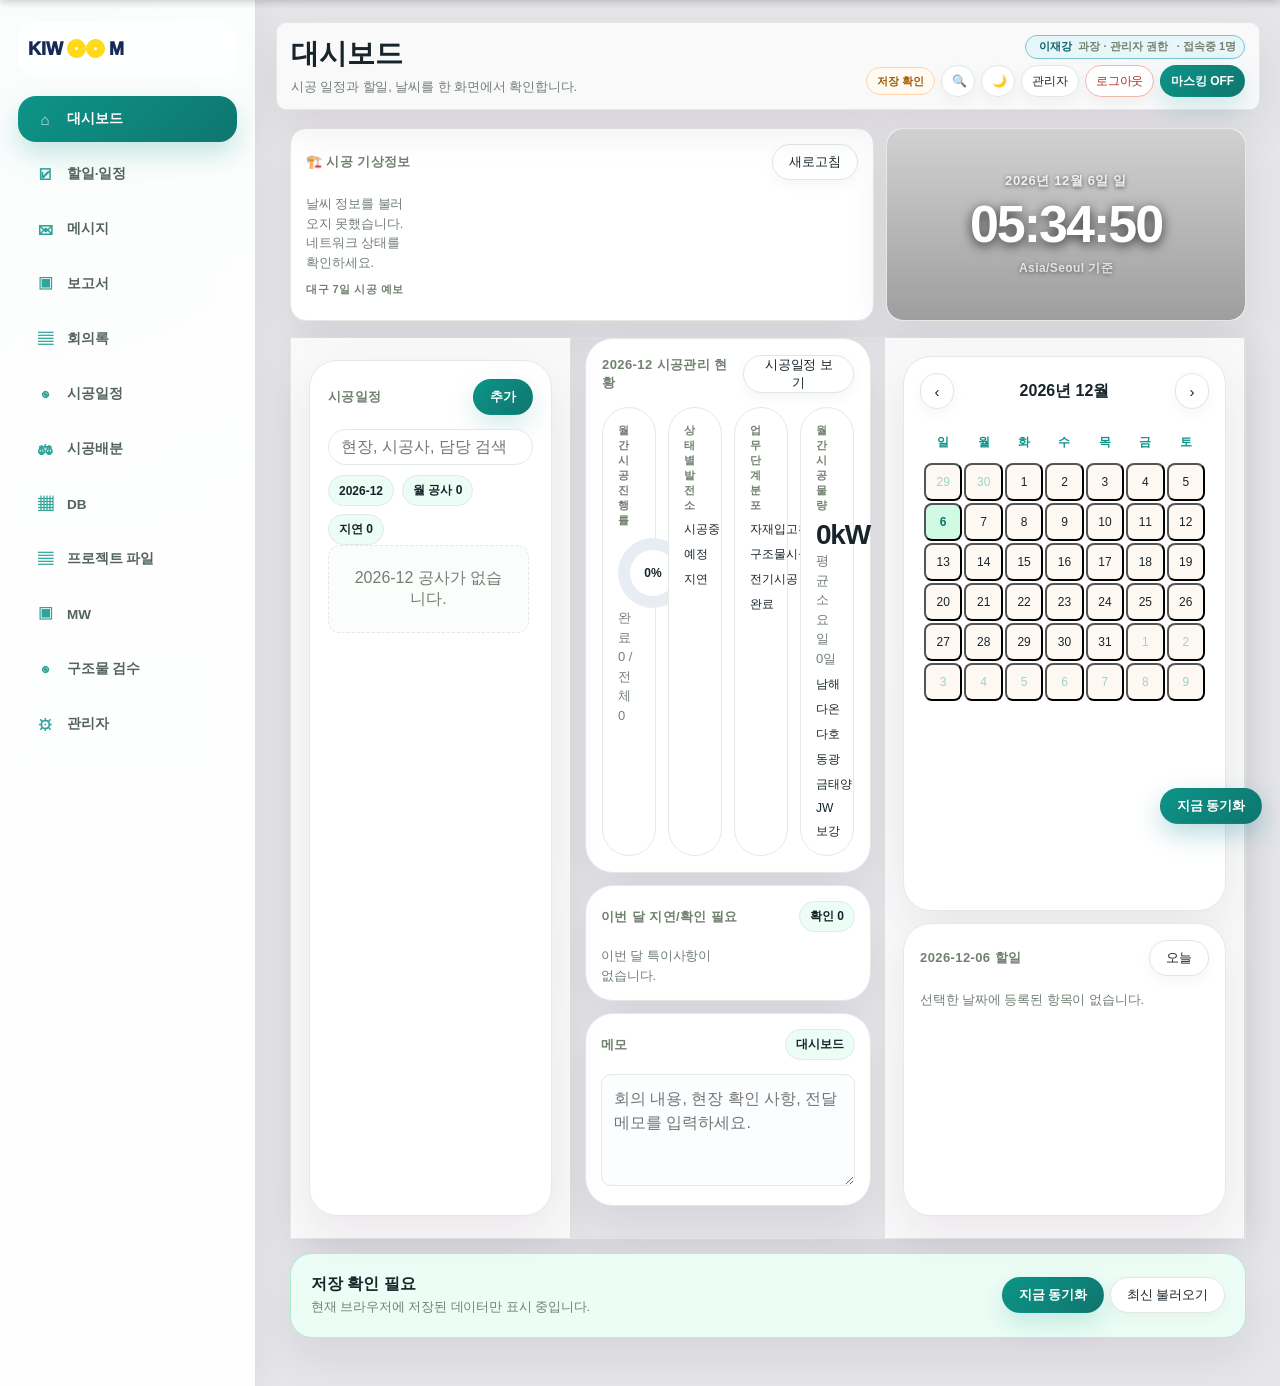
==== index.html @ a0dd8bc1 "design: 배경 #e5e5ea로 확실한 gray, 카드 shadow 복원, radius 20/28px, h1 28px" ====
﻿<!doctype html>
<html lang="ko">
<head>
  <meta charset="utf-8">
  <meta http-equiv="Cache-Control" content="no-cache, no-store, must-revalidate">
  <meta http-equiv="Pragma" content="no-cache">
  <meta http-equiv="Expires" content="0">
  <meta name="viewport" content="width=device-width,initial-scale=1,viewport-fit=cover">
  <meta name="theme-color" content="#0d9488">
  <meta name="mobile-web-app-capable" content="yes">
  <meta name="apple-mobile-web-app-capable" content="yes">
  <meta name="apple-mobile-web-app-status-bar-style" content="black-translucent">
  <meta name="apple-mobile-web-app-title" content="업무관리">
  <link rel="manifest" href="manifest.json">
  <title>기술지원팀 업무관리</title>
  <meta name="description" content="기술지원팀 업무관리 사이트입니다.">
  <meta property="og:type" content="website">
  <meta property="og:title" content="기술지원팀 업무관리">
  <meta property="og:description" content="기술지원팀 업무관리 사이트입니다.">
  <meta property="og:url" content="https://sisun1666-droid.github.io/http-127.0.0.1-7001-/">
  <meta name="twitter:card" content="summary">
  <meta name="twitter:title" content="기술지원팀 업무관리">
  <meta name="twitter:description" content="기술지원팀 업무관리 사이트입니다.">


    <link rel="stylesheet" href="style.css?v=20260630f">
</head>
<body>
  <div id="offlineBanner">📡 오프라인 상태입니다. 인터넷 연결을 확인해주세요.</div>
  <div id="sidebarOverlay"></div>
  <div id="searchOverlay"><div class="search-modal"><div class="search-input-wrap"><span class="search-icon">🔍</span><input id="searchInput" placeholder="검색... (Ctrl+K)" autocomplete="off"><span class="search-shortcut">ESC</span></div><div id="searchResults" class="search-results"></div></div></div>
  <div class="auth-gate" id="authGate">
    <div class="auth-card">
      <div class="brand"><span class="kiwoom-wordmark" aria-label="KIWOOM">KIW<span class="kiwoom-loop"></span>M</span></div>
      <div>
        <h1>로그인이 필요합니다</h1>
        <p class="sub">관리자에 등록된 직원만 업무관리 사이트를 사용할 수 있습니다.</p>
      </div>
      <div id="authMessage" class="meta">직원 이름과 개인 PIN을 입력해주세요.</div>
      <div class="auth-add-row">
        <select class="field" id="staffLoginName">
          <option value="">직원 선택</option>
        </select>
        <input class="field" id="staffLoginPin" type="password" inputmode="numeric" placeholder="개인 PIN" autocomplete="off">
      </div>
      <div class="auth-actions">
        <button class="btn primary" id="staffLoginBtn" type="button">업무관리 로그인</button>
      </div>
    </div>
  </div>
  <div class="app">
    <aside><div class="brand"><div class="mark">S</div><span class="kiwoom-wordmark" aria-label="KIWOOM">KIW<span class="kiwoom-loop"></span>M</span><span id="brandName" class="brand-text">1577-1577</span></div><nav id="nav"></nav></aside>
    <main>
      <header><div><h1 id="pageTitle">할일관리</h1><div class="sub" id="pageSub">작게 쪼개면 일도 덜 무서워 보입니다.</div></div><div class="header-actions"><div class="login-info" id="loginInfo">로그인 확인 중</div><div class="toolbar"><button class="btn icon" id="mobileMenuBtn" title="메뉴">☰</button><button class="btn icon" id="searchBtn" title="검색 (Ctrl+K)">🔍</button><button class="btn icon" id="darkModeBtn" title="다크모드">🌙</button><button class="btn" id="adminTopBtn">관리자</button><button class="btn" id="googleLogoutBtn" type="button">로그아웃</button><button class="btn primary" id="maskToggleBtn" data-mask-toggle="1" type="button">마스킹 OFF</button><button class="btn primary" id="addProjectBtn">신규 현장</button></div></div></header>
      <section class="kpis" id="kpis"></section>
      <section class="panel hidden" id="dashboardView"><div class="panel-title"><h2>월간 업무 달력</h2><div class="filters"><select id="calendarYear"></select><select id="calendarMonth"></select><button class="btn primary" id="calendarAddAssignmentBtn">업무지시 추가</button></div></div><div class="calendar-grid" id="calendarGrid"></div></section>
      <section class="panel hidden" id="adminView"><div class="panel-title"><h2>관리자 설정</h2><div class="row-actions"><button class="btn" id="exportBtn">내보내기</button><button class="btn" id="editAdminBasicBtn">수정 시작</button><button class="btn primary" id="saveAdminBasicBtn" disabled>저장</button></div></div><div class="form-grid"><div class="form-row"><label>브랜드명</label><input class="field" id="adminBrand" readonly></div><div class="form-row"><label>화면 제목</label><input class="field" id="adminTitle" readonly></div><div class="form-row full"><label>설명 문구</label><input class="field" id="adminSubtitle" readonly></div><div class="form-row"><label>관리자 PIN</label><input class="field" id="adminPin" type="password" readonly></div></div><div class="admin-grid"><div class="card"><div class="panel-title"><h2>메뉴 카테고리</h2><button class="btn" id="adminAddNavBtn">카테고리 추가</button></div><div class="admin-list" id="adminNavList"></div></div><div class="card"><div class="panel-title"><h2>현장 업무단계</h2><button class="btn" id="adminAddPhaseBtn">단계 추가</button></div><div class="admin-list" id="adminPhaseList"></div></div><div class="card"><div class="panel-title"><h2>시공일정 단계</h2><button class="btn" id="adminAddConstructionPhaseBtn">단계 추가</button></div><div class="admin-list" id="adminConstructionPhaseList"></div></div><div class="card"><div class="panel-title"><h2>직원 업무상태</h2><button class="btn" id="adminAddAssignmentStatusBtn">상태 추가</button></div><div class="admin-list" id="adminAssignmentStatusList"></div></div><div class="card"><div class="panel-title"><h2>시공사</h2><button class="btn" id="adminAddTeamBtn">시공사 추가</button></div><div class="admin-list" id="adminTeamList"></div></div><div class="card"><div class="panel-title"><h2>구조물팀</h2><button class="btn" id="adminAddStructureTeamBtn">팀 추가</button></div><div class="admin-list" id="adminStructureTeamList"></div></div></div></section>
      <section class="grid" id="mainGrid">
        <div class="panel"><div class="panel-title"><h2 id="tableTitle">현장·공무 진행표</h2><div class="row-actions"><button class="btn hidden" id="dbPasteBtn">DB 붙여넣기</button><button class="btn danger hidden" id="undoDbImportBtn">가져오기 취소</button><button class="btn primary" id="addContentBtn">현장 추가</button></div></div><div class="filters" id="tableFilters"><input class="search" id="search" placeholder="전체 검색"><select id="phaseFilter"></select></div><div class="table-wrap" id="tableWrap"><table><thead id="tableHead"></thead><tbody id="rows"></tbody></table></div><div id="assignmentCalendarPanel" class="hidden"><div class="schedule-toolbar"><div class="schedule-left"><button class="btn icon" id="assignmentPrevMonth">‹</button><button class="btn" id="assignmentTodayBtn">오늘</button><button class="btn icon" id="assignmentNextMonth">›</button><div class="schedule-month"><select id="assignmentCalendarYear"></select><select id="assignmentCalendarMonth"></select></div></div><div class="schedule-right"><div class="schedule-view"><button class="active" data-schedule-view="month">월</button><button data-schedule-view="week">주</button><button data-schedule-view="day">일</button></div><button class="btn primary" id="assignmentCalendarAddBtn">일정 등록</button></div></div><div class="schedule-people" id="assignmentPeopleChips"></div><div class="calendar-grid" id="assignmentCalendarGrid"></div></div><div id="todoBoardPanel" class="hidden"></div></div>
        <div class="stack"><div class="tabs hidden" id="employeeTabs"><button class="tab-btn active" data-employee-tab="assignments">업무지시</button><button class="tab-btn" data-employee-tab="workload">직원별 업무량</button><button class="tab-btn" data-employee-tab="kpi">직원 KPI</button></div><div class="panel" id="peoplePanel"><div class="panel-title"><h2>직원별 업무량</h2><button class="btn" id="addPersonBtn">직원 추가</button></div><div id="people"></div></div><div class="panel" id="employeeKpiPanel"><div class="panel-title"><h2>직원 KPI</h2><button class="btn" id="exportKpiBtn">KPI 내보내기</button></div><div class="filters"><select id="kpiYear"></select><select id="kpiMonth"><option value="all">연간</option><option value="01">1월</option><option value="02">2월</option><option value="03">3월</option><option value="04">4월</option><option value="05">5월</option><option value="06">6월</option><option value="07">7월</option><option value="08">8월</option><option value="09">9월</option><option value="10">10월</option><option value="11">11월</option><option value="12">12월</option></select></div><div class="stack" id="employeeKpis"></div></div><div class="panel" id="assignmentsPanel"><div class="panel-title"><h2>직원 업무지시</h2><button class="btn primary" id="addAssignmentBtn">업무 지시</button></div><div class="stack" id="assignments"></div></div><div class="panel" id="todosPanel"><div class="panel-title"><h2>오늘 확인할 항목</h2><button class="btn" id="addTodoBtn">항목 추가</button></div><div class="stack" id="todos"></div></div><div class="panel hidden" id="currentPlantsPanel"><div class="panel-title"><h2>현재 시공중인 발전소</h2></div><div class="stack" id="currentPlants"></div></div><div class="panel hidden" id="upcomingPlantsPanel"><div class="panel-title"><h2>시공 예정 발전소</h2></div><div class="stack" id="upcomingPlants"></div></div><div class="panel hidden" id="constructionReportPanel"><div class="panel-title"><h2>월간 시공 보고서</h2></div><div class="filters"><select id="constructionReportYear"></select><select id="constructionReportMonth"></select><button class="btn primary" id="openConstructionReportBtn">보고서 보기</button></div></div></div>
      </section>
      <section class="panel" id="sharedNotice" style="margin-top:14px"><strong>브라우저 저장 사용 중</strong><p class="meta">현재 브라우저에 저장된 데이터를 표시합니다.</p></section>
    </main>
  </div>
  <div class="overlay" id="projectModal"><div class="modal"><div class="modal-head"><h2>현장 수정</h2><button class="btn icon" data-close="projectModal">×</button></div><div class="form-grid"><div class="form-row"><label>고객/현장</label><input class="field" id="projectName"></div><div class="form-row"><label>업무단계</label><select id="projectPhase"></select></div><div class="form-row"><label>담당</label><input class="field" id="projectOwner"></div><div class="form-row"><label>마감일</label><input class="field" type="date" id="projectDue"></div><div class="form-row"><label>상태</label><select id="projectStatus"></select></div><div class="form-row full"><label>다음 액션</label><textarea class="field" id="projectNext"></textarea></div></div><div class="toolbar" style="margin-top:14px"><button class="btn primary" id="saveProjectBtn">저장</button><button class="btn danger hidden" id="deleteProjectInModalBtn">삭제</button></div></div></div>
  <div class="overlay" id="constructionModal"><div class="modal"><div class="modal-head"><h2>시공일정 수정</h2><button class="btn icon" data-close="constructionModal">×</button></div><div class="form-grid"><div class="form-row"><label>시공사</label><select id="constructionCompany"></select></div><div class="form-row"><label>구조물팀</label><select id="constructionStructureTeam"></select></div><div class="form-row"><label>현장</label><input class="field" id="constructionSite"></div><div class="form-row full"><label>주소</label><input class="field" id="constructionAddress" placeholder="현장 주소"></div><div class="form-row"><label>kW</label><input class="field" type="number" step="0.01" id="constructionKw"></div><div class="form-row"><label>영업자</label><input class="field" id="constructionSales"></div><div class="form-row"><label>고객</label><input class="field" id="constructionCustomer"></div><div class="form-row"><label>업무단계</label><select id="constructionPhase"></select></div><div class="form-row"><label>담당</label><input class="field" id="constructionOwner"></div><div class="form-row"><label>시작일</label><input class="field" type="date" id="constructionStart"></div><div class="form-row"><label>완료일</label><input class="field" type="date" id="constructionEnd"></div><div class="form-row"><label>소요일</label><input class="field" id="constructionDuration" readonly></div><div class="form-row"><label>상태</label><select id="constructionStatus"><option>시공중</option><option>예정</option><option>지연</option><option>완료</option></select></div><div class="form-row full"><label>다음 액션</label><textarea class="field" id="constructionNext"></textarea></div></div><div class="toolbar" style="margin-top:14px"><button class="btn primary" id="saveConstructionBtn">저장</button><button class="btn danger hidden" id="deleteConstructionInModalBtn">삭제</button></div></div></div>
  <div class="overlay" id="assignmentModal"><div class="modal"><div class="modal-head"><h2>일정 등록</h2><button class="btn icon" data-close="assignmentModal">×</button></div><div class="form-grid"><div class="form-row full"><label>제목 *</label><input class="field" id="assignmentTitle" placeholder="일정 제목"></div><div class="form-row"><label>담당</label><select id="assignmentOwner"></select></div><div class="form-row"><label>현장/프로젝트</label><select id="assignmentProject"></select></div><div class="form-row full"><label>공동 담당자</label><div class="helper-grid" id="assignmentHelpers"></div></div><div class="form-row"><label>구분</label><select id="assignmentType"><option>일반업무</option><option>회의</option><option>서류요청</option><option>현장확인</option><option>인허가</option><option>한전</option><option>시공</option><option>정산</option></select></div><div class="form-row"><label>우선순위</label><select id="assignmentPriority"><option>보통</option><option>높음</option><option>긴급</option><option>낮음</option></select></div><div class="form-row"><label>상태</label><select id="assignmentStatus"></select></div><div class="form-row"><label><input type="checkbox" id="assignmentAllDay"> 종일</label></div><div class="form-row"><label>시작</label><div class="time-grid"><input class="field" type="date" id="assignmentStart"><input class="field" type="time" id="assignmentStartTime"></div></div><div class="form-row"><label>종료</label><div class="time-grid"><input class="field" type="date" id="assignmentDue"><input class="field" type="time" id="assignmentEndTime"></div></div><div class="form-row full"><label>빠른 시간</label><div class="quick-durations"><button class="btn" type="button" data-duration-min="10">10분</button><button class="btn" type="button" data-duration-min="30">30분</button><button class="btn primary" type="button" data-duration-min="60">1시간</button><button class="btn" type="button" data-duration-min="120">2시간</button><button class="btn" type="button" data-duration-min="180">3시간</button><button class="btn" type="button" data-duration-all-day="1">종일</button></div></div><div class="form-row full"><label>반복</label><select id="assignmentRepeat"><option>반복 없음</option><option>매일</option><option>매주</option><option>매월</option></select></div><div class="form-row full"><label>장소/주소</label><input class="field" id="assignmentLocation" placeholder="주소 또는 장소"></div><div class="form-row full"><label>상세 지시</label><textarea class="field" id="assignmentDetail"></textarea></div><div class="form-row full"><label>처리 결과</label><textarea class="field" id="assignmentResult"></textarea></div></div><div class="toolbar" style="margin-top:14px"><button class="btn primary" id="saveAssignmentBtn">저장</button><button class="btn google-btn" id="googleCalendarBtn" type="button">Google 캘린더에 추가</button><button class="btn danger hidden" id="deleteAssignmentInModalBtn">삭제</button></div></div></div>
  <div class="overlay" id="personModal"><div class="modal"><div class="modal-head"><h2>직원 수정</h2><button class="btn icon" data-close="personModal">×</button></div><div class="form-grid"><div class="form-row"><label>이름</label><input class="field" id="personName"></div><div class="form-row"><label>직책</label><input class="field" id="personRole"></div><div class="form-row full"><label>담당업무</label><input class="field" id="personArea"></div><div class="form-row"><label>월 목표</label><input class="field" type="number" id="personMonthlyTarget"></div><div class="form-row"><label>연 목표</label><input class="field" type="number" id="personYearlyTarget"></div></div><div class="toolbar" style="margin-top:14px"><button class="btn primary" id="savePersonBtn">저장</button><button class="btn danger hidden" id="deletePersonInModalBtn">삭제</button></div></div></div>
  <div class="overlay" id="dbImportModal"><div class="modal"><div class="modal-head"><h2>DB 붙여넣기 가져오기</h2><button class="btn icon" data-close="dbImportModal">×</button></div><div class="form-row full"><label>DB 화면 표를 복사해서 아래에 붙여넣으세요</label><textarea class="field" id="dbPasteText" style="min-height:160px" placeholder="발전소명, 용량, 상태, 시공사 등이 포함된 표를 붙여넣기"></textarea></div><div class="toolbar" style="margin-top:12px"><button class="btn" id="parseDbPasteBtn">미리보기</button><button class="btn primary" id="applyDbImportBtn">시공일정에 반영</button></div><div class="report-output" id="dbImportPreview">붙여넣은 뒤 미리보기를 눌러주세요. 기존 현장명과 같으면 업데이트하고, 없으면 새로 추가합니다.</div></div></div>
  <div class="overlay" id="constructionReportModal"><div class="modal"><div class="modal-head"><h2>월간 시공 보고서</h2><button class="btn icon" data-close="constructionReportModal">×</button></div><button class="btn" id="copyConstructionReportBtn">복사</button><div class="report-output" id="constructionReport"></div></div></div>
  <div class="overlay" id="todoModal"><div class="modal"><div class="modal-head"><h2>할일 수정</h2><button class="btn icon" data-close="todoModal">×</button></div><div class="form-grid"><div class="form-row full"><label>할일 제목 *</label><input class="field" id="todoTitle" placeholder="할일 제목"></div><div class="form-row"><label>담당</label><select id="todoOwner"></select></div><div class="form-row"><label>현장/프로젝트</label><select id="todoProject"></select></div><div class="form-row full"><label>공동 담당자</label><div class="helper-grid" id="todoHelpers"></div></div><div class="form-row"><label>구분</label><select id="todoType"></select></div><div class="form-row"><label>우선순위</label><select id="todoPriority"></select></div><div class="form-row"><label>상태</label><select id="todoStatus"></select></div><div class="form-row"><label><input type="checkbox" id="todoAllDay"> 종일</label></div><div class="form-row"><label>시작</label><div class="time-grid"><input class="field" type="date" id="todoStart"><input class="field" type="time" id="todoStartTime"></div></div><div class="form-row"><label>종료/마감</label><div class="time-grid"><input class="field" type="date" id="todoDue"><input class="field" type="time" id="todoEndTime"></div></div><div class="form-row full"><label>빠른 시간</label><div class="quick-durations"><button class="btn" type="button" data-todo-duration-min="10">10분</button><button class="btn" type="button" data-todo-duration-min="30">30분</button><button class="btn primary" type="button" data-todo-duration-min="60">1시간</button><button class="btn" type="button" data-todo-duration-min="120">2시간</button><button class="btn" type="button" data-todo-duration-min="180">3시간</button><button class="btn" type="button" data-todo-duration-all-day="1">종일</button></div></div><div class="form-row full"><label>반복</label><select id="todoRepeat"><option>반복 없음</option><option>매일</option><option>매주</option><option>매월</option></select></div><div class="form-row full"><label>장소/주소</label><input class="field" id="todoLocation" placeholder="주소 또는 장소"></div><div class="form-row full"><label>진행 단계</label><div class="todo-steps" id="todoSteps"></div></div><div class="form-row full"><label>상세 내용</label><textarea class="field" id="todoDetail"></textarea></div><div class="form-row full"><label>처리 결과</label><textarea class="field" id="todoResult"></textarea></div></div><div class="toolbar" style="margin-top:14px"><button class="btn primary" id="saveTodoBtn">저장</button><button class="btn" id="kakaoTodoBtn" type="button">카톡 메시지</button><button class="btn danger hidden" id="deleteTodoInModalBtn">삭제</button></div></div></div>
  <div class="overlay" id="kakaoTodoModal"><div class="modal"><div class="modal-head"><h2>카톡 메시지</h2><button class="btn icon" data-close="kakaoTodoModal">×</button></div><div class="form-row full"><label>아래 내용을 복사해서 카톡에 붙여넣으세요</label><textarea class="field" id="kakaoTodoText" style="min-height:240px"></textarea></div><div class="toolbar" style="margin-top:14px"><button class="btn primary" id="copyKakaoTodoBtn" type="button">복사</button><button class="btn" id="openKakaoTodoBtn" type="button">카톡 열기</button></div></div></div>
  <div class="overlay" id="kakaoConstructionModal"><div class="modal"><div class="modal-head"><h2>재무팀 카톡 메시지</h2><button class="btn icon" data-close="kakaoConstructionModal">×</button></div><div class="form-row full"><textarea class="kakao-message-box" id="kakaoConstructionText"></textarea></div><div class="toolbar" style="margin-top:14px"><button class="btn primary" id="copyKakaoConstructionBtn" type="button">복사</button><button class="btn" id="openKakaoConstructionBtn" type="button">카톡 열기</button></div></div></div>
  <div class="toast" id="toast"></div>
    <script src="https://accounts.google.com/gsi/client" async onload="if(window._onGisLoaded)_onGisLoaded()"></script>
    <script src="epc_data.js"></script>
    <script src="app.js?v=20260630b"></script>
    <script>
      if('serviceWorker' in navigator){
        navigator.serviceWorker.register('/http-127.0.0.1-7001-/sw.js',{scope:'/http-127.0.0.1-7001-/'}).catch(()=>{});
      }
    </script>
</body>
</html>
---- style.css ----
﻿/* ======== Block 1 ======== */
:root{
  --bg:#e5e5ea;--panel:#ffffff;--ink:#1d1d1f;--muted:#6e6e73;--line:#d2d2d7;
  --teal:#0d9488;--teal-light:#f0fdfa;--red:#ef4444;--amber:#f59e0b;--green:#10b981;--blue:#3b82f6;
  --nav-bg:#0a1f1a;--nav-text:#7bbcaa;--nav-active:#f8fafc;
  --shadow:0 2px 8px rgba(0,0,0,.08),0 1px 2px rgba(0,0,0,.04);
  --shadow-lg:0 8px 28px rgba(0,0,0,.12),0 2px 6px rgba(0,0,0,.06);
  --radius:20px;--radius-lg:28px
}
    *{box-sizing:border-box}
    body{margin:0;background:var(--bg);color:var(--ink);font-family:-apple-system,BlinkMacSystemFont,"Pretendard","Noto Sans KR","Segoe UI",Arial,sans-serif;-webkit-font-smoothing:antialiased}
    button,input,select,textarea{font:inherit}button{cursor:pointer}
    /* ── 레이아웃 ── */
    .app{min-height:100vh;display:grid;grid-template-columns:220px 1fr}
    /* ── 사이드바 ── */
    aside{background:var(--nav-bg);border-right:0;padding:20px 14px;display:flex;flex-direction:column;gap:0}
    .brand{display:flex;align-items:center;gap:10px;font-weight:900;margin-bottom:28px;color:#f8fafc;font-size:15px;letter-spacing:-.3px}
    .mark{width:32px;height:32px;border-radius:8px;background:linear-gradient(135deg,#0d9488,#34d399);color:transparent;display:grid;place-items:center;position:relative;overflow:hidden;border:0;flex-shrink:0}
    .mark:before{content:"";width:22px;height:22px;border-radius:50%;background:radial-gradient(circle,#065f46 0 13%,#fff 14% 39%,#065f46 40% 47%,#fff 48% 71%,#065f46 72% 78%,#fff 79%);border:0;box-shadow:none}
    .mark:after{content:"";position:absolute;width:5px;height:5px;border-radius:50%;background:#065f46;top:7px;left:13px;box-shadow:-7px 12px 0 #065f46,7px 12px 0 #065f46}
    nav{display:grid;gap:2px}
    .nav-btn{border:0;background:transparent;color:var(--nav-text);min-height:38px;padding:0 10px;border-radius:8px;display:flex;align-items:center;gap:10px;font-weight:600;font-size:13.5px;text-align:left;transition:.12s;letter-spacing:-.1px}
    .nav-btn:hover{background:rgba(255,255,255,.07);color:#e2e8f0}
    .nav-btn.active{background:rgba(255,255,255,.12);color:#f8fafc;font-weight:700}
    .nav-btn span:first-child{width:18px;text-align:center;font-size:15px;opacity:.85}
    /* ── 메인 ── */
    main{padding:28px 32px 48px;min-width:0;background:var(--bg)}
    header{display:flex;justify-content:space-between;gap:16px;margin-bottom:16px;align-items:flex-start}
    h1{font-size:28px;margin:0 0 4px;font-weight:700;letter-spacing:-1px;color:var(--ink)}
    h2{font-size:15px;margin:0;font-weight:600;letter-spacing:-.3px}
    .sub,.meta{color:var(--muted);font-size:13px;line-height:1.5;letter-spacing:-.1px}
    /* ── 버튼 ── */
    .toolbar,.row-actions,.filters,.tabs{display:flex;gap:8px;align-items:center;flex-wrap:wrap}
    .btn,.tab-btn{border:1px solid rgba(0,0,0,.1);background:var(--panel);color:var(--ink);min-height:36px;border-radius:999px;padding:0 16px;font-weight:500;font-size:13px;transition:.15s;letter-spacing:-.1px;box-shadow:0 1px 3px rgba(0,0,0,.07)}
    .btn:hover{background:#f5f5f7;border-color:#d2d2d7}
    .btn.primary,.tab-btn.active{background:var(--teal);border-color:var(--teal);color:#fff;font-weight:600}
    .btn.primary:hover{background:#0f766e}
    .btn.danger{border-color:#fecdd3;color:var(--red);background:#fff5f5}
    .btn.icon{width:34px;padding:0;font-size:15px;border-radius:999px}
    .hidden{display:none!important}
    /* ── KPI 상단바 ── */
    .kpis{display:grid;grid-template-columns:repeat(4,minmax(150px,1fr));gap:10px;margin-bottom:16px}
    #kpis.kpis-weather{display:block;height:auto;min-height:0}
    .dash-top-grid{display:grid;grid-template-columns:1fr 360px;gap:12px;height:100%}
    @media(max-width:980px){.dash-top-grid{grid-template-columns:1fr;height:auto}}
    @media(max-width:620px){.dash-top-grid{grid-template-columns:1fr;height:auto;gap:10px}}
    .kpi,.panel,.card,.modal{background:var(--panel);border:1px solid rgba(0,0,0,.06);border-radius:var(--radius);box-shadow:var(--shadow)}
    .kpi{padding:18px}
    .label{color:var(--muted);font-size:11px;font-weight:600;text-transform:uppercase;letter-spacing:.5px}
    .value{margin-top:6px;font-size:28px;font-weight:700;letter-spacing:-1.2px}
    .delta{margin-top:6px;font-size:12px;color:var(--muted);font-weight:500}
    .donut{width:70px;height:70px;border-radius:50%;display:grid;place-items:center;margin-top:10px;background:conic-gradient(var(--teal) var(--p),#e8edf4 0)}
    .donut span{width:46px;height:46px;border-radius:50%;background:#fff;display:grid;place-items:center;font-size:12px;font-weight:800}
    .chart-row{display:grid;grid-template-columns:72px 1fr 34px;gap:8px;align-items:center;margin-top:8px;font-size:12px}
    .chart-track{height:6px;border-radius:999px;background:#e8edf4;overflow:hidden}
    .chart-fill{height:100%;border-radius:999px;background:linear-gradient(90deg,var(--teal),#34d399)}
    .grid{display:grid;grid-template-columns:minmax(0,1.45fr) minmax(320px,.8fr);gap:14px;align-items:start}
    #mainGrid{height:calc(100vh - 240px);min-height:420px;overflow:hidden}
    .panel{padding:16px;min-width:0}
    #mainGrid>.panel{height:100%;display:flex;flex-direction:column}
    #mainGrid>.panel .table-wrap{flex:1;min-height:0;overflow:auto}
    #mainGrid>.stack{height:100%;overflow:auto;padding-right:4px}
    .panel-title{display:flex;justify-content:space-between;align-items:center;gap:12px;margin-bottom:12px}
    .search,.field,select,textarea{border:1px solid var(--line);border-radius:12px;background:var(--panel);color:var(--ink);transition:.15s}
    .search:focus,.field:focus,select:focus{outline:none;border-color:var(--teal);box-shadow:0 0 0 3px rgba(13,148,136,.10)}
    .search{flex:1;min-width:220px;height:36px;padding:0 12px}
    .field,select{min-height:36px;padding:0 10px}
    textarea.field{min-height:82px;padding:9px 10px;resize:vertical}
    /* ── 테이블 ── */
    .table-wrap{overflow:auto}
    table{width:100%;border-collapse:collapse;table-layout:fixed;font-size:13px;min-width:900px}
    th,td{padding:10px 8px;border-bottom:1px solid var(--line);text-align:left;white-space:nowrap;overflow:hidden;text-overflow:ellipsis}
    th{color:var(--muted);font-size:11px;font-weight:600;text-transform:uppercase;letter-spacing:.5px;background:var(--bg)}
    tr:hover td{background:var(--bg)}
    .column-filter{width:100%;height:30px;border:1px solid var(--line);border-radius:6px;padding:0 8px;background:#fff;font-size:12px}
    .filter-row th{padding:4px 6px 8px;background:var(--bg)}
    .sort-head{width:100%;border:0;background:transparent;color:inherit;font:inherit;font-weight:700;text-align:left;padding:0;font-size:11px;text-transform:uppercase;letter-spacing:.5px}
    .sort-mark{color:var(--teal);font-size:11px;margin-left:4px}
    /* ── 뱃지 ── */
    .badge{display:inline-flex;align-items:center;min-height:20px;border-radius:999px;padding:0 9px;font-size:11px;font-weight:600;background:#f1f5f9;color:#475569}
    .badge.red{background:#fff1f2;color:#e11d48;border:1px solid #fecdd3}
    .badge.amber{background:#fffbeb;color:#d97706;border:1px solid #fde68a}
    .badge.green{background:#f0fdf4;color:#16a34a;border:1px solid #bbf7d0}
    .badge.blue{background:#eff6ff;color:#2563eb;border:1px solid #bfdbfe}
    .stack{display:grid;gap:12px}
    .card{padding:14px;box-shadow:none}
    .card-top{display:flex;justify-content:space-between;gap:10px;margin-bottom:8px}
    .name{font-weight:700}
    .bar{width:100%;height:6px;background:#e8edf4;border-radius:999px;overflow:hidden;margin-top:10px}
    .bar span{display:block;height:100%;background:linear-gradient(90deg,var(--teal),#34d399)}
    /* ── 캘린더 ── */
    .calendar-grid{display:grid;grid-template-columns:repeat(7,minmax(0,1fr));border:1px solid var(--line);border-radius:var(--radius);overflow:hidden}
    .day-name,.day-cell{border-right:1px solid var(--line);border-bottom:1px solid var(--line)}
    .day-name:nth-child(7n),.day-cell:nth-child(7n){border-right:0}
    .day-name{min-height:32px;display:grid;place-items:center;color:#0f766e;font-size:11px;font-weight:600;text-transform:uppercase;background:var(--bg);letter-spacing:.4px}
    .day-cell{min-height:126px;padding:8px;background:var(--panel)}
    .day-cell.muted{background:var(--bg);color:#9dd4c4}
    .day-number{font-weight:700;font-size:12px;margin-bottom:6px;display:inline-block;background:#fdf6ee;border-radius:6px;padding:1px 7px;min-width:22px;text-align:center;}
    .calendar-task{border-left:2px solid var(--teal);background:rgba(13,148,136,.08);border-radius:5px;padding:4px 6px;margin-bottom:4px;font-size:11px;line-height:1.4;font-weight:500}
    .mini-grid{display:grid;grid-template-columns:repeat(4,1fr);gap:8px;margin-top:10px}
    .mini-stat{border:1px solid var(--line);border-radius:14px;padding:10px;background:var(--bg)}
    /* ── 모달/오버레이 ── */
    .overlay{position:fixed;inset:0;display:none;align-items:center;justify-content:center;padding:18px;background:rgba(0,0,0,.35);z-index:10;backdrop-filter:blur(6px)}
    .overlay.open{display:flex}
    .modal{width:min(780px,100%);max-height:88vh;overflow:auto;padding:24px;border-radius:28px;box-shadow:0 20px 60px rgba(0,0,0,.12)}
    .modal-head{display:flex;justify-content:space-between;margin-bottom:16px;align-items:center}
    .form-grid{display:grid;grid-template-columns:repeat(2,minmax(0,1fr));gap:10px}
    .form-row{display:grid;gap:5px}
    .form-row.full{grid-column:1/-1}
    .form-row label{color:var(--muted);font-size:11px;font-weight:700;text-transform:uppercase;letter-spacing:.5px}
    .report-output{white-space:pre-wrap;border:1px solid var(--line);border-radius:14px;background:var(--bg);min-height:220px;padding:14px;margin-top:12px;font-size:13px;line-height:1.65}
    /* ── 토스트 ── */
    .toast{position:fixed;right:20px;bottom:24px;background:rgba(29,29,31,.92);color:#f5f5f7;padding:12px 18px;border-radius:14px;opacity:0;transform:translateY(10px);transition:.2s;pointer-events:none;font-size:13px;font-weight:500;backdrop-filter:blur(12px);letter-spacing:-.1px}
    .toast.show{opacity:1;transform:translateY(0)}
    @media(max-width:980px){.app{grid-template-columns:1fr}aside{display:none}main{padding:18px}.kpis{grid-template-columns:repeat(2,1fr)}.grid{grid-template-columns:1fr}#mainGrid{height:auto;overflow:visible}#mainGrid>.panel{height:auto}#mainGrid>.panel .table-wrap,#mainGrid>.stack{max-height:none;overflow:auto}}
    @media(max-width:620px){header{display:grid}.kpis,.form-grid,.mini-grid,.calendar-grid{grid-template-columns:1fr}table{min-width:900px}.day-cell{min-height:92px}}
    .admin-grid{display:grid;grid-template-columns:repeat(2,minmax(0,1fr));gap:14px;margin-top:16px}
    .admin-list{display:grid;gap:8px}
    .admin-item{display:grid;grid-template-columns:48px minmax(0,1fr) auto auto auto;gap:8px}
    .admin-item.single{grid-template-columns:minmax(0,1fr) auto auto auto}
    .inline-select{width:100%;height:30px;border:1px solid var(--line);border-radius:7px;background:#fff;padding:0 8px;font-size:12px;font-weight:850}
    #mainGrid>.stack{align-content:start}
    #assignmentCalendarPanel{flex:1;min-height:0;overflow:auto}
    .schedule-toolbar{display:flex;align-items:center;justify-content:space-between;gap:12px;margin-bottom:14px;flex-wrap:wrap}
    .schedule-left,.schedule-right,.schedule-people{display:flex;align-items:center;gap:8px;flex-wrap:wrap}
    .schedule-month{display:inline-flex;align-items:center;gap:8px;border:1px solid #a7f3d0;background:#d1fae5;color:var(--teal);border-radius:999px;min-height:36px;padding:0 12px;font-weight:900}
    .schedule-month select{border:0;background:transparent;color:inherit;font-weight:900;padding:0;min-height:28px}
    .schedule-view{display:inline-flex;border:1px solid var(--line);border-radius:999px;overflow:hidden;background:#fff}
    .schedule-view button{border:0;background:#fff;min-width:38px;text-align:center;padding:8px 10px;font-size:12px;font-weight:900;color:var(--muted);cursor:pointer}
    .schedule-view button.active{background:var(--teal);color:#fff}
    .schedule-people{border-top:1px solid var(--line);border-bottom:1px solid var(--line);padding:12px 0;margin-bottom:14px;overflow:auto;flex-wrap:nowrap}
    .person-chip{border:0;background:#ecfdf5;border-radius:999px;min-height:32px;padding:0 12px;font-weight:850;color:#52636b;white-space:nowrap}
    .person-chip.active{background:var(--teal);color:#fff}
    .person-chip strong{margin-left:6px}
    #assignmentCalendarPanel .calendar-grid{border-radius:10px}
    #assignmentCalendarPanel .day-cell{min-height:138px;background:#fffdf9}
    #assignmentCalendarPanel .calendar-task{border-left:0;border-radius:5px;color:#24384f}
    .calendar-task.pastel-blue{background:#eaf2ff}.calendar-task.pastel-amber{background:#fff2d9}.calendar-task.pastel-pink{background:#f9e7f5}.calendar-task.pastel-green{background:#e9f7e8}.calendar-task.pastel-red{background:#ffe2e2}
    #assignmentCalendarPanel .calendar-task{cursor:pointer;transition:transform .12s,box-shadow .12s}
    #assignmentCalendarPanel .calendar-task:hover{transform:translateY(-1px);box-shadow:0 4px 10px rgba(25,55,70,.12)}
    .schedule-page header{background:#fff;border:1px solid var(--line);border-radius:var(--radius-lg);padding:16px 20px;box-shadow:var(--shadow)}
    .schedule-page header .toolbar{display:none}
    #mainGrid.schedule-mode{grid-template-columns:1fr;height:auto;overflow:visible}
    #mainGrid.schedule-mode>.panel{height:auto;min-height:0}
    #mainGrid.schedule-mode>.stack{display:none}
    #mainGrid.schedule-mode #addContentBtn{display:none}
    #mainGrid.schedule-mode #assignmentCalendarPanel{display:block!important}
    #mainGrid.schedule-mode .panel-title{margin-bottom:18px}
    #mainGrid.schedule-mode .panel-title .row-actions{display:none}
    #mainGrid.todo-mode{grid-template-columns:1fr;height:auto;overflow:visible}
    #mainGrid.todo-mode>.panel{height:auto;min-height:0}
    #mainGrid.todo-mode>.stack,#mainGrid.todo-mode #tableFilters,#mainGrid.todo-mode #tableWrap,#mainGrid.todo-mode #assignmentCalendarPanel,#mainGrid.todo-mode #addContentBtn{display:none!important}
    #mainGrid.todo-mode #todoBoardPanel{display:grid!important}
    #todoBoardPanel{display:grid;gap:14px}
    .todo-toolbar{display:flex;align-items:center;justify-content:space-between;gap:12px;flex-wrap:wrap;margin-bottom:14px}
    .todo-view{display:inline-flex;border:1px solid var(--line);border-radius:999px;background:#fff;overflow:hidden}
    .todo-view button{border:0;background:#fff;min-height:34px;padding:0 12px;font-weight:900;color:var(--muted)}
    .todo-view button.active{background:var(--teal);color:#fff}
    .todo-filters{background:var(--panel);border:1px solid var(--line);border-radius:20px;padding:16px;display:grid;gap:12px}
    .todo-chips{display:flex;gap:8px;overflow:auto;white-space:nowrap;padding-bottom:2px}
    .todo-chip{border:0;background:#ecfdf5;border-radius:999px;min-height:32px;padding:0 12px;font-weight:850;color:#52636b}
    .todo-chip.active{background:var(--teal);color:#fff}
    .todo-board{display:grid;grid-template-columns:repeat(5,minmax(190px,1fr));gap:10px;overflow:auto;padding-bottom:4px}
    .todo-column{min-height:280px;border:1px solid var(--line);border-radius:20px;background:var(--bg);padding:12px;border-top:3px solid var(--line)}
    .todo-column[data-todo-drop-status="백로그"]{background:#f5f3ff;border-color:#c4b5fd;border-top-color:#7c3aed}
    .todo-column[data-todo-drop-status="할 일"]{background:#fffbeb;border-color:#fcd34d;border-top-color:#f59e0b}
    .todo-column[data-todo-drop-status="진행중"]{background:#eff6ff;border-color:#93c5fd;border-top-color:#3b82f6}
    .todo-column[data-todo-drop-status="완료"]{background:#f0fdf4;border-color:#86efac;border-top-color:#22c55e}
    .todo-column[data-todo-drop-status="취소"]{background:#fef2f2;border-color:#fca5a5;border-top-color:#ef4444}
    .todo-column-head{display:flex;justify-content:space-between;align-items:center;margin-bottom:10px;font-weight:700;font-size:13px;letter-spacing:-.2px;padding:5px 8px;border-radius:10px}
    .todo-column[data-todo-drop-status="백로그"] .todo-column-head{background:#ede9fe;color:#5b21b6}
    .todo-column[data-todo-drop-status="할 일"]  .todo-column-head{background:#fef3c7;color:#92400e}
    .todo-column[data-todo-drop-status="진행중"] .todo-column-head{background:#dbeafe;color:#1e40af}
    .todo-column[data-todo-drop-status="완료"]   .todo-column-head{background:#dcfce7;color:#15803d}
    .todo-column[data-todo-drop-status="취소"]   .todo-column-head{background:#fee2e2;color:#991b1b}
    .todo-column-head .count{font-size:11px;background:rgba(0,0,0,.10);padding:1px 7px;border-radius:999px}
    .todo-card{border:1px solid var(--line);border-radius:14px;background:var(--panel);padding:10px 12px;margin-bottom:6px;box-shadow:none;border-left:3px solid #cbd5e1}
    .todo-card.todo-backlog{border-left-color:#8b5cf6;background:#fdfcff}
    .todo-card.todo-ready  {border-left-color:#f59e0b;background:#fffdf7}
    .todo-card.todo-doing  {border-left-color:#3b82f6;background:#fafcff}
    .todo-card.todo-done   {border-left-color:#22c55e;background:#fafffc;opacity:.85}
    .todo-card.todo-cancel {border-left-color:#ef4444;background:#fffafa;opacity:.7}
    .todo-card[draggable=true]{cursor:grab}.todo-card.dragging{opacity:.45;transform:scale(.98)}.todo-column.drag-over{outline:2px dashed var(--teal);outline-offset:-4px}
    .todo-drag-hint{font-size:11px;color:var(--muted);font-weight:800;margin-left:6px}
    .todo-card-title{font-weight:700;font-size:12px;line-height:1.3;margin-bottom:3px}.todo-card-meta{color:var(--muted);font-size:10.5px;line-height:1.4}
    .share-badge{display:inline-flex;align-items:center;border-radius:999px;padding:2px 7px;font-size:11px;font-weight:900;border:1px solid var(--line);margin-left:4px}
    .share-badge.shared{background:#e9f8ef;color:#137b46;border-color:#b9e4c9}
    .share-badge.unshared{background:#fff7e6;color:#8a4b00;border-color:#f5d08b}
    .cell-link{display:inline-flex;align-items:center;justify-content:center;max-width:100%;min-height:28px;border:1px solid #a7f3d0;border-radius:999px;background:#ecfdf5;color:var(--teal);padding:0 12px;font-size:12px;font-weight:900;line-height:1;text-decoration:none;box-shadow:inset 0 1px 0 rgba(255,255,255,.75);cursor:pointer;transition:background .14s,border-color .14s,color .14s,box-shadow .14s,transform .14s}
    .cell-link:hover{background:#d1fae5;border-color:#6ee7b7;color:#065f46;box-shadow:0 3px 8px rgba(13,148,136,.12);transform:translateY(-1px)}
    .cell-link:focus-visible{outline:3px solid rgba(13,148,136,.18);outline-offset:2px}
    .kakao-message-box{width:100%;min-height:280px;border:1px solid #d9e6ec;border-radius:14px;background:linear-gradient(180deg,#fbfeff 0%,#f6fafb 100%);box-shadow:inset 0 1px 0 rgba(255,255,255,.9),0 10px 24px rgba(23,42,52,.08);padding:18px 20px;color:#172a35;font-size:15px;line-height:1.72;font-weight:650;resize:vertical;white-space:pre-wrap}
    .kakao-message-box:focus{outline:3px solid rgba(13,148,136,.16);border-color:#8bc9d2}
    #kakaoConstructionModal .modal{border-radius:10px}
    #kakaoConstructionModal .toolbar{border-top:1px solid #edf2f4;padding-top:14px}
    .due-badge{display:inline-flex;align-items:center;border-radius:999px;padding:2px 7px;font-size:11px;font-weight:900;border:1px solid var(--line);margin-left:4px}
    .due-badge.soon{background:#fff1dc;color:#8a4b00;border-color:#f5c46b}.due-badge.late{background:#fde8e4;color:#b91c1c;border-color:#f0b2a9}
    .todo-card .row-actions{margin-top:5px!important;gap:4px}
    .todo-card .btn.icon,.todo-list-row .btn.icon,.linked-item .btn.icon,.today-item .btn.icon,.row-actions .btn.icon{width:26px;min-height:26px;border-radius:7px;padding:0;font-size:12px}
    .btn.icon[data-edit-todo]::before,.btn.icon[data-edit-assignment]::before,.btn.icon[data-edit-project]::before,.btn.icon[data-edit-construction]::before,.btn.icon[data-edit-person]::before{content:"수정";font-size:11px}
    .btn.icon[data-edit-todo],.btn.icon[data-edit-assignment],.btn.icon[data-edit-project],.btn.icon[data-edit-construction],.btn.icon[data-edit-person]{font-size:0;width:40px}
    .btn.icon.danger[data-delete-todo]::before,.btn.icon.danger[data-delete-person]::before{content:"삭제";font-size:11px}
    .btn.icon.danger[data-delete-todo],.btn.icon.danger[data-delete-person]{font-size:0;width:40px}
    #editAdminBasicBtn,#saveAdminBasicBtn{position:relative;transition:transform .12s ease,box-shadow .16s ease,background .16s ease,border-color .16s ease;will-change:transform}
    #editAdminBasicBtn:hover:not(:disabled),#saveAdminBasicBtn:hover:not(:disabled){transform:translateY(-1px);box-shadow:0 4px 10px rgba(13,148,136,.14)}
    #editAdminBasicBtn:active:not(:disabled),#saveAdminBasicBtn:active:not(:disabled){transform:translateY(1px) scale(.97);box-shadow:inset 0 2px 5px rgba(15,23,42,.18)}
    #editAdminBasicBtn.admin-click-pop,#saveAdminBasicBtn.admin-click-pop{animation:adminClickPop .24s ease}
    #saveAdminBasicBtn.admin-saved-flash{animation:adminSavedFlash .85s ease}
    header .toolbar .btn,#adminView .row-actions .btn{transition:transform .12s ease,box-shadow .16s ease,background .16s ease,border-color .16s ease,color .16s ease}
    header .toolbar .btn:hover,#adminView .row-actions .btn:hover{transform:translateY(-1px);box-shadow:0 4px 12px rgba(13,148,136,.14)}
    header .toolbar .btn:active,#adminView .row-actions .btn:active{transform:translateY(1px) scale(.96);box-shadow:inset 0 2px 6px rgba(15,23,42,.2)}
    header .toolbar .btn.is-active{background:#e7f6f8;border-color:#78c4cf;color:#075f6c;box-shadow:inset 0 0 0 2px rgba(13,148,136,.12)}
    header .toolbar .btn.top-click-pop,#adminView .row-actions .btn.top-click-pop{animation:topClickPop .32s ease}
    #googleLogoutBtn{border-color:#f0b8ae;color:#b43227}
    #googleLogoutBtn.top-click-pop{background:#fde8e4;color:#9f241b}
    .header-actions{display:grid;justify-items:end;gap:6px}
    .login-info{min-height:28px;min-width:220px;border:1px solid #f0c400;background:#fffbe8;color:#25323a;border-radius:6px;padding:5px 10px;font-size:12px;font-weight:900;text-align:right;box-shadow:inset 0 0 0 1px rgba(255,205,0,.18)}
    .login-info .role{color:var(--muted);font-weight:800;margin-left:6px}
    .login-info.admin{border-color:#78c4cf;background:#e7f6f8;color:#075f6c}
    @keyframes adminClickPop{0%{transform:scale(.96)}55%{transform:scale(1.04)}100%{transform:scale(1)}}
    @keyframes adminSavedFlash{0%{box-shadow:0 0 0 0 rgba(13,148,136,.35)}45%{box-shadow:0 0 0 5px rgba(13,148,136,.16);background:#0d9488;border-color:#0d9488}100%{box-shadow:0 0 0 0 rgba(13,148,136,0)}}
    @keyframes topClickPop{0%{transform:scale(.94)}55%{transform:scale(1.05);box-shadow:0 0 0 4px rgba(13,148,136,.16)}100%{transform:scale(1);box-shadow:0 0 0 0 rgba(13,148,136,0)}}
    .todo-complete-more{width:100%;margin-top:6px}
    .todo-list{border:1px solid var(--line);border-radius:14px;overflow:hidden;background:#fff}
    .todo-list-row{display:grid;grid-template-columns:1.5fr .7fr .7fr .7fr .8fr auto;gap:10px;align-items:center;padding:9px 12px;border-bottom:1px solid var(--line);font-size:12px}
    .todo-list-row:last-child{border-bottom:0}.todo-list-row.head{background:#f8fbfc;color:var(--muted);font-weight:900;font-size:12px}
    .todo-list-row.filter{background:#fbfdfe;padding:6px 12px}
    .todo-list-filter{width:100%;height:26px;border:1px solid var(--line);border-radius:6px;padding:0 7px;font-size:11px;background:#fff}
    .todo-sort{border:0;background:transparent;padding:0;font-weight:900;color:inherit;text-align:left;font-size:12px}
    .todo-sort .sort-mark{color:var(--teal);font-size:10px}
    .helper-grid{display:flex;flex-wrap:wrap;gap:8px;border:1px solid var(--line);border-radius:8px;padding:8px;background:#fbfdfe}
    .helper-grid label{display:inline-flex;align-items:center;gap:6px;border:1px solid var(--line);border-radius:999px;background:#fff;padding:6px 10px;color:var(--ink);font-size:12px;font-weight:850}
    .color-dot{display:inline-block;width:10px;height:10px;border-radius:999px;margin-right:4px;vertical-align:-1px;border:1px solid rgba(0,0,0,.12)}
    .person-color{width:44px;min-height:36px;padding:2px;border:1px solid var(--line);border-radius:8px;background:#fff}
    .workspace-dashboard{display:grid;grid-template-columns:270px minmax(0,1fr) 290px;gap:14px;align-items:start}
    .dash-column,.dash-main,.dash-side{display:grid;gap:12px;min-width:0}
    .dash-section{background:#fff;border:1px solid var(--line);border-radius:var(--radius-lg);box-shadow:var(--shadow);padding:18px;min-width:0;transition:.15s}
    .dash-section.compact{padding:15px}
    .dash-title{display:flex;align-items:center;justify-content:space-between;gap:10px;margin-bottom:14px}
    .dash-title h2{font-size:13px;font-weight:700;color:var(--muted);letter-spacing:.4px;text-transform:uppercase;display:flex;align-items:center;gap:6px}
    .project-search{width:100%;height:36px;border:1px solid var(--line);border-radius:999px;padding:0 12px;background:#fff}
    .project-list{display:grid;gap:8px;max-height:calc(100vh - 260px);overflow:auto;padding-right:4px}
    .project-item{border:1px solid var(--line);background:#fafbfd;border-radius:10px;padding:12px;text-align:left;display:grid;gap:5px;transition:.15s;font-size:13px}
    .project-item:hover{background:#fff;border-color:#c7d4e0;box-shadow:0 2px 10px rgba(0,0,0,.06)}
    .project-item.active{border-color:var(--teal);background:#fff;box-shadow:0 0 0 3px rgba(13,148,136,.12)}
    .project-item .project-name{font-weight:900}
    .project-item .project-meta{font-size:12px;color:var(--muted);line-height:1.45}
    .detail-grid{display:grid;grid-template-columns:repeat(2,minmax(0,1fr));gap:10px}
    .detail-cell{border:1px solid var(--line);background:#fbfdfc;border-radius:10px;padding:12px;min-height:64px}
    .detail-cell strong{display:block;margin-top:4px;font-size:15px}
    .detail-cell.full{grid-column:1/-1}
    .dash-empty{border:1px dashed var(--line);border-radius:12px;padding:22px;text-align:center;color:var(--muted);background:#fbfdfc}
    .memo-list,.linked-list,.today-list{display:grid;gap:8px}
    .memo-item,.linked-item,.today-item{border:1px solid var(--line);background:#fff;border-radius:10px;padding:11px 13px;text-align:left;font-size:13px;font-weight:500;color:var(--ink);border-left:3px solid var(--teal);transition:.12s}
    .linked-item,.today-item{cursor:pointer}
    .linked-item:hover,.today-item:hover{background:#f2fbfa;border-color:var(--teal);box-shadow:0 2px 8px rgba(13,148,136,.1)}
    .memo-item .meta,.linked-item .meta,.today-item .meta{line-height:1.5}
    .mini-calendar-head{display:flex;align-items:center;justify-content:space-between;gap:8px;margin-bottom:10px}
    .mini-calendar{display:grid;grid-template-columns:repeat(7,1fr);gap:2px;padding:4px}
    .mini-day-name{height:28px;display:grid;place-items:center;font-size:10px;font-weight:800;color:#0d9488}
    .mini-day{height:32px;display:grid;place-items:center;font-size:12px;font-weight:500;cursor:pointer;border-radius:8px;position:relative;transition:.12s;color:var(--ink);background:#fdf8f2}
    .mini-day:hover:not(.active){background:#ecfdf5}
    .mini-day.muted{color:#9dd4c4}
    .mini-day.today{background:var(--teal);color:#fff;font-weight:700;box-shadow:0 2px 8px rgba(13,148,136,.3)}
    .mini-day.active:not(.today){background:#d1fae5;color:#0f766e;font-weight:700}
    .mini-day.has-work:after{content:"";position:absolute;bottom:3px;width:4px;height:4px;border-radius:50%;background:#f59e0b}
    .mini-day.today.has-work:after,.mini-day.active.has-work:after{background:rgba(255,255,255,.8)}
    .dash-link-row{display:flex;gap:8px;flex-wrap:wrap;margin-top:10px}
    .dash-pill{display:inline-flex;align-items:center;gap:5px;border:1px solid var(--line);background:#ecfdf5;border-radius:999px;padding:6px 10px;font-size:12px;font-weight:850}
    .dash-kpi-grid{display:grid;grid-template-columns:repeat(4,minmax(0,1fr));gap:12px}
    .dash-kpi-grid.small{grid-template-columns:repeat(3,minmax(0,1fr));margin-bottom:10px}
    .dash-kpi-grid .dash-section{box-shadow:none}
    .dash-kpi-card{text-align:center;padding:24px 18px 20px;position:relative;overflow:hidden;border:0!important;border-radius:28px!important;transition:.2s;box-shadow:none!important}
    .dash-kpi-card:hover{transform:translateY(-1px)}
    .dash-kpi-card.kpi-teal{background:linear-gradient(145deg,#d1fae5,#a7f3d0)!important}
    .dash-kpi-card.kpi-red{background:linear-gradient(145deg,#ffe4e6,#fecdd3)!important}
    .dash-kpi-card.kpi-amber{background:linear-gradient(145deg,#fef3c7,#fde68a)!important}
    .dash-kpi-card.kpi-blue{background:linear-gradient(145deg,#dbeafe,#bfdbfe)!important}
    .kpi-icon{font-size:28px;margin-bottom:8px;line-height:1;opacity:.85}
    .kpi-value{font-size:40px;font-weight:700;line-height:1;letter-spacing:-2px;color:#1d1d1f}
    .kpi-value small{font-size:20px;font-weight:600;color:#474747}
    .kpi-label{font-size:11px;color:#474747;margin-top:8px;font-weight:600;text-transform:uppercase;letter-spacing:.7px}
    .kpi-delta{font-size:12px;color:#707070;margin-top:4px;font-weight:400}
    .dash-site-header{background:linear-gradient(135deg,#053d2e 0%,#065f46 100%);color:#fff;padding:20px 20px 16px;border-radius:0}
    .dash-site-header .site-name{font-size:19px;font-weight:800;line-height:1.25;letter-spacing:-.4px}
    .dash-site-header .site-meta{font-size:13px;opacity:.8;margin-top:4px;font-weight:500}
    .dash-site-badge{display:inline-block;padding:4px 12px;border-radius:20px;font-size:12px;font-weight:800;background:rgba(255,255,255,.2);color:#fff;border:1px solid rgba(255,255,255,.3)}
    .site-progress-bar{background:rgba(255,255,255,.2);border-radius:8px;height:8px;margin-top:12px;overflow:hidden}
    .site-progress-fill{height:100%;background:rgba(255,255,255,.75);border-radius:8px;transition:.3s}
    .construction-days-bar{background:#e8f5f4;border-radius:6px;height:6px;overflow:hidden}
    .construction-days-fill{height:100%;background:linear-gradient(90deg,#0d9488,#0f766e);border-radius:6px;transition:.3s}
    .phase-progress{display:flex;margin:14px 0 8px;border-radius:10px;overflow:hidden;border:1px solid var(--line)}
    .phase-step{flex:1;text-align:center;padding:8px 2px;font-size:11px;font-weight:700;background:#f3f7f8;color:var(--muted);border-right:1px solid var(--line);line-height:1.3}
    .phase-step:last-child{border-right:0}
    .phase-step.done{background:#d4f2ee;color:#065f46}
    .phase-step.active{background:var(--teal);color:#fff}
    .site-detail-body{padding:14px}
    .dash-main>.dash-section:first-child{padding:16px}
    .weather-main-card{background:linear-gradient(135deg,#0c4a6e 0%,#0369a1 60%,#0284c7 100%);color:#fff;border-radius:var(--radius-lg);padding:18px 20px;position:relative;overflow:hidden}
    .weather-main-card::before{content:"☁";position:absolute;right:-10px;top:-10px;font-size:80px;opacity:.08;line-height:1}
    .weather-main-temp{font-size:52px;font-weight:900;line-height:1;letter-spacing:-2px}
    .weather-main-city{font-size:13px;font-weight:800;opacity:.85;margin-bottom:4px}
    .weather-main-desc{font-size:13px;opacity:.8;margin-top:4px}
    .weather-main-stats{display:grid;grid-template-columns:repeat(3,1fr);gap:8px;margin-top:14px}
    .weather-stat{background:rgba(255,255,255,.15);border-radius:10px;padding:8px 10px;text-align:center}
    .weather-stat .wlabel{font-size:10px;opacity:.75;font-weight:700;text-transform:uppercase}
    .weather-stat .wval{font-size:15px;font-weight:900;margin-top:2px}
    .weather-sub-grid{display:grid;grid-template-columns:repeat(3,minmax(0,1fr));gap:8px;margin-top:8px}
    .weather-sub-card{background:var(--panel);border:1px solid var(--line);border-radius:18px;padding:12px;text-align:center}
    .weather-sub-card .sub-city{font-size:11px;font-weight:800;color:var(--muted);margin-bottom:4px}
    .weather-sub-card .sub-temp{font-size:22px;font-weight:900;color:var(--ink);line-height:1}
    .weather-sub-card .sub-icon{font-size:18px;margin-bottom:2px}
    .weather-sub-card .sub-stats{font-size:11px;color:var(--muted);margin-top:4px;line-height:1.5}
    .weather-sub-card.rain-alert{border-color:#fbbf24;background:#fffbeb}
    .weather-clock-box{background:linear-gradient(135deg,#0f172a 0%,#1e293b 100%);color:#fff;border-radius:var(--radius-lg);padding:18px 16px;display:flex;flex-direction:column;align-items:center;justify-content:center;min-height:140px;position:relative;overflow:hidden}
    .clock-bg-image{position:absolute;inset:0;width:100%;height:100%;object-fit:cover;border-radius:16px;opacity:.35;pointer-events:none;z-index:0}
    .clock-content{position:relative;z-index:1;display:flex;flex-direction:column;align-items:center;justify-content:center;width:100%}
    .clock-time{font-size:38px;font-weight:800;letter-spacing:-2px;font-variant-numeric:tabular-nums;text-shadow:0 2px 12px rgba(0,0,0,.3)}
    .clock-date{font-size:12px;opacity:.7;margin-top:6px;text-align:center;font-weight:500;letter-spacing:.2px}
    .weather-grid{display:grid;grid-template-columns:repeat(5,minmax(0,1fr));gap:8px}
    .weather-city{border:1px solid var(--line);border-radius:18px;background:var(--panel);padding:12px}
    .forecast-strip{display:grid;grid-template-columns:repeat(7,minmax(0,1fr));gap:4px;margin-top:8px}
    .forecast-day{border:1px solid var(--line);border-radius:14px;background:var(--panel);padding:8px;text-align:center;font-size:11px}
    .forecast-day .fc-date{font-weight:800;color:var(--ink);margin-bottom:2px}
    .forecast-day .fc-icon{font-size:16px;margin:2px 0}
    .forecast-day .fc-temp{color:var(--muted);font-size:10px}
    .forecast-day .fc-rain{color:#0369a1;font-weight:700}
    .forecast-day.rain-day{border-color:#93c5fd;background:#eff6ff}
    .time-card{display:grid;align-content:center}
    .dashboard-workspace .workspace-dashboard{grid-template-columns:280px minmax(0,1fr) 360px;align-items:start}
    .dashboard-workspace .dash-main{align-content:start}
    .dashboard-workspace .dash-side{padding-top:18px}
    .dashboard-workspace .dash-side .dash-section{padding:16px}
    #dashboardView{background:transparent;border-radius:0;padding:0}
    .dashboard-workspace .mini-day-name,.dashboard-workspace .mini-day{min-height:38px;font-size:12px}
    .dashboard-workspace .today-item{padding:12px}
    .dashboard-risk-list{display:grid;grid-template-columns:repeat(2,minmax(0,1fr));gap:10px}
    .risk-item{border:1px solid var(--line);border-radius:12px;padding:12px;text-align:left;background:#fff}
    .risk-soon{border-left:5px solid #f59e0b;background:#fff7e6}
    .risk-late{border-color:#f7c8c8;border-left:5px solid #ef4444;background:#fff1f1}
    .risk-late strong{color:#991b1b}
    .risk-soon strong{color:#8a4b00}
    .dashboard-memo-box{width:100%;min-height:112px;resize:vertical;border:1px solid var(--line);border-radius:10px;padding:12px;font:inherit;line-height:1.5;background:#fbfdfe}
    /* 마스킹 스타일: fullTextMaskingStyle 블록으로 통합됨 (중복 제거) */
/* ── 시공일정 모달 저장 버튼 항상 보이기 ── */
#constructionModal .modal{display:flex;flex-direction:column;padding:0}
#constructionModal .modal-head{padding:18px 18px 0;flex-shrink:0;display:flex;align-items:center;gap:8px;flex-wrap:wrap}
#constructionModal .form-grid{flex:1;overflow-y:auto;padding:14px 18px}
#constructionModal .toolbar{position:sticky;bottom:0;background:#fff;border-top:1px solid var(--line);padding:14px 18px;margin:0;flex-shrink:0;z-index:1}
/* ── 시공일정 전용 레이아웃 ── */
#mainGrid.construction-mode{grid-template-columns:minmax(0,2.2fr) minmax(240px,0.55fr);height:calc(100vh - 250px);overflow:hidden}
#mainGrid.construction-mode>.panel{height:100%;display:flex;flex-direction:column}
#mainGrid.construction-mode>.panel .table-wrap{flex:1;min-height:0;overflow:auto}
#mainGrid.construction-mode>.stack{height:100%;overflow-y:auto;overflow-x:hidden}
@media(max-width:980px){#mainGrid.construction-mode{grid-template-columns:1fr;height:auto;overflow:visible}}
    /* 날씨+시계 그리드 */
    .weather-clock-grid{display:grid;grid-template-columns:minmax(0,1fr) 260px;gap:14px;align-items:start}
    @media(max-width:980px){.weather-clock-grid{grid-template-columns:1fr}}
    /* 날씨 카드: 모바일 2열 */
    @media(max-width:980px){.weather-grid{grid-template-columns:repeat(2,minmax(0,1fr))!important}}
    @media(max-width:480px){.weather-grid{grid-template-columns:1fr!important}}
    /* 예보: 모바일 스크롤 가로 */
    @media(max-width:980px){.forecast-strip{display:flex!important;overflow-x:auto;gap:8px;padding-bottom:4px;-webkit-overflow-scrolling:touch}.forecast-day{flex:0 0 80px;min-width:80px}}
    @media(max-width:1180px){.workspace-dashboard{grid-template-columns:1fr}.project-list{max-height:360px}.detail-grid{grid-template-columns:1fr}}
    @media(max-width:1180px){.dashboard-workspace .workspace-dashboard{grid-template-columns:1fr}.dashboard-workspace .dash-side{padding-top:0}.dashboard-risk-list{grid-template-columns:1fr}}
    @media(max-width:1180px){.dash-kpi-grid{grid-template-columns:repeat(2,minmax(0,1fr))}}
    @media(max-width:1180px){.weather-grid,.forecast-strip{grid-template-columns:repeat(2,minmax(0,1fr))}}
    @media(max-width:620px){.dash-kpi-grid,.dash-kpi-grid.small{grid-template-columns:1fr}}
    @media(max-width:620px){.weather-grid,.forecast-strip{grid-template-columns:1fr}}
    .time-grid{display:grid;grid-template-columns:1fr 120px;gap:8px}.quick-durations{display:flex;gap:6px;flex-wrap:wrap}
    .google-btn{border-color:#a7f3d0;background:#ecfdf5;color:#137b46}
    .todo-page header #addProjectBtn{display:none}
    #assignmentModal,#todoModal{align-items:center;justify-content:center;padding:18px;background:rgba(20,28,32,.32)}
    #assignmentModal .modal,#todoModal .modal{width:min(430px,calc(100vw - 36px));max-height:88vh;height:auto;border:1px solid #dfe9e3;border-radius:8px;background:#fffdf6;box-shadow:0 18px 42px rgba(20,32,38,.22);padding:20px 20px 0}
    #assignmentModal .modal-head,#todoModal .modal-head{align-items:center;margin:0 0 18px}
    #assignmentModal .modal-head h2,#todoModal .modal-head h2{font-size:18px;font-weight:900;letter-spacing:0;color:#283531}
    #assignmentModal .modal-head .btn.icon,#todoModal .modal-head .btn.icon{border:0;background:transparent;color:#9aa29d;font-size:24px;font-weight:400;width:32px;min-height:32px}
    #assignmentModal .form-grid,#todoModal .form-grid{display:flex;flex-direction:column;gap:12px}
    #assignmentModal .form-row,#todoModal .form-row{display:grid;gap:7px}
    #assignmentModal .form-row.full,#todoModal .form-row.full{grid-column:auto}
    #assignmentModal .form-row label,#todoModal .form-row label{font-size:12px;font-weight:900;color:#59665f}
    #assignmentModal .field,#assignmentModal select,#todoModal .field,#todoModal select{width:100%;min-height:38px;border:1px solid #e8ebe4;border-radius:12px;background:#fffef8;color:#2b3732;box-shadow:0 1px 5px rgba(45,55,45,.05);outline:none}
    #assignmentModal .field:focus,#assignmentModal select:focus,#todoModal .field:focus,#todoModal select:focus{border-color:#9fbfb5;box-shadow:0 0 0 3px rgba(13,148,136,.14)}
    #assignmentModal input[type="checkbox"],#todoModal input[type="checkbox"]{width:16px;height:16px;accent-color:var(--teal);vertical-align:-3px}
    #assignmentModal .time-grid,#todoModal .time-grid{display:grid;grid-template-columns:minmax(0,1fr) 104px;gap:8px}
    #assignmentModal .quick-durations,#todoModal .quick-durations{gap:8px}
    #assignmentModal .quick-durations .btn,#todoModal .quick-durations .btn{min-height:34px;border-radius:999px;background:#fffef8;border-color:#e8ebe4;color:#4c5a54;padding:0 14px;box-shadow:none}
    #assignmentModal .quick-durations .btn.primary,#todoModal .quick-durations .btn.primary{background:#0f766e;border-color:#0f766e;color:#fff}
    #assignmentModal .helper-grid,#todoModal .helper-grid{border-color:#e8ebe4;border-radius:12px;background:#fffef8;box-shadow:0 1px 5px rgba(45,55,45,.05)}
    #assignmentModal textarea.field,#todoModal textarea.field{min-height:74px;line-height:1.5;padding-top:10px}
    #assignmentModal .toolbar,#todoModal .toolbar{position:sticky;bottom:0;margin:18px -20px 0!important;padding:14px 20px;background:linear-gradient(180deg,rgba(255,253,246,.8),#fffdf6 30%);border-top:1px solid #edf0ea;justify-content:flex-end}
    #assignmentModal .toolbar .btn,#todoModal .toolbar .btn{border-radius:12px}
    #assignmentModal .toolbar .btn.primary,#todoModal .toolbar .btn.primary{background:#0f766e;border-color:#0f766e}
    #assignmentModal .form-row:has(#assignmentTitle),#todoModal .form-row:has(#todoTitle){order:1}
    #assignmentModal .form-row:has(#assignmentAllDay),#todoModal .form-row:has(#todoAllDay){order:2}
    #assignmentModal .form-row:has(#assignmentStart),#todoModal .form-row:has(#todoStart){order:3}
    #assignmentModal .form-row:has(#assignmentDue),#todoModal .form-row:has(#todoDue){order:4}
    #assignmentModal .form-row:has([data-duration-min]),#todoModal .form-row:has([data-todo-duration-min]){order:5}
    #assignmentModal .form-row:has(#assignmentRepeat),#todoModal .form-row:has(#todoRepeat){order:6}
    #assignmentModal .form-row:has(#assignmentLocation),#todoModal .form-row:has(#todoLocation){order:7}
    #assignmentModal .form-row:has(#assignmentProject),#todoModal .form-row:has(#todoProject){order:8}
    #assignmentModal .form-row:has(#assignmentOwner),#todoModal .form-row:has(#todoOwner){order:9}
    #assignmentModal .form-row:has(#assignmentHelpers),#todoModal .form-row:has(#todoHelpers){order:10}
    #assignmentModal .form-row:has(#assignmentType),#todoModal .form-row:has(#todoType){order:11}
    #assignmentModal .form-row:has(#assignmentPriority),#todoModal .form-row:has(#todoPriority){order:12}
    #assignmentModal .form-row:has(#assignmentStatus),#todoModal .form-row:has(#todoStatus){order:13}
    #assignmentModal .form-row:has(#assignmentDetail),#todoModal .form-row:has(#todoDetail){order:14}
    #assignmentModal .form-row:has(#assignmentResult),#todoModal .form-row:has(#todoResult){order:15}
    #todoModal .form-row:has(#todoSteps){order:14}
    #todoModal .form-row:has(#todoDetail){order:15}
    #todoModal .form-row:has(#todoResult){order:16}
    .todo-steps{display:grid;gap:8px;border:1px solid #e8ebe4;border-radius:12px;background:#fffef8;padding:10px}
    .todo-step-row{display:grid;grid-template-columns:20px minmax(0,1fr) 118px 30px;gap:7px;align-items:center}
    .todo-step-row input[type="text"],.todo-step-row input[type="date"]{min-height:32px;border:1px solid #e8ebe4;border-radius:9px;background:#fff;padding:0 8px;font-size:12px}
    .todo-step-row input[type="checkbox"]{width:16px;height:16px;accent-color:var(--teal)}
    .todo-step-remove{border:1px solid #f1c7c1;background:#fff;color:var(--red);border-radius:8px;min-height:30px}
    .todo-step-toolbar{display:flex;justify-content:space-between;gap:8px;align-items:center;flex-wrap:wrap}
    .todo-progress{display:grid;grid-template-columns:1fr auto;gap:8px;align-items:center;color:var(--muted);font-size:12px;font-weight:900}
    .todo-progress-track{height:8px;border-radius:999px;background:#e8eef1;overflow:hidden}.todo-progress-fill{height:100%;border-radius:999px;background:var(--teal)}
    .todo-card-progress{display:grid;grid-template-columns:1fr auto;gap:5px;align-items:center;margin-top:5px;font-size:10px;color:var(--muted);font-weight:900}
    .todo-card-progress .todo-progress-track{height:5px}
    @media(max-width:620px){
      main{padding:12px 10px 24px;overflow-x:hidden}
      .todo-page header{margin-bottom:10px}
      .todo-toolbar{align-items:stretch}.todo-toolbar .btn.primary{width:100%}
      .todo-filters{padding:10px;border-radius:8px}
      .todo-board{grid-template-columns:1fr;overflow:visible;gap:10px}
      .todo-column{min-height:auto;border-radius:8px;padding:10px}
      .todo-card{border-radius:8px;padding:10px;margin-bottom:8px}
      .todo-card-title{font-size:14px;word-break:keep-all;overflow-wrap:anywhere}
      .todo-card-meta{font-size:11px;overflow-wrap:anywhere}
      .share-badge,.due-badge{margin-top:4px;margin-left:0;margin-right:4px;vertical-align:middle}
      .todo-card .row-actions{display:grid;grid-template-columns:40px 1fr 40px;align-items:center}
      .todo-card .row-actions .btn{min-width:0;padding:0 8px}
      .todo-list-row{grid-template-columns:1fr;gap:6px;white-space:normal}.todo-list-row.head,.todo-list-row.filter{display:none}
    }
    @media(max-width:980px){.todo-board{grid-template-columns:repeat(auto-fill,minmax(190px,1fr))}}
    @media(max-width:620px){
      #todoBoardPanel{width:100%;min-width:0!important;overflow:visible!important}
      #todoBoardPanel .todo-toolbar,#todoBoardPanel .todo-filters,#todoBoardPanel .todo-board{width:100%!important;max-width:100%!important;min-width:0!important}
      #todoBoardPanel .todo-board{grid-template-columns:1fr!important;overflow:visible!important;gap:10px!important}
      #todoBoardPanel .todo-column{width:100%!important;min-width:0!important;min-height:auto!important;border-radius:8px;padding:10px}
      #todoBoardPanel .todo-card{width:100%!important;min-width:0!important;border-radius:8px;padding:10px;margin-bottom:8px}
      #todoBoardPanel .todo-toolbar{display:grid;grid-template-columns:1fr;align-items:stretch}
      #todoBoardPanel .todo-toolbar .btn.primary{width:100%}
    }
    @media(max-width:760px){.todo-list-row{grid-template-columns:1fr}.time-grid{grid-template-columns:1fr}}
    @media(max-width:980px){.admin-grid{grid-template-columns:1fr}}
    @media(max-width:760px){
      body{overflow-x:hidden}
      .app{display:block;min-height:100vh}
      aside{display:block;position:sticky;top:0;z-index:5;border-right:0;border-bottom:1px solid var(--line);padding:10px 12px;background:#d1fae5}
      .brand{margin-bottom:10px}.mark{width:30px;height:30px;border-radius:7px}
      nav{display:flex;gap:6px;overflow-x:auto;padding-bottom:4px;scrollbar-width:thin}
      .nav-btn{flex:0 0 auto;min-height:36px;padding:0 10px;font-size:13px}
      main{padding:14px 10px 24px;max-width:100vw;overflow-x:hidden}
      header{display:grid;gap:10px;margin-bottom:12px}
      h1{font-size:22px}.toolbar{justify-content:flex-start}.btn,.tab-btn{min-height:34px;padding:0 10px}
      #dashboardView{width:100%!important;max-width:100%!important;min-width:0!important;overflow:visible!important}
      #dashboardView>*{max-width:100%!important;min-width:0!important}
      .kpis{grid-template-columns:1fr;gap:8px}.kpi{padding:12px}
      .kpis .kpi{width:100%;min-width:0}
      .grid{grid-template-columns:1fr;gap:10px}
      #mainGrid{height:auto;min-height:0;overflow:visible}
      #mainGrid>.panel,#mainGrid>.stack{height:auto;max-height:none;overflow:visible}
      .panel{padding:12px}.panel-title{align-items:flex-start;gap:8px}.panel-title,.filters{display:flex;flex-wrap:wrap}
      .search{min-width:0;width:100%;flex-basis:100%}
      .workspace-dashboard,.dashboard-workspace .workspace-dashboard{display:grid!important;grid-template-columns:1fr!important;gap:10px!important;width:100%!important;min-width:0!important}
      .dash-column,.dash-main,.dash-side{display:grid!important;grid-template-columns:1fr!important;gap:10px!important;width:100%!important;min-width:0!important;padding-top:0!important}
      .dash-section{width:100%!important;min-width:0!important;border-radius:8px!important;padding:12px!important}
      .dash-title{align-items:center!important;gap:8px!important;flex-wrap:wrap!important}
      .dash-title h2{font-size:15px!important;line-height:1.3!important;word-break:keep-all!important}
      .dash-title .btn{margin-left:auto}
      .project-list{max-height:none!important;overflow:visible!important}
      .project-item,.linked-item,.today-item,.risk-item{width:100%!important;min-width:0!important;white-space:normal!important;overflow-wrap:anywhere!important}
      .dash-kpi-grid,.dash-kpi-grid.small,.dashboard-risk-list{grid-template-columns:1fr!important;gap:8px!important}
      .weather-clock-grid{grid-template-columns:1fr!important}
      .weather-grid{display:grid!important;grid-template-columns:repeat(2,minmax(0,1fr))!important;gap:8px!important;width:100%!important;min-width:0!important}
      .forecast-strip{display:flex!important;overflow-x:auto!important;gap:6px!important;padding-bottom:6px!important;-webkit-overflow-scrolling:touch!important}
      .forecast-day{flex:0 0 72px!important;min-width:72px!important;padding:8px!important;text-align:center!important;border-radius:8px!important}
      .weather-city{padding:10px!important;text-align:left!important;white-space:normal!important;word-break:keep-all!important}
      .weather-city strong{font-size:15px!important}
      .weather-city .meta{display:block!important;line-height:1.4!important;font-size:12px!important}
      .dash-kpi-grid,.dash-kpi-grid.small{grid-template-columns:repeat(2,minmax(0,1fr))!important;gap:8px!important}
      .dashboard-risk-list{grid-template-columns:1fr!important}
      .mini-calendar{width:100%!important;min-width:0!important}
      .table-wrap{overflow:auto;-webkit-overflow-scrolling:touch}
      table{min-width:980px}
      .calendar-grid{grid-template-columns:repeat(7,minmax(0,1fr));width:100%;min-width:0}
      .day-name{min-height:28px;font-size:11px}
      .day-cell{min-height:72px;padding:4px;overflow:hidden}
      .day-number{font-size:11px;margin-bottom:3px}
      .calendar-task{font-size:10px;padding:3px 4px;margin-bottom:3px;max-height:34px;overflow:hidden;word-break:break-all}
      #dashboardView .calendar-grid,#assignmentCalendarPanel .calendar-grid{font-size:11px}
      .form-grid,.admin-grid,.mini-grid{grid-template-columns:1fr}
      .modal{width:100%;max-height:92vh;padding:14px}
    }
    @media(max-width:420px){
      main{padding-left:8px;padding-right:8px}
      h1{font-size:20px}.sub{font-size:12px}
      .toolbar,.row-actions{gap:6px}.btn,.tab-btn{font-size:13px}
      .day-cell{min-height:64px;padding:3px}.calendar-task{font-size:9px;line-height:1.25}
    }
    body.auth-pending .app,body.auth-pending .overlay:not(#authGate),body.auth-pending .toast{display:none!important}
    .auth-gate{position:fixed;inset:0;z-index:100;background:linear-gradient(135deg,#ecfdf5 0%,#f8fbfd 58%,#d1fae5 100%);display:none;align-items:center;justify-content:center;padding:22px}
    body.auth-pending .auth-gate{display:flex}
    .auth-card{width:min(430px,100%);background:#fff;border:1px solid var(--line);border-radius:14px;box-shadow:0 22px 56px rgba(20,34,42,.14);padding:24px;display:grid;gap:16px}
    .auth-card .brand{margin:0}.auth-card h1{font-size:24px;margin:0}.auth-card p{margin:0;line-height:1.55}
    .brand-logo{display:block;width:154px;max-width:100%;height:auto;object-fit:contain}
    .kiwoom-wordmark{display:inline-flex;align-items:center;gap:2px;color:#172957;font-size:22px;font-weight:950;letter-spacing:0;line-height:1;font-family:Arial Black,Impact,-apple-system,BlinkMacSystemFont,"Segoe UI",sans-serif}
    .kiwoom-wordmark .kiwoom-loop{position:relative;display:inline-block;width:38px;height:22px;margin:0 2px}
    .kiwoom-wordmark .kiwoom-loop:before,.kiwoom-wordmark .kiwoom-loop:after{content:"";position:absolute;top:1px;width:19px;height:19px;border:8px solid #ffd91a;border-radius:50%;box-sizing:border-box}
    .kiwoom-wordmark .kiwoom-loop:before{left:0;transform:rotate(-20deg)}
    .kiwoom-wordmark .kiwoom-loop:after{right:0;transform:rotate(20deg)}
    .brand .kiwoom-wordmark{font-size:18px}
    .auth-card .kiwoom-wordmark{font-size:24px}
    aside .brand{min-height:42px;margin-bottom:18px}
    aside .brand .mark,aside .brand .brand-text{display:none}
    .auth-card .brand-logo{width:170px}
    .auth-actions{display:grid;gap:8px}.auth-user{display:flex;align-items:center;justify-content:space-between;gap:10px;border:1px solid var(--line);border-radius:10px;background:#f8fbfc;padding:10px 12px;font-size:13px}
    .auth-list{display:grid;gap:8px}.auth-list h3{font-size:13px;margin:12px 0 2px}.auth-row{display:grid;grid-template-columns:minmax(0,1fr) auto;gap:8px;align-items:center;border:1px solid var(--line);border-radius:8px;background:#fbfdfe;padding:8px 10px}
    .auth-row strong{overflow:hidden;text-overflow:ellipsis;white-space:nowrap}.auth-row .row-actions{justify-content:flex-end}.auth-row .btn{min-height:30px;padding:0 9px}.auth-add-row{display:grid;grid-template-columns:minmax(0,1fr) auto;gap:8px;margin-top:10px}
    #staffLoginBtn{position:relative;transition:transform .12s ease,box-shadow .16s ease,background .16s ease}
    #staffLoginBtn:active,#staffLoginBtn.auth-clicked{transform:translateY(2px) scale(.985);box-shadow:inset 0 2px 7px rgba(0,0,0,.2)}
    #staffLoginBtn.auth-loading{pointer-events:none;opacity:.9;background:#0f766e}
    #staffLoginBtn.auth-loading:after{content:"";width:14px;height:14px;border:2px solid rgba(255,255,255,.55);border-top-color:#fff;border-radius:50%;display:inline-block;margin-left:8px;vertical-align:-2px;animation:authSpin .7s linear infinite}
    .auth-card.auth-error{animation:authShake .26s ease}
    @keyframes authSpin{to{transform:rotate(360deg)}}
    @keyframes authShake{0%,100%{transform:translateX(0)}25%{transform:translateX(-5px)}70%{transform:translateX(5px)}}
    @media(max-width:620px){.auth-card{padding:18px;border-radius:10px}.auth-add-row{grid-template-columns:1fr}.auth-add-row .btn{width:100%}}
    @media(max-width:760px){
      aside{display:grid!important;grid-template-columns:auto minmax(0,1fr);align-items:center;gap:8px;padding:6px 8px!important;min-height:48px}
      aside .brand{min-height:0!important;margin:0!important;gap:0}
      aside .brand .kiwoom-wordmark{font-size:11px;transform:scale(.9);transform-origin:left center;white-space:nowrap}
      aside .brand .kiwoom-loop{width:22px;height:13px;margin:0 1px}
      aside .brand .kiwoom-loop:before,aside .brand .kiwoom-loop:after{width:12px;height:12px;border-width:5px;top:0}
      aside nav{min-width:0;padding:0!important}
      aside .nav-btn{min-height:34px;padding:0 9px}
      main{padding-top:10px!important}
    }
    @media(max-width:420px){
      aside{grid-template-columns:1fr;min-height:42px}
      aside .brand{display:none!important}
      aside nav{width:100%}
    }
  #sharedNotice[data-sync="ok"]{border-color:#a7f3d0;background:#ecfdf5}#sharedNotice[data-sync="saving"]{border-color:#bee3f8;background:#f7fbff}#sharedNotice[data-sync="warn"]{border-color:#ffd2a8;background:#fffaf2}

/* ======== Block 2 - id="todoPageScrollFix" ======== */
body.todo-page{overflow-y:auto}
      body.todo-page main{overflow:visible}
      body.todo-page #mainGrid,
      body.todo-page #mainGrid.todo-mode,
      body.todo-page #mainGrid>.panel,
      body.todo-page #todoBoardPanel{
        height:auto!important;
        min-height:0!important;
        max-height:none!important;
        overflow:visible!important;
      }
      body.todo-page #mainGrid>.panel{
        display:block!important;
      }
      body.todo-page #todoBoardPanel .todo-board{
        overflow:visible!important;
        align-items:start;
      }
      body.todo-page #todoBoardPanel .todo-column{
        height:auto!important;
        max-height:none!important;
        overflow:visible!important;
        align-self:start;
      }
      body.todo-page #sharedNotice{
        margin-top:18px;
      }
      @media(min-width:981px){
        body.todo-page #todoBoardPanel .todo-board{
          grid-template-columns:repeat(5,minmax(190px,1fr));
        }
      }

/* ======== Block 3 - id="erpSoftTheme" ======== */
:root{
        --ink:#17252b;
        --muted:#71806f;
        --line:#e3e9e3;
        --teal-dark:#0f766e;
        --soft-mint:#ecfdf5;
        --soft-yellow:#fff8cf;
        --shadow:0 18px 45px rgba(45,10,28,.08);
      }
      body{
        background:
          radial-gradient(circle at 4% 4%,rgba(13,148,136,.07),transparent 28%),
          linear-gradient(180deg,#fbfdfb 0%,#f4f8f5 100%);
      }
      .app{
        grid-template-columns:256px minmax(0,1fr);
      }
      aside{
        position:sticky;
        top:0;
        min-height:100vh;
        background:rgba(255,255,255,.78);
        backdrop-filter:blur(16px);
        border-right:1px solid rgba(207,219,211,.78);
        padding:22px 18px;
        box-shadow:8px 0 28px rgba(45,10,28,.04);
      }
      aside .brand{
        min-height:54px;
        margin-bottom:20px;
        padding:8px 10px;
        border-radius:18px;
        background:rgba(255,255,255,.72);
      }
      aside .mark{
        display:none;
      }
      .brand-text{
        color:var(--muted);
        font-size:13px;
      }
      nav{
        gap:9px;
      }
      .nav-btn{
        min-height:46px;
        padding:0 15px;
        border-radius:18px;
        color:#54635b;
        background:transparent;
        transition:background .16s ease,transform .16s ease,box-shadow .16s ease,color .16s ease;
      }
      .nav-btn span:first-child{
        width:24px;
        display:inline-grid;
        place-items:center;
        color:#0d9488;
        font-weight:900;
      }
      .nav-btn:hover{
        background:#ecfdf5;
        color:#4a0a2a;
        transform:translateX(2px);
      }
      .nav-btn.active{
        background:linear-gradient(135deg,var(--teal),var(--teal-dark));
        color:#fff;
        box-shadow:0 12px 28px rgba(13,148,136,.24);
      }
      .nav-btn.active span:first-child{
        color:#fff;
      }
      main{
        padding:30px 34px 48px;
      }
      header{
        position:relative;
        align-items:center;
        margin-bottom:22px;
        padding:24px 28px;
        border:1px solid rgba(223,231,224,.9);
        border-radius:28px;
        background:rgba(255,255,255,.76);
        box-shadow:var(--shadow);
        overflow:hidden;
      }
      header:before{
        content:"";
        position:absolute;
        inset:0;
        background:linear-gradient(90deg,rgba(253,242,248,.92),rgba(255,255,255,.64) 48%,rgba(255,248,207,.34));
        z-index:-1;
      }
      h1{
        font-size:28px;
        letter-spacing:0;
      }
      h2{
        font-size:18px;
      }
      .sub,.meta{
        color:#728075;
      }
      .header-actions{
        gap:8px;
      }
      .login-info{
        border-color:#6ee7b7;
        background:#ecfdf5;
        color:#0f766e;
        border-radius:999px;
        box-shadow:none;
      }
      .btn,.tab-btn{
        border-color:#dfe8e1;
        border-radius:999px;
        background:#fff;
        box-shadow:0 5px 14px rgba(45,10,28,.04);
      }
      .btn.primary,.tab-btn.active{
        background:linear-gradient(135deg,var(--teal),var(--teal-dark));
        border-color:transparent;
        color:#fff;
        box-shadow:0 10px 24px rgba(13,148,136,.18);
      }
      .btn:hover,.tab-btn:hover{
        transform:translateY(-1px);
      }
      .panel,.card,.kpi,.modal{
        border-color:#e3ebe5;
        border-radius:22px;
        box-shadow:var(--shadow);
      }
      .panel{
        padding:20px;
      }
      .panel-title{
        margin-bottom:16px;
      }
      .search,.field,select,textarea{
        border-color:#dfe9e3;
        border-radius:14px;
        background:#fff;
      }
      .search:focus,.field:focus,select:focus,textarea:focus{
        outline:3px solid rgba(13,148,136,.13);
        border-color:#6ee7b7;
      }
      .badge{
        border-radius:999px;
      }
      #sharedNotice{
        border-color:#a7f3d0!important;
        background:#ecfdf5!important;
        border-radius:22px!important;
      }
      body.todo-page header{
        background:rgba(255,255,255,.8);
        border-radius:28px;
      }
      body.todo-page #mainGrid>.panel{
        background:rgba(255,255,255,.84);
        border-radius:26px;
      }
      #todoBoardPanel{
        gap:18px;
      }
      .todo-toolbar{
        padding:4px 0 2px;
      }
      .todo-view{
        border-color:#dfe9e3;
        border-radius:999px;
        background:#fff;
        padding:4px;
        box-shadow:0 8px 18px rgba(45,10,28,.05);
      }
      .todo-view button{
        min-height:34px;
        border-radius:999px;
        padding:0 16px;
      }
      .todo-view button.active{
        background:linear-gradient(135deg,var(--teal),var(--teal-dark));
        color:#fff;
      }
      .todo-filters{
        border-color:#dfe9e3;
        border-radius:24px;
        background:rgba(255,255,255,.8);
        box-shadow:0 14px 30px rgba(45,10,28,.06);
      }
      .todo-chip{
        min-height:34px;
        background:#ecfdf5;
        color:#5b6b61;
        border:1px solid transparent;
      }
      .todo-chip.active{
        background:linear-gradient(135deg,var(--teal),var(--teal-dark));
        color:#fff;
        box-shadow:0 8px 18px rgba(13,148,136,.16);
      }
      .todo-board{
        gap:12px;
      }
      .todo-column{
        border-radius:16px;
        padding:12px;
        box-shadow:0 8px 20px rgba(45,10,28,.05);
        border-top-width:3px;
      }
      .todo-column[data-todo-drop-status="백로그"]{background:rgba(245,243,255,.88);border-color:#c4b5fd;border-top-color:#7c3aed}
      .todo-column[data-todo-drop-status="할 일"]{background:rgba(255,251,235,.88);border-color:#fcd34d;border-top-color:#f59e0b}
      .todo-column[data-todo-drop-status="진행중"]{background:rgba(239,246,255,.88);border-color:#93c5fd;border-top-color:#3b82f6}
      .todo-column[data-todo-drop-status="완료"]{background:rgba(240,253,244,.88);border-color:#86efac;border-top-color:#22c55e}
      .todo-column[data-todo-drop-status="취소"]{background:rgba(254,242,242,.88);border-color:#fca5a5;border-top-color:#ef4444}
      .todo-column[data-todo-drop-status="백로그"] .todo-column-head{background:rgba(237,233,254,.9);color:#5b21b6}
      .todo-column[data-todo-drop-status="할 일"]  .todo-column-head{background:rgba(254,243,199,.9);color:#92400e}
      .todo-column[data-todo-drop-status="진행중"] .todo-column-head{background:rgba(219,234,254,.9);color:#1e40af}
      .todo-column[data-todo-drop-status="완료"]   .todo-column-head{background:rgba(220,252,231,.9);color:#15803d}
      .todo-column[data-todo-drop-status="취소"]   .todo-column-head{background:rgba(254,226,226,.9);color:#991b1b}
      .todo-column-head{
        min-height:36px;
        padding:5px 7px 10px;
        border-bottom:1px solid rgba(0,0,0,.08);
        border-radius:7px 7px 0 0;
      }
      .todo-column-head .count{
        display:inline-grid;
        place-items:center;
        min-width:28px;
        min-height:24px;
        border-radius:999px;
        background:rgba(0,0,0,.09);
        color:inherit;
      }
      .todo-card{
        border:1px solid #e8eee8;
        border-left:4px solid var(--teal);
        border-radius:12px;
        background:rgba(255,255,255,.92);
        box-shadow:0 4px 12px rgba(45,10,28,.06);
        padding:7px 10px;
        transition:transform .16s ease,box-shadow .16s ease,border-color .16s ease;
      }
      .todo-card:hover{
        transform:translateY(-2px);
        box-shadow:0 18px 34px rgba(45,10,28,.11);
      }
      .todo-card-title{
        font-size:12.5px;
      }
      .todo-card-meta{
        color:#728075;
      }
      .todo-progress-track{
        background:#edf2ef;
      }
      .todo-progress-fill{
        background:linear-gradient(90deg,var(--teal),#6ee7b7);
      }
      @media(max-width:980px){
        .app{display:block}
        aside{position:sticky;min-height:0;padding:12px}
        aside .brand{margin-bottom:8px}
        main{padding:16px 12px 28px}
        header{border-radius:22px;padding:18px}
        .panel{border-radius:18px}
      }

/* ======== Block 4 - id="fullTextMaskingStyle" ======== */
body.masking-mode main,
      body.masking-mode aside,
      body.masking-mode .toast{
        --mask-text-shadow:0 0 7px rgba(23,37,43,.42);
      }
      body.masking-mode main *:not(svg):not(path):not(canvas):not(img):not(#maskToggleBtn),
      body.masking-mode aside *:not(svg):not(path):not(canvas):not(img),
      body.masking-mode .toast{
        color:transparent!important;
        text-shadow:var(--mask-text-shadow)!important;
        -webkit-text-fill-color:transparent!important;
        filter:none!important;
        user-select:none!important;
      }
      body.masking-mode input,
      body.masking-mode textarea,
      body.masking-mode select,
      body.masking-mode option{
        color:transparent!important;
        text-shadow:0 0 6px rgba(23,37,43,.34)!important;
        -webkit-text-fill-color:transparent!important;
      }
      body.masking-mode input::placeholder,
      body.masking-mode textarea::placeholder{
        color:transparent!important;
        text-shadow:0 0 6px rgba(23,37,43,.25)!important;
        -webkit-text-fill-color:transparent!important;
      }
      body.masking-mode #maskToggleBtn,
      body.masking-mode #maskToggleBtn *{
        color:#fff!important;
        -webkit-text-fill-color:#fff!important;
        text-shadow:none!important;
        filter:none!important;
      }
      body.masking-mode .nav-btn.active,
      body.masking-mode .btn.primary,
      body.masking-mode .tab-btn.active,
      body.masking-mode .todo-chip.active{
        color:transparent!important;
        text-shadow:0 0 7px rgba(255,255,255,.72)!important;
        -webkit-text-fill-color:transparent!important;
      }
      body.masking-mode .badge,
      body.masking-mode .todo-chip,
      body.masking-mode .btn:not(#maskToggleBtn),
      body.masking-mode .tab-btn{
        color:transparent!important;
        text-shadow:0 0 6px rgba(23,37,43,.36)!important;
        -webkit-text-fill-color:transparent!important;
      }
      body.masking-mode .todo-card-title,
      body.masking-mode .todo-card-meta,
      body.masking-mode .project-name,
      body.masking-mode .project-meta,
      body.masking-mode .meeting-card strong,
      body.masking-mode .meeting-card span,
      body.masking-mode .message-output,
      body.masking-mode td,
      body.masking-mode th{
        filter:none!important;
        opacity:1!important;
      }
      body.masking-mode .kiwoom-wordmark,
      body.masking-mode .kiwoom-wordmark *{
        color:transparent!important;
        -webkit-text-fill-color:transparent!important;
        text-shadow:0 0 7px rgba(23,37,43,.36)!important;
      }
      body.masking-mode main:before{
        content:"전체 텍스트 마스킹 ON";
        position:fixed;
        right:18px;
        bottom:18px;
        z-index:9997;
        border:1px solid #6ee7b7;
        background:#ecfdf5;
        color:#0f766e!important;
        -webkit-text-fill-color:#0f766e!important;
        text-shadow:none!important;
        border-radius:999px;
        padding:7px 12px;
        font-size:12px;
        font-weight:900;
        box-shadow:0 8px 22px rgba(13,148,136,.15);
        pointer-events:none;
      }

/* ======== Block 5 - id="appUpdateNoticeStyle" ======== */
.app-update-notice{position:fixed;left:50%;bottom:18px;transform:translateX(-50%);z-index:9999;width:min(560px,calc(100vw - 28px));display:grid;grid-template-columns:minmax(0,1fr) auto auto;gap:8px;align-items:center;border:1px solid #b8d8de;border-radius:8px;background:#fff;box-shadow:0 16px 42px rgba(19,35,42,.22);padding:12px 14px}.app-update-notice strong{font-size:14px}.app-update-notice span{display:block;color:var(--muted);font-size:12px;margin-top:2px}.app-update-notice.hidden{display:none}@media(max-width:620px){.app-update-notice{grid-template-columns:1fr}.app-update-notice .btn{width:100%}}

/* ======== Block 6 - id="driveStyle" ======== */
#driveView{box-shadow:none;background:transparent;border:0;padding:0}
            .drive-shell{display:grid;grid-template-columns:260px minmax(0,1fr);gap:14px;align-items:start}
            .drive-side,.drive-main,.drive-card{background:#fff;border:1px solid var(--line);border-radius:8px;box-shadow:var(--shadow);padding:14px}
            .drive-side{display:grid;gap:12px}.drive-main{min-width:0}
            .drive-actions{display:flex;gap:8px;flex-wrap:wrap;align-items:center}
            .drive-path{display:flex;gap:8px;align-items:center;color:var(--muted);font-size:13px;font-weight:850;margin-top:4px}
            .drive-file-list{border-top:1px solid var(--line);margin-top:12px}
            .drive-row{display:grid;grid-template-columns:54px minmax(0,1fr) 110px 150px 126px;gap:10px;align-items:center;min-height:58px;border-bottom:1px solid var(--line);padding:8px 0}
            .drive-row button{text-align:left}.drive-type{display:inline-grid;place-items:center;min-width:38px;height:24px;border-radius:6px;background:#edf3f5;color:#52636b;font-size:11px;font-weight:900}
            .drive-type.xls{background:#e8f5ed;color:#177245}.drive-type.folder{background:#fff2d9;color:#9a5b08}.drive-type.html{background:#edf0ff;color:#4056b2}.drive-type.img{background:#f7eafa;color:#7c3b89}
            .drive-name{font-weight:900;overflow:hidden;text-overflow:ellipsis;white-space:nowrap}.drive-empty{border:1px dashed var(--line);border-radius:8px;padding:28px;text-align:center;color:var(--muted);background:#fbfdfe;margin-top:12px}
            .drive-settings{display:grid;gap:8px}.drive-settings .field{width:100%}.drive-note{font-size:12px;line-height:1.55;color:var(--muted)}
            @media(max-width:900px){.drive-shell{grid-template-columns:1fr}.drive-row{grid-template-columns:44px minmax(0,1fr);gap:8px}.drive-row .meta,.drive-row .drive-actions{grid-column:2}.drive-row .drive-actions{justify-content:flex-start}}

/* ======== Block 7 - id="dbStyle" ======== */
#dbView{box-shadow:none;background:transparent;border:0;padding:0}.db-shell{display:grid;grid-template-columns:330px minmax(0,1fr);gap:14px;align-items:start}
            .db-card,.db-main{background:#fff;border:1px solid var(--line);border-radius:8px;box-shadow:var(--shadow);padding:14px}.db-card{display:grid;gap:10px}
            .db-drop{border:2px dashed #b8c8cf;border-radius:8px;background:#fbfdfe;min-height:150px;display:grid;place-items:center;text-align:center;padding:18px;color:var(--muted);font-weight:850}
            .db-drop.dragover{border-color:var(--teal);background:#d1fae5;color:var(--ink)}.db-stats{display:grid;grid-template-columns:1fr 1fr;gap:8px}.db-stat{border:1px solid var(--line);border-radius:8px;padding:10px;background:#fbfdfe}
            .db-results{display:grid;gap:8px;margin-top:12px}.db-result{width:100%;border:1px solid var(--line);background:#fff;border-radius:8px;padding:10px;text-align:left}
            .db-preview{max-height:520px;overflow:auto;margin-top:12px}.db-preview table{min-width:900px}.report-db-results{display:grid;gap:6px;margin-top:6px}
            .report-db-result{width:100%;border:1px solid var(--line);background:#fbfdfe;border-radius:8px;padding:8px;text-align:left;font-size:12px}
            @media(max-width:960px){.db-shell{grid-template-columns:1fr}}

/* ======== Block 8 - id="reportStyle" ======== */
#reportView{box-shadow:none;background:transparent;border:0;padding:0}
            .report-shell{display:grid;grid-template-columns:minmax(360px,460px) minmax(0,1fr);gap:24px;align-items:start}
            .report-form,.report-card{background:#fff;border:1px solid var(--line);border-radius:8px;box-shadow:var(--shadow);padding:14px}
            .report-preview{background:transparent;border:0;box-shadow:none;padding:0;overflow:auto}
            .report-form{display:grid;gap:10px}.report-tabs{display:flex;gap:8px;flex-wrap:wrap;margin-bottom:12px}
            .report-tabs button{min-height:36px;border:1px solid var(--line);background:#fff;border-radius:999px;padding:0 14px;font-weight:900}
            .report-tabs button.active{background:var(--teal);border-color:var(--teal);color:#fff}
            .report-form-grid{display:grid;grid-template-columns:1fr 1fr;gap:8px}.report-form-grid .full{grid-column:1/-1}.report-form-grid .field{width:100%;min-width:0}
            .report-photo-board{position:relative;display:grid;grid-template-columns:1fr 1fr;gap:12px;margin-top:4px}
            .report-photo-board.dragging .report-drop-zone{border-color:var(--teal);background:#f2fbfc}
            .report-drop-zone{position:relative;min-height:176px;border:2px dashed #b8c8cf;border-radius:8px;background:linear-gradient(180deg,#fbfdfe,#f3f8fa);display:grid;align-content:center;justify-items:center;gap:10px;padding:18px;text-align:center;color:#25343b;font-weight:900;transition:.15s}
            .report-drop-zone:before{content:"+";width:42px;height:42px;border-radius:50%;display:grid;place-items:center;background:var(--teal);color:#fff;font-size:26px;line-height:1}
            .report-drop-zone.dragover{border-color:var(--teal);background:#d1fae5;transform:translateY(-1px)}
            .report-drop-title{font-size:15px}.report-drop-hint{font-size:12px;color:var(--muted);font-weight:700;line-height:1.45}
            .report-drop-count{display:inline-flex;align-items:center;justify-content:center;min-height:24px;border-radius:999px;background:#e8eef1;color:#52636b;padding:0 9px;font-size:12px;font-weight:900}
            .report-drop-zone{cursor:pointer}.report-drop-zone:active{transform:translateY(1px);box-shadow:inset 0 2px 8px rgba(0,0,0,.08)}
            .report-printing{transform:translateY(1px);box-shadow:inset 0 2px 7px rgba(0,0,0,.18)!important}
            .as-sheet{width:794px;max-width:100%;min-height:1050px;margin:0 auto;background:#fff;color:#111;font-family:"Malgun Gothic","Noto Sans KR",Arial,sans-serif;border:1px solid #ccc;box-shadow:0 2px 12px rgba(0,0,0,.08)}
            .as-sheet h2{text-align:center;font-size:21px;font-weight:900;letter-spacing:-.3px;margin:20px 0 4px;color:#111}
            .as-sheet .as-sheet-sub{text-align:center;font-size:12px;color:#666;margin-bottom:14px;letter-spacing:.5px}
            .as-section-title{font-weight:900;font-size:12.5px;letter-spacing:.3px;border-left:4px solid #1a7a5e;border-bottom:1px solid #d0dde8;padding:6px 10px 6px 12px;background:#f4f8fb;color:#1a3a4a;margin:0}
            .as-table{width:100%;border-collapse:collapse;table-layout:fixed;font-size:13px}.as-table th,.as-table td{border-bottom:1px solid #e2eaf0;border-right:1px solid #e2eaf0;padding:7px 10px;white-space:normal;overflow:visible;text-overflow:clip;height:28px}
            .as-table th{width:96px;text-align:center;background:#f4f8fb;font-weight:900;color:#1a3a4a;font-size:12px}.as-table td:last-child,.as-table th:last-child{border-right:0}
            .as-photo-grid{display:grid;grid-template-columns:repeat(3,1fr);gap:0;border-top:1px solid #e2eaf0}.as-photo-cell{border-right:1px solid #e2eaf0;border-bottom:1px solid #e2eaf0;min-height:178px;display:grid;grid-template-rows:26px 1fr}.as-photo-cell:nth-child(3n){border-right:0}
            .as-photo-label{text-align:center;font-weight:900;font-size:12px;padding-top:5px;color:#1a3a4a;background:#f4f8fb}.as-photo-cell img{width:100%;height:150px;object-fit:cover;display:block}.as-photo-empty{display:grid;place-items:center;color:#bbb;font-size:12px;background:#fafcfe}
            .as-sign-row{display:grid;grid-template-columns:repeat(3,1fr);border-top:2px solid #1a7a5e;margin-top:auto}.as-sign-row>div{height:72px;border-right:1px solid #e2eaf0;text-align:center;font-weight:900;font-size:13px;padding-top:10px;color:#1a3a4a;background:#f9fbfd}.as-sign-row>div:last-child{border-right:0}
            .monthly-report-shell{display:grid;grid-template-columns:380px minmax(0,1fr);gap:22px;align-items:start}.monthly-report-controls{display:grid;gap:10px;width:100%;max-width:380px;overflow:hidden}.monthly-rate-grid{display:grid;grid-template-columns:repeat(2,minmax(0,1fr));gap:9px;width:100%}.monthly-a4{width:794px;max-width:100%;margin:0 auto;background:#fff;color:#111;border:1px solid #ddd;padding:34px 38px;font-family:"Malgun Gothic","Noto Sans KR",Arial,sans-serif}.monthly-a4 h2{text-align:center;margin:0 0 8px;font-size:24px}.monthly-a4 .subtitle{text-align:center;color:#555;font-size:13px;margin-bottom:18px}.monthly-kpis{display:grid;grid-template-columns:repeat(4,1fr);gap:8px;margin:12px 0}.monthly-kpi{border:1px solid #d8d8d8;padding:9px;text-align:center}.monthly-kpi strong{display:block;font-size:18px}.monthly-table{width:100%;border-collapse:collapse;table-layout:fixed;font-size:12px;margin-top:10px}.monthly-table th,.monthly-table td{border:1px solid #cfd8dc;padding:6px 5px;text-align:right;vertical-align:middle}.monthly-table th{background:#f1f6f8;text-align:center;font-weight:900}.monthly-table td:first-child,.monthly-table td:nth-child(2){text-align:left}.monthly-note{margin-top:12px;border:1px solid #d8d8d8;padding:10px;font-size:12px;line-height:1.6}.monthly-stamp{margin-top:18px;text-align:right;font-size:13px;font-weight:900}.monthly-detail{font-size:11px;color:#444;line-height:1.45}.monthly-empty{text-align:center;color:#777;padding:22px!important}.clean-monthly{padding:30px 34px}.monthly-title-block{border-bottom:2px solid #111;padding-bottom:10px;margin-bottom:14px}.clean-monthly h2{font-size:22px}.monthly-kpi.profit{background:#f6fffb;border-color:#a9d8c0}.monthly-kpi em{display:block;margin-top:3px;font-style:normal;font-size:11px;color:#17834d;font-weight:900}.monthly-table.summary th,.monthly-table.summary td{font-size:12px}.monthly-table.cost td:nth-child(4),.monthly-table.detail td:nth-child(2){text-align:left}.monthly-profit{color:#118447}.monthly-loss{color:#c0392b}.monthly-input{display:grid;gap:5px;min-width:0}.monthly-input span{font-size:12px;font-weight:900;color:#34444b;white-space:normal;line-height:1.3}.monthly-input .field{width:100%;min-width:0;box-sizing:border-box}.monthly-input small{font-size:11px;line-height:1.35;color:var(--muted);min-height:30px}.monthly-rate-grid.single{grid-template-columns:minmax(0,1fr)}.monthly-rate-summary{display:grid;gap:4px;border:1px solid #d7e7df;background:#ecfdf5;border-radius:8px;padding:10px;font-size:13px}.monthly-rate-summary span{color:#118447;font-weight:900}.clean-monthly .monthly-table th,.clean-monthly .monthly-table td{line-height:1.35;white-space:normal;word-break:keep-all}.clean-monthly .monthly-table.summary td:nth-child(n+3),.clean-monthly .monthly-table.summary th:nth-child(n+3){text-align:right;white-space:nowrap}.clean-monthly .monthly-table.cost td:nth-child(2),.clean-monthly .monthly-table.cost td:nth-child(3){text-align:right;white-space:nowrap}.clean-monthly .monthly-table.detail td:nth-child(3),.clean-monthly .monthly-table.detail td:nth-child(4),.clean-monthly .monthly-table.detail td:nth-child(5){text-align:right;white-space:nowrap}.clean-monthly .monthly-table.detail td:nth-child(2){overflow:hidden;text-overflow:ellipsis}
            .report-placeholder{min-height:340px;display:grid;place-items:center;text-align:center;color:var(--muted);line-height:1.7}.generic-sheet{width:794px;max-width:100%;margin:0 auto;background:#fff;color:#111;border:1px solid #ddd;padding:34px 38px;font-family:"Malgun Gothic","Noto Sans KR",Arial,sans-serif}.generic-sheet h2{text-align:center;margin:0 0 8px;font-size:23px}.generic-subtitle{text-align:center;color:#555;font-size:13px;margin-bottom:18px}.generic-section-title{margin-top:12px;border-top:2px solid #222;border-bottom:1px solid #ccd6da;background:#f6f9fa;padding:7px 10px;font-weight:900}.generic-table{width:100%;border-collapse:collapse;table-layout:fixed;font-size:13px}.generic-table th,.generic-table td{border:1px solid #cfd8dc;padding:8px 9px;vertical-align:top;white-space:pre-wrap;word-break:keep-all;line-height:1.55}.generic-table th{width:118px;min-width:118px;background:#f1f6f8;text-align:center;font-weight:900}.generic-photo-grid{display:grid;grid-template-columns:repeat(2,1fr);gap:8px;margin-top:10px}.generic-photo-grid img{width:100%;height:205px;object-fit:cover;border:1px solid #cfd8dc}.generic-photo-caption{text-align:center;font-size:12px;color:#555;margin-top:3px}.generic-photo-drop{border:2px dashed #b8c8cf;border-radius:8px;background:#fbfdfe;min-height:116px;display:grid;place-items:center;text-align:center;color:var(--muted);font-weight:900;padding:12px;cursor:pointer}.generic-photo-drop.dragover{border-color:var(--teal);background:#d1fae5;color:var(--ink)}.generic-report-form .report-form-grid{grid-template-columns:1fr 1fr}.generic-report-form textarea.field{min-height:86px}.generic-report-form .wide-textarea{min-height:120px}
            body.report-page #sharedNotice{display:none!important}
            @media(max-width:1050px){.report-shell,.monthly-report-shell{grid-template-columns:1fr}.as-sheet,.monthly-a4{width:100%}}@page{size:A4 portrait;margin:0}@media print{html{height:auto!important;min-height:0!important;overflow:hidden!important}body{height:auto!important;min-height:0!important;overflow:hidden!important;margin:0!important;padding:8mm 10mm!important}*{-webkit-print-color-adjust:exact!important;print-color-adjust:exact!important;box-sizing:border-box!important}body>*{display:none!important}body>.print-root{display:block!important}.print-root{display:block!important;position:static!important;width:100%!important;margin:0!important;padding:0!important;overflow:hidden!important}.as-sheet{border:0!important;width:100%!important;min-height:277mm!important;max-height:none!important;box-shadow:none!important;padding:0!important}.monthly-a4{border:0!important;width:100%!important;min-height:0!important;padding:16px 20px!important;box-shadow:none!important}.generic-sheet{border:0!important;width:100%!important;min-height:0!important;padding:16px 20px!important;box-shadow:none!important}.monthly-table{font-size:9.5pt!important}.monthly-table th,.monthly-table td{padding:3px 4px!important;border-color:#888!important;color:#111!important}.monthly-kpi{padding:5px!important}.monthly-kpi strong{font-size:13pt!important;color:#111!important}.monthly-kpi em{color:#118447!important}.monthly-a4 .subtitle,.generic-subtitle{color:#333!important}.monthly-empty{color:#555!important}.as-table{font-size:10.5pt!important}.as-table th,.as-table td{border-color:#888!important;color:#111!important;padding:4px 6px!important}.as-table th{background:#efefef!important;color:#111!important}.as-section-title,[style*="background:#f0f4f7"]{background:#edf2f7!important;color:#1a3a4a!important;font-weight:900!important;border-left:4px solid #1a7a5e!important}.generic-table{font-size:10.5pt!important}.generic-table th,.generic-table td{border-color:#888!important;color:#111!important;padding:5px 7px!important}.generic-table th{background:#efefef!important;color:#111!important}.generic-section-title{background:#efefef!important;color:#111!important;font-weight:900!important}.monthly-profit{color:#118447!important}.monthly-loss{color:#c0392b!important}.as-photo-cell{min-height:100px!important}.as-photo-cell img{height:88px!important;object-fit:cover!important}.as-photo-empty{color:#666!important;min-height:88px!important;font-size:10px!important}.as-sign-row>div{height:48px!important}.monthly-report-controls,.report-form,.report-tabs,.monthly-rate-grid,.monthly-input small{display:none!important}}

/* ======== Block 9 - id="categoryPolishStyle" ======== */
header{position:relative;overflow:hidden;border-radius:10px;padding:12px 14px;margin:-8px -14px 18px}
          header:before{content:"";position:absolute;inset:0;border-radius:10px;background:linear-gradient(90deg,#ecfdf5,#f8fbfd 62%,transparent);opacity:.82;z-index:-1}
          body.view-dashboard header:before{background:linear-gradient(90deg,#e9f7ff,#f8fbfd 62%,transparent)}
          body.view-construction header:before{background:linear-gradient(90deg,#ecfdf5,#f8fbfd 62%,transparent)}
          body.view-todos header:before{background:linear-gradient(90deg,#fff7df,#f8fbfd 62%,transparent)}
          body.view-assignments header:before{background:linear-gradient(90deg,#f1ecff,#f8fbfd 62%,transparent)}
          body.view-drive header:before{background:linear-gradient(90deg,#eaf2ff,#f8fbfd 62%,transparent)}
          body.view-reports header:before{background:linear-gradient(90deg,#fff0e8,#f8fbfd 62%,transparent)}
          body.view-db header:before{background:linear-gradient(90deg,#e9f8ef,#f8fbfd 62%,transparent)}
          body.view-fieldwork header:before{background:linear-gradient(90deg,#ecfdf5,#f8fbfd 62%,transparent)}
          body.view-admin header:before{background:linear-gradient(90deg,#f0f3f7,#f8fbfd 62%,transparent)}
          header h1{letter-spacing:0}

/* ======== Block 10 - id="constructionDbStyle" ======== */
#constructionModal .modal-head{align-items:flex-start;gap:10px}
          .construction-db-search{position:relative;margin-left:auto;width:min(430px,52vw)}
          .construction-db-search .field{width:100%;height:36px}
          .construction-db-results{position:absolute;top:40px;left:0;right:0;z-index:30;display:grid;gap:6px;max-height:320px;overflow:auto;background:#fff;border:1px solid var(--line);border-radius:8px;box-shadow:var(--shadow);padding:8px}
          .construction-db-pickbar{position:sticky;top:0;z-index:1;display:flex;align-items:center;justify-content:space-between;gap:8px;background:#f7fbff;border:1px solid #cfe5ee;border-radius:8px;padding:7px 8px;font-size:12px;font-weight:900}
          .construction-db-result{display:grid;grid-template-columns:24px 1fr auto;align-items:center;gap:7px;border:1px solid var(--line);background:#fbfdfe;border-radius:8px;padding:8px;text-align:left;font-size:12px;line-height:1.45}
          .construction-db-result input{width:16px;height:16px}
          .construction-db-apply-one{padding:5px 8px;min-height:28px}
          .construction-db-result small{display:block;margin-top:3px;color:var(--muted);font-weight:700}
          .construction-db-empty{font-size:12px;color:var(--muted);padding:8px}
          @media(max-width:720px){#constructionModal .modal-head{display:grid;grid-template-columns:1fr auto}.construction-db-search{grid-column:1/-1;width:100%;margin-left:0;order:3}}

/* ======== Block 11 - id="fieldworkStyle" ======== */
#fieldworkView{box-shadow:none;background:transparent;border:0;padding:0}
            .fieldwork-shell{display:grid;gap:14px}
            .fieldwork-top{display:flex;justify-content:space-between;align-items:center;gap:10px;flex-wrap:wrap}
            .fieldwork-kpis{display:grid;grid-template-columns:repeat(5,minmax(120px,1fr));gap:10px}
            .fieldwork-kpi{background:#fff;border:1px solid var(--line);border-radius:8px;padding:13px;box-shadow:var(--shadow)}
            .fieldwork-board{display:grid;grid-template-columns:repeat(auto-fit,minmax(250px,1fr));gap:12px}
            .fieldwork-card{background:#fff;border:1px solid var(--line);border-radius:8px;padding:14px;box-shadow:var(--shadow);display:grid;gap:10px}
            .fieldwork-status{display:flex;justify-content:space-between;align-items:center;gap:8px}
            .fieldwork-actions{display:flex;gap:6px;flex-wrap:wrap}
            .fieldwork-actions .btn{min-height:30px;padding:0 9px;font-size:12px}
            .fieldwork-log{background:#fff;border:1px solid var(--line);border-radius:8px;overflow:hidden}
            .fieldwork-row{display:grid;grid-template-columns:120px 100px minmax(120px,1fr) minmax(120px,1fr) 70px;gap:8px;padding:10px 12px;border-bottom:1px solid var(--line);font-size:13px;align-items:center}
            .fieldwork-row.no-time{grid-template-columns:120px 100px minmax(120px,1fr) minmax(120px,1fr)} .fieldwork-row.admin-delete{grid-template-columns:120px 100px minmax(120px,1fr) minmax(120px,1fr) 70px}
            .fieldwork-row.head{background:#f8fbfc;color:var(--muted);font-weight:900;font-size:12px}
            .fieldwork-row:last-child{border-bottom:0}
            @media(max-width:760px){.fieldwork-kpis{grid-template-columns:repeat(2,1fr)}.fieldwork-row,.fieldwork-row.no-time{grid-template-columns:1fr}.fieldwork-row.head{display:none}}

/* ======== Block 12 - id="fieldworkWorkflowStyle" ======== */
.fieldwork-kpis.workflow{grid-template-columns:repeat(5,minmax(110px,1fr))}
            .fieldwork-actions.workflow .btn{min-height:32px}
            .fieldwork-actions.workflow .btn.primary{background:var(--teal);border-color:var(--teal);color:#fff}
            .fieldwork-card .route{font-weight:850;color:#33444d}
            .fieldwork-map-panel{background:#fff;border:1px solid var(--line);border-radius:8px;box-shadow:var(--shadow);padding:14px;display:grid;gap:12px}
            .fieldwork-live-layout{display:grid;grid-template-columns:minmax(520px,1.25fr) minmax(420px,.75fr);gap:12px;align-items:stretch}
            .fieldwork-live-layout .fieldwork-map-panel{min-height:390px}
            .fieldwork-live-layout .fieldwork-board{display:grid;grid-template-columns:repeat(2,minmax(0,1fr));gap:8px;align-content:start}
            .fieldwork-live-layout .fieldwork-card{padding:10px;gap:7px}
            .fieldwork-live-layout .fieldwork-card .meta{font-size:11px;line-height:1.35}
            .fieldwork-live-layout .fieldwork-card .name{font-size:13px}
            .fieldwork-live-layout .fieldwork-actions.workflow{gap:4px}
            .fieldwork-live-layout .fieldwork-actions.workflow .btn{min-height:28px;padding:0 7px;font-size:11px}
            .fieldwork-map-toolbar{display:flex;align-items:center;justify-content:space-between;gap:8px;flex-wrap:wrap}
            .fieldwork-map-controls{display:flex;gap:8px;flex-wrap:wrap;align-items:center}
            .fieldwork-map-controls input{min-height:34px;border:1px solid var(--line);border-radius:8px;padding:0 10px;min-width:260px}
            #fieldworkMap{min-height:300px;border:1px solid var(--line);border-radius:8px;background:#d1fae5;display:grid;color:var(--muted);font-size:13px;overflow:hidden}
            .fieldwork-map-toolbar{justify-content:flex-start}
            .fieldwork-map-toolbar .fieldwork-map-controls:first-of-type{display:none}
            .fieldwork-direct-map{position:relative;width:100%;min-height:300px;background:linear-gradient(180deg,#f7fbfc,#edf6f8);overflow:hidden}
            .fieldwork-korea-map{position:absolute;inset:8px 18px 28px;width:calc(100% - 36px);height:calc(100% - 36px);z-index:1}
            .fieldwork-korea-map .sea{fill:#eaf6f8}.fieldwork-korea-map .land{fill:#f8fbfb;stroke:#aecbd3;stroke-width:1.6;filter:drop-shadow(0 6px 12px rgba(35,78,82,.08))}
            .fieldwork-korea-map .province{fill:none;stroke:#c9dbe1;stroke-width:1.1;stroke-dasharray:3 3}.fieldwork-korea-map .island{fill:#f8fbfb;stroke:#aecbd3;stroke-width:1.2}
            .fieldwork-map-label{position:absolute;z-index:2;transform:translate(-50%,-50%);font-size:11px;font-weight:900;color:#40535c;background:rgba(255,255,255,.72);border:1px solid #dbe8ed;border-radius:999px;padding:3px 7px}
            .fieldwork-map-marker{position:absolute;z-index:3;transform:translate(-50%,-100%);display:grid;justify-items:center;gap:3px}
            .fieldwork-map-dot{width:24px;height:24px;border-radius:50% 50% 50% 0;background:var(--teal);transform:rotate(-45deg);display:grid;place-items:center;border:2px solid #fff;box-shadow:0 6px 14px rgba(13,148,136,.25)}
            .fieldwork-map-dot span{transform:rotate(45deg);color:#fff;font-size:11px;font-weight:900}
            .fieldwork-map-caption{white-space:nowrap;background:#fff;border:1px solid var(--line);border-radius:999px;padding:3px 7px;font-size:11px;font-weight:900;color:#263b45;box-shadow:0 5px 12px rgba(20,33,42,.1)}
            .fieldwork-map-marker.target .fieldwork-map-dot{background:#d84b3e}
            .fieldwork-map-gridline{position:absolute;inset:0;background-image:linear-gradient(to right,rgba(13,148,136,.025) 1px,transparent 1px),linear-gradient(to bottom,rgba(13,148,136,.025) 1px,transparent 1px);background-size:12.5% 20%;z-index:0}
            .fieldwork-location-strip{position:absolute;left:8px;right:8px;bottom:8px;z-index:4;display:grid;grid-template-columns:repeat(auto-fit,minmax(160px,1fr));gap:6px}
            .fieldwork-location-card{border:1px solid var(--line);border-radius:8px;background:rgba(255,255,255,.9);padding:6px 8px;font-size:11px;display:flex;justify-content:space-between;gap:8px;box-shadow:0 4px 10px rgba(20,33,42,.06)}
            .fieldwork-location-card strong{font-size:11px}
            .fieldwork-nearest{display:grid;gap:6px}
            .fieldwork-nearest-row{display:flex;justify-content:space-between;gap:10px;border:1px solid var(--line);border-radius:8px;padding:8px 10px;background:#fbfdfe;font-size:12px}
            .dispatch-panel{background:#fff;border:1px solid var(--line);border-radius:8px;box-shadow:var(--shadow);padding:14px;display:grid;gap:12px}
            .dispatch-head{display:flex;align-items:center;justify-content:space-between;gap:8px;flex-wrap:wrap}
            .dispatch-region{display:flex;gap:8px;align-items:center;flex-wrap:wrap}.dispatch-region select{min-height:36px;border:1px solid var(--line);border-radius:8px;padding:0 10px;min-width:260px;background:#fff}
            .dispatch-recommend{display:grid;grid-template-columns:repeat(3,minmax(0,1fr));gap:8px}
            .dispatch-card{border:1px solid var(--line);border-radius:8px;background:#fbfdfe;padding:12px;display:grid;gap:7px;min-height:108px}
            .dispatch-card.best{border-color:#6ee7b7;background:#ecfdf5}.dispatch-card .rank{font-size:12px;font-weight:900;color:var(--teal)}.dispatch-card .who{font-size:16px;font-weight:900}.dispatch-card .distance{font-size:18px;font-weight:900;color:#14212a}.dispatch-card .meta{font-size:12px}
            .dispatch-zones{display:grid;grid-template-columns:repeat(2,minmax(0,1fr));gap:8px}
            .dispatch-zone{--zone:#6ee7b7;--zone-bg:#f2fbfc;--zone-line:#a7f3d0;border:1px solid var(--zone-line);border-radius:8px;background:linear-gradient(180deg,var(--zone-bg),#fff);padding:10px;display:grid;gap:6px;min-height:74px;border-left:5px solid var(--zone)}
            .dispatch-zone strong{font-size:13px;color:#203640}.dispatch-zone .meta{color:#71828b}
            .dispatch-zone.capital{--zone:#7fb3d5;--zone-bg:#eef7ff;--zone-line:#c8e0f0}.dispatch-zone.gangwon{--zone:#b7a1d6;--zone-bg:#f7f2ff;--zone-line:#ded1ef}.dispatch-zone.chungcheong{--zone:#e5bd73;--zone-bg:#fff8ea;--zone-line:#f0d9a8}.dispatch-zone.gyeongbuk{--zone:#9db7e2;--zone-bg:#f1f6ff;--zone-line:#d4e0f5}.dispatch-zone.jeolla{--zone:#79c7cf;--zone-bg:#eefbfc;--zone-line:#c4e8ec}.dispatch-zone.gyeongnam{--zone:#8ec9a5;--zone-bg:#f0fbf4;--zone-line:#cbead5}.dispatch-zone.unknown{--zone:#b8c1c8;--zone-bg:#f6f8f9;--zone-line:#d9e0e4}
            .dispatch-person{display:flex;justify-content:space-between;gap:8px;border-radius:7px;background:rgba(255,255,255,.78);border:1px solid var(--zone-line);box-shadow:0 3px 8px rgba(20,33,42,.04);padding:6px 8px;font-size:12px}
            .dispatch-empty{border:1px dashed var(--line);border-radius:8px;background:#fbfdfe;color:var(--muted);padding:14px;text-align:center;font-size:13px}
            @media(max-width:1300px){.fieldwork-live-layout .fieldwork-board{grid-template-columns:1fr}}
            @media(max-width:1100px){.fieldwork-live-layout{grid-template-columns:1fr}.fieldwork-live-layout .fieldwork-board{grid-template-columns:repeat(2,minmax(0,1fr))}.dispatch-recommend,.dispatch-zones{grid-template-columns:1fr}}
            @media(max-width:760px){.fieldwork-kpis.workflow{grid-template-columns:repeat(2,1fr)}.fieldwork-actions.workflow{display:grid;grid-template-columns:repeat(2,minmax(0,1fr))}.fieldwork-actions.workflow .btn{width:100%;padding:0 6px}}

/* ======== Block 13 - id="myWorkPopupStyle" ======== */
.my-work-modal{width:min(460px,calc(100vw - 36px));padding:18px;border-radius:10px}
          .my-work-summary{display:grid;grid-template-columns:repeat(3,1fr);gap:8px;margin:12px 0}
          .my-work-stat{border:1px solid var(--line);border-radius:8px;background:#fbfdfe;padding:10px}
          .my-work-stat .value{font-size:22px;margin-top:4px}
          .my-work-list{display:grid;gap:7px;margin-top:10px;max-height:260px;overflow:auto}
          .my-work-item{border:1px solid var(--line);border-radius:8px;background:#fff;padding:9px 10px;display:grid;gap:4px;text-align:left}
          .my-work-item strong{font-size:13px}.my-work-actions{justify-content:flex-end;margin-top:14px}
          @media(max-width:520px){.my-work-summary{grid-template-columns:1fr}}

/* ======== Block 14 - id="todoDbStyle" ======== */
.todo-db-list{overflow:auto}.todo-db-row{grid-template-columns:minmax(180px,1.4fr) minmax(120px,.8fr) minmax(130px,.9fr) minmax(95px,.65fr) minmax(130px,.85fr) minmax(85px,.55fr) minmax(230px,1.7fr) minmax(126px,auto);align-items:start}.todo-db-row.head{position:sticky;top:0;z-index:2}.todo-db-cell{display:inline-block;color:var(--muted);font-size:12px;line-height:1.45;word-break:keep-all;overflow-wrap:anywhere}.todo-db-progress{display:grid;grid-template-columns:1fr auto;gap:6px;align-items:center}.todo-db-progress span{height:7px;border-radius:999px;background:#e8eef0;overflow:hidden}.todo-db-progress i{display:block;height:100%;background:var(--teal)}.todo-db-progress strong{font-size:11px}.todo-db-actions{display:flex;gap:5px;flex-wrap:wrap}@media(max-width:900px){.todo-db-row{grid-template-columns:1fr}.todo-db-row.head,.todo-db-row.filter{display:none}.todo-db-actions{margin-top:6px}}


/* ======== Block 16 - id="meetingModalStyle" ======== */
.meeting-modal{width:min(820px,calc(100vw - 34px))}.meeting-modal textarea{min-height:92px}.meeting-modal .helper-grid{min-height:42px}.meeting-ai-box{border:1px dashed #b8d8de;background:#f5fbfc;border-radius:8px;padding:10px;margin:0 0 12px}.meeting-ai-box textarea{min-height:150px;margin-top:8px}.meeting-ai-actions{display:flex;gap:8px;align-items:center;justify-content:space-between}.meeting-ai-actions .meta{font-size:12px}.meeting-form-help{font-size:12px;color:var(--muted);line-height:1.55;margin-top:4px}.meeting-modal-grid{display:grid;grid-template-columns:repeat(2,minmax(0,1fr));gap:10px}.meeting-modal-grid .full{grid-column:1/-1}@media(max-width:720px){.meeting-modal-grid{grid-template-columns:1fr}.meeting-ai-actions{display:grid}}

/* ======== Block 17 - id="meetingStyle" ======== */
#meetingView{box-shadow:none;background:transparent;border:0;padding:0}.meeting-shell{display:grid;grid-template-columns:320px minmax(0,1fr);gap:12px;align-items:start}.meeting-list,.meeting-detail{background:#fff;border:1px solid var(--line);border-radius:8px;box-shadow:var(--shadow);padding:10px}.meeting-list{max-height:calc(100vh - 185px);overflow:hidden;display:grid;grid-template-rows:auto minmax(0,1fr)}.meeting-list-head{display:flex;align-items:center;justify-content:space-between;gap:8px;margin-bottom:8px}.meeting-list-head h2{font-size:15px;margin:0}.meeting-list-body{overflow:auto;padding-right:3px}.meeting-list-item{display:grid;grid-template-columns:minmax(0,1fr) 24px;gap:5px;align-items:center;margin-bottom:6px}.meeting-card{width:100%;text-align:left;border:1px solid var(--line);border-radius:6px;background:#fbfdfe;padding:8px;display:grid;gap:3px;min-height:0}.meeting-card.active{border-color:var(--teal);background:#eefbfc}.meeting-card strong{font-size:13px;line-height:1.25;white-space:nowrap;overflow:hidden;text-overflow:ellipsis}.meeting-card span,.meeting-card em{font-style:normal;color:var(--muted);font-size:11px;line-height:1.35;overflow:hidden;display:-webkit-box;-webkit-line-clamp:2;-webkit-box-orient:vertical}.meeting-delete-mini{width:22px;height:22px;border:1px solid #ffd2cc;border-radius:6px;background:#fff;color:#d44836;font-size:12px;font-weight:900;line-height:1;opacity:.7}.meeting-delete-mini:hover{opacity:1;background:#fff4f2}.meeting-detail{max-height:calc(100vh - 185px);overflow:auto}.meeting-detail-head{display:flex;align-items:flex-start;justify-content:space-between;gap:10px;border-bottom:1px solid var(--line);padding-bottom:9px}.meeting-detail h2{margin:0;font-size:18px;line-height:1.3}.meeting-detail p{line-height:1.5;margin:6px 0 0}.meeting-section{border-bottom:1px solid #edf1f3;padding:10px 0}.meeting-section:last-child{border-bottom:0}.meeting-section h3{font-size:13px;margin:0 0 7px}.meeting-section ul{margin:0;padding-left:17px;line-height:1.55}.meeting-chips{display:flex;flex-wrap:wrap;gap:5px}.meeting-chips span{border:1px solid var(--line);border-radius:999px;background:#f8fbfc;padding:4px 8px;font-weight:900;font-size:11px}.meeting-empty{background:#fff;border:1px solid var(--line);border-radius:8px;padding:18px;color:var(--muted);display:grid;gap:6px}.subtle-danger{color:#c93728;border-color:#ffd2cc;background:#fff}@media(max-width:900px){.meeting-shell{grid-template-columns:1fr}.meeting-list,.meeting-detail{max-height:none}.meeting-detail-head{display:grid}}

/* ======== Block 18 - id="epcDashboardStyle" ======== */
#epcView{padding:16px}
        .epc-source-note{display:flex;justify-content:space-between;gap:10px;align-items:center;border:1px solid var(--line);background:#f7fbff;border-radius:8px;padding:10px 12px;margin-bottom:10px;color:var(--muted);font-size:13px}
        .epc-source-note strong{color:var(--teal)}
        .epc-toolbar{display:flex;gap:8px;align-items:center;flex-wrap:wrap;margin-bottom:12px}
        .epc-toolbar .search{max-width:340px}
        .epc-kpis{display:grid;grid-template-columns:repeat(6,minmax(130px,1fr));gap:12px;margin-bottom:14px}
        .epc-grid{display:grid;grid-template-columns:minmax(0,1fr) 360px;gap:14px;align-items:start}
        .epc-table-panel{padding:16px;height:calc(100vh - 260px);display:flex;flex-direction:column}
        .epc-table-panel .table-wrap{flex:1;min-height:0}
        .epc-detail-panel{padding:16px}
        .epc-detail-head{display:flex;justify-content:space-between;gap:10px;align-items:flex-start;margin-bottom:12px}
        .epc-detail-head h2{margin:0;font-size:20px}
        .epc-metrics{display:grid;grid-template-columns:1fr 1fr;gap:8px;margin:12px 0}
        .epc-metrics>div{border:1px solid var(--line);border-radius:8px;padding:10px;background:#fff}
        .epc-metrics span{display:block;color:var(--muted);font-size:12px;margin-bottom:6px}
        .epc-red{color:var(--red)!important;font-weight:900}
        .epc-green{color:var(--green)!important;font-weight:900}
        .epc-chips{display:flex;gap:4px;flex-wrap:wrap}
        .epc-stage-list{display:grid;gap:8px;margin-top:14px;color:var(--muted);font-size:13px}
        .epc-dot{display:inline-block;width:10px;height:10px;border-radius:50%;background:#d8e1e5;margin-right:8px}
        .epc-dot.done{background:var(--green)}
        tr.epc-selected{background:#ecfdf5}
        @media(max-width:1180px){.epc-kpis{grid-template-columns:repeat(2,minmax(0,1fr))}.epc-grid{grid-template-columns:1fr}.epc-table-panel{height:auto}}
        @media(max-width:620px){.epc-kpis{grid-template-columns:1fr}#epcView{padding:12px}}

/* ======== Block 19 - id="messageStyle" ======== */
#messageView{box-shadow:none;background:transparent;border:0;padding:0}
            .message-shell{display:grid;grid-template-columns:420px minmax(0,1fr);gap:14px;align-items:start}
            .message-card{background:#fff;border:1px solid var(--line);border-radius:8px;box-shadow:var(--shadow);padding:16px;min-width:0}
            .message-form{display:grid;gap:10px}.message-form textarea{min-height:180px}
            .message-result{display:grid;gap:12px}.message-output{border:1px solid #a7f3d0;background:#ecfdf5;border-radius:8px;padding:14px;white-space:pre-wrap;line-height:1.7;font-size:14px}
            .message-meta-grid{display:grid;grid-template-columns:repeat(4,minmax(120px,1fr));gap:8px}
            .message-meta-grid>div{border:1px solid var(--line);border-radius:8px;padding:10px;background:#fbfdfe}
            .message-history{display:grid;gap:8px;margin-top:12px}.message-row{display:grid;grid-template-columns:120px 1fr 90px 90px auto;gap:8px;align-items:center;border:1px solid var(--line);border-radius:8px;background:#fff;padding:10px}
            .message-row strong{display:block;overflow:hidden;text-overflow:ellipsis;white-space:nowrap}.message-row p{margin:3px 0 0;color:var(--muted);font-size:12px;overflow:hidden;text-overflow:ellipsis;white-space:nowrap}
            @media(max-width:1100px){.message-shell{grid-template-columns:1fr}.message-meta-grid{grid-template-columns:repeat(2,minmax(0,1fr))}.message-row{grid-template-columns:1fr auto}}
            @media(max-width:620px){.message-meta-grid{grid-template-columns:1fr}}

/* ======== Block 20 - id="hardeningResponsiveStyle" ======== */
.sync-status-pill{display:inline-flex;align-items:center;min-height:32px;border:1px solid #bee3f8;background:#f7fbff;color:#0b6470;border-radius:999px;padding:0 10px;font-size:12px;font-weight:900;white-space:nowrap}
        .sync-status-pill[data-sync="ok"]{border-color:#a7f3d0;background:#ecfdf5;color:#177245}
        .sync-status-pill[data-sync="saving"]{border-color:#bee3f8;background:#f7fbff;color:#075f6c}
        .sync-status-pill[data-sync="warn"]{border-color:#ffd2a8;background:#fffaf2;color:#a15c00}
        @media(max-width:760px){
          main{padding:12px 10px 88px}
          header{position:sticky;top:0;z-index:8;background:rgba(248,251,252,.94);backdrop-filter:blur(10px);border:1px solid var(--line);border-radius:10px;padding:10px;margin-bottom:10px}
          header h1{font-size:22px}
          .header-actions,.toolbar{width:100%;justify-content:flex-start}
          .header-actions{display:grid;gap:8px}
          header .toolbar{overflow:auto;flex-wrap:nowrap;padding-bottom:2px}
          header .toolbar .btn{min-width:max-content}
          .sync-status-pill{min-width:max-content}
          .meeting-shell,.message-shell,.db-shell,.report-shell,.monthly-report-shell,.fieldwork-live-layout,.epc-grid{grid-template-columns:1fr!important}
          .meeting-list,.meeting-detail,.epc-table-panel{max-height:none!important;height:auto!important}
          .todo-board{display:flex!important;overflow-x:auto;gap:10px;padding-bottom:10px;scroll-snap-type:x mandatory}
          .todo-column{min-width:280px;scroll-snap-align:start}
          #sheetSyncFloatBtn{right:12px!important;bottom:16px!important}
        }

        /* 업무일지 (Work Diary) */
        .diary-wrap{max-width:720px;margin:0 auto;display:flex;flex-direction:column;gap:16px;padding:8px 0 32px}
        .diary-nav{display:flex;align-items:center;gap:8px;flex-wrap:wrap}
        .diary-date-label{font-size:17px;font-weight:700;color:var(--teal);min-width:100px;text-align:center}
        .diary-date-input{border:1px solid var(--line);border-radius:8px;padding:6px 10px;font-size:13px;color:var(--text);background:#fff;cursor:pointer}
        .diary-section{background:#fff;border:1px solid var(--line);border-radius:14px;padding:18px 20px;display:flex;flex-direction:column;gap:10px}
        .diary-section-title{font-size:14px;font-weight:700;color:var(--teal);margin-bottom:2px}
        .diary-meta{font-size:12px;color:#999;margin-left:6px}
        .diary-auto-item{display:flex;align-items:center;gap:8px;padding:6px 10px;background:#f0fdf8;border-radius:8px;flex-wrap:wrap}
        .diary-auto-item strong{font-size:14px;color:var(--text)}
        .diary-textarea{width:100%;min-height:140px;border:1px solid var(--line);border-radius:10px;padding:12px;font-size:14px;line-height:1.6;resize:vertical;font-family:inherit;color:var(--text);background:#f0fdf8;box-sizing:border-box}
        .diary-textarea:focus{outline:none;border-color:var(--teal);background:#fff}
        .diary-history{display:flex;flex-direction:column;gap:6px}
        .diary-history-item{display:flex;align-items:center;justify-content:space-between;padding:8px 12px;border:1px solid var(--line);border-radius:9px;cursor:pointer;transition:background .15s}
        .diary-history-item:hover{background:#ecfdf5;border-color:var(--teal)}
        .diary-history-item strong{font-size:13px;color:var(--text)}

/* ======== Mobile Responsive Fix ======== */
/* 760-980px: tablet - show aside as sticky top nav (currently hidden) */
@media(max-width:980px){
  aside{display:grid!important;grid-template-columns:auto minmax(0,1fr);align-items:center;gap:8px;padding:6px 10px!important;min-height:48px;position:sticky;top:0;z-index:5;border-right:0;border-bottom:1px solid rgba(255,255,255,.1)}
  aside .brand{min-height:0!important;margin:0!important;gap:0}
  aside .brand .brand-text{display:none}
  aside nav{min-width:0;padding:0!important;display:flex;flex-direction:row;gap:4px;overflow-x:auto;scrollbar-width:none}
  aside nav::-webkit-scrollbar{display:none}
  aside .nav-btn{min-height:34px;padding:0 10px;font-size:12px;white-space:nowrap;flex-shrink:0}
  main{padding-top:12px!important}
  /* Meeting shell single column */
  .meeting-shell{grid-template-columns:1fr!important}
  .meeting-list{max-height:none!important;overflow:visible!important}
  .meeting-detail{max-height:none!important}
  /* Fieldwork KPIs wrap */
  .fieldwork-kpis{grid-template-columns:repeat(2,1fr)!important}
  /* EPC shell */
  .epc-kpi-grid{grid-template-columns:repeat(2,1fr)!important}
}
/* Phones ≤600px */
@media(max-width:600px){
  aside{grid-template-columns:1fr!important}
  aside .brand{display:none!important}
  aside nav{width:100%}
  aside .nav-btn{font-size:11px;padding:0 7px;min-height:32px}
  main{padding:10px 10px 32px!important}
  /* Header stacked */
  header{display:grid!important;gap:8px!important;margin-bottom:12px!important}
  .header-actions{display:grid;gap:6px}
  .toolbar{flex-wrap:wrap;gap:6px}
  .toolbar .btn{min-height:32px;padding:0 10px;font-size:12px}
  h1{font-size:18px!important}
  /* KPIs single column */
  .kpis{grid-template-columns:1fr!important}
  #kpis.kpis-weather{display:block!important}
  /* Form grids single column */
  .form-grid{grid-template-columns:1fr!important}
  .form-row.full{grid-column:1!important}
  /* Modals full-screen */
  .overlay{padding:0!important;align-items:flex-end!important}
  .modal{width:100%!important;max-width:100%!important;border-radius:16px 16px 0 0!important;max-height:92vh!important}
  /* Report shell single column */
  .report-shell{grid-template-columns:1fr!important}
  .monthly-report-shell{grid-template-columns:1fr!important}
  .as-sheet,.monthly-a4,.generic-sheet{width:100%!important}
  /* Meeting modal grid single column */
  .meeting-modal-grid{grid-template-columns:1fr!important}
  .meeting-modal-grid .full{grid-column:1!important}
  /* Fieldwork KPIs 2 col */
  .fieldwork-kpis{grid-template-columns:repeat(2,1fr)!important}
  .fieldwork-board{grid-template-columns:1fr!important}
  /* Admin grid single column */
  .admin-grid{grid-template-columns:1fr!important}
  /* Calendar cells smaller */
  .day-cell{min-height:72px!important;padding:4px!important}
  .day-number{font-size:10px;padding:1px 4px}
  .calendar-task{font-size:10px;padding:2px 4px}
  /* Table horizontal scroll hint */
  .table-wrap{-webkit-overflow-scrolling:touch}
  /* Weather cards scroll */
  #kpis{overflow-x:auto;flex-wrap:nowrap;display:flex;gap:10px;padding-bottom:4px}
  /* Login card */
  .auth-card{padding:18px!important}
  /* Panel title wrap */
  .panel-title{flex-wrap:wrap;gap:8px}
  .row-actions{flex-wrap:wrap}
}
/* Extra small phones ≤400px */
@media(max-width:400px){
  aside .nav-btn{font-size:10px;padding:0 5px;min-height:30px}
  h1{font-size:16px!important}
  .btn,.tab-btn{min-height:30px;padding:0 8px;font-size:12px}
}


/* ===== 일정관리 (Schedule View) ===== */
.schedule-view{padding:16px;max-width:100%}
.sched-header{display:flex;justify-content:space-between;align-items:center;margin-bottom:14px;flex-wrap:wrap;gap:8px}
.sched-nav{display:flex;align-items:center;gap:10px}
.sched-nav h2{font-size:1.2rem;font-weight:700;color:#1f2937}
.sched-stats{display:flex;flex-wrap:wrap;gap:8px;margin-bottom:14px;padding:10px 14px;background:#f9fafb;border-radius:10px}
.sched-stat-chip{padding:4px 12px;border-radius:20px;border:1.5px solid;font-size:.82rem;font-weight:600;display:flex;align-items:center;gap:4px}
.sched-calendar{display:grid;grid-template-columns:repeat(7,1fr);gap:1px;background:#e5e7eb;border:1px solid #e5e7eb;border-radius:10px;overflow:hidden;margin-bottom:18px;box-shadow:0 1px 4px rgba(0,0,0,.06)}
.sched-dow{background:#f3f4f6;text-align:center;padding:7px 2px;font-size:.78rem;font-weight:700;color:#6b7280}
.sched-dow.sun{color:#ef4444}.sched-dow.sat{color:#3b82f6}
.sched-cell{background:#fff;min-height:72px;padding:4px;transition:.15s;cursor:pointer}
.sched-cell:hover{background:#f0fdf4}
.sched-cell.empty{background:#fafafa;cursor:default}
.sched-cell.today .sched-day-num{background:#10b981;color:#fff;border-radius:50%}
.sched-cell.sun .sched-day-num{color:#ef4444}
.sched-cell.sat .sched-day-num{color:#3b82f6}
.sched-day-num{font-size:.78rem;font-weight:700;width:22px;height:22px;display:flex;align-items:center;justify-content:center;margin-bottom:2px}
.sched-item{font-size:.62rem;padding:1px 5px;border-radius:3px;margin:1px 0;white-space:nowrap;overflow:hidden;text-overflow:ellipsis;cursor:pointer;line-height:1.5}
.sched-more{font-size:.62rem;color:#9ca3af;text-align:right;padding:0 2px}
.sched-section{background:#fff;border-radius:12px;padding:16px;margin-bottom:14px;box-shadow:0 1px 4px rgba(0,0,0,.07)}
.sched-section h3{font-size:.98rem;font-weight:700;margin-bottom:12px;display:flex;align-items:center;gap:8px;color:#1f2937}
.sched-badge{background:#10b981;color:#fff;font-size:.72rem;padding:2px 8px;border-radius:10px;font-weight:600}
.sched-list{display:flex;flex-direction:column;gap:5px}
.sched-list-item{display:flex;align-items:center;gap:10px;padding:8px 12px;background:#f9fafb;border-radius:7px;font-size:.84rem;border-left:3px solid transparent}
.sched-list-item:hover{background:#f0fdf4}
.sched-date{color:#6b7280;font-size:.78rem;min-width:48px;font-weight:500}
.sched-type-icon{font-size:.9rem;flex-shrink:0}
.sched-title{flex:1;font-weight:500;overflow:hidden;text-overflow:ellipsis;white-space:nowrap}
.sched-type-label{font-size:.72rem;font-weight:700;padding:2px 7px;border-radius:10px;flex-shrink:0}
.sched-empty-msg{color:#9ca3af;font-size:.9rem;text-align:center;padding:24px 0}
.sched-type-btns{display:flex;flex-wrap:wrap;gap:7px;margin-bottom:4px}
.sched-type-btn{padding:6px 12px;border-radius:20px;border:1.5px solid #e5e7eb;background:#fff;cursor:pointer;font-size:.82rem;transition:.15s}
.sched-type-btn:hover,.sched-type-btn.active{background:#10b981;color:#fff;border-color:#10b981}
.sched-date-cell-hasitem{position:relative}
.sched-date-cell-hasitem::after{content:'';position:absolute;bottom:2px;right:4px;width:5px;height:5px;border-radius:50%;background:#10b981}
@media(max-width:640px){
  .sched-calendar{font-size:.7rem}
  .sched-cell{min-height:52px}
  .sched-day-num{font-size:.7rem}
  .sched-item{display:none}
  .sched-date-cell-hasitem::after{display:block}
}

.grid.sched-mode{display:block!important}
.grid.sched-mode .schedule-view{width:100%}
.sched-main-view{display:block;width:100%;padding:16px;box-sizing:border-box}

/* ======== PWA / Mobile Enhancements ======== */

/* iOS 안전 영역 (노치·홈바) 대응 */
body {
  padding-bottom: env(safe-area-inset-bottom);
  padding-left: env(safe-area-inset-left);
  padding-right: env(safe-area-inset-right);
}

/* 터치 타겟 최소 44px (iOS HIG 권장) */
@media(max-width:760px) {
  .btn, .tab-btn, .nav-btn, select.field, input[type="date"], input[type="time"] {
    min-height: 44px;
  }
  .btn { padding: 0 14px; }

  /* 모달 안 스크롤 개선 */
  .modal {
    overflow-y: auto;
    -webkit-overflow-scrolling: touch;
    max-height: 92svh; /* svh = 실제 표시 영역 기준 (주소바 제외) */
  }

  /* 테이블 가로 스크롤 힌트 */
  .table-wrap::after {
    content: '← →';
    display: block;
    text-align: center;
    font-size: 11px;
    color: #aaa;
    padding: 4px 0;
  }

  /* 할일 보드 카드 터치 여백 */
  .todo-card { padding: 10px 12px; }

  /* 동기화 알림 바 하단 안전 영역 */
  #sharedNotice {
    bottom: calc(8px + env(safe-area-inset-bottom));
  }
}

/* standalone(PWA) 모드에서 상단 상태바 공간 확보 */
@media(display-mode: standalone) {
  body {
    padding-top: env(safe-area-inset-top);
  }
  aside {
    padding-top: calc(8px + env(safe-area-inset-top)) !important;
  }
}

/* ======== 일정 뷰 (schedView) ======== */
#schedView{width:100%;padding:16px;box-sizing:border-box}
.sched-main-view{display:grid;gap:14px}
.sched-header{display:flex;justify-content:space-between;align-items:center;gap:10px;flex-wrap:wrap}
.sched-nav{display:flex;align-items:center;gap:6px}
.sched-nav h2{font-size:17px;font-weight:700;margin:0;min-width:100px;text-align:center}
.sched-stats{display:flex;flex-wrap:wrap;gap:6px}
.sched-stat-chip{border:1px solid;border-radius:999px;padding:4px 10px;font-size:12px;font-weight:700;background:#fff}
.sched-calendar{display:grid;grid-template-columns:repeat(7,1fr);gap:3px}
.sched-dow{text-align:center;font-size:11px;font-weight:800;color:var(--muted);padding:4px 0}
.sched-dow.sun,.sched-dow.sat{color:var(--red)}
.sched-cell{min-height:72px;border:1px solid var(--line);border-radius:6px;padding:5px;font-size:11px;background:#fff;cursor:pointer;transition:.1s}
.sched-cell:hover{background:#f0fdf4;border-color:var(--teal)}
.sched-cell.today{border-color:var(--teal);background:#ecfdf5;font-weight:700}
.sched-cell.empty{background:transparent;border:none;cursor:default}
.sched-cell.sun .sched-day-num{color:var(--red)}
.sched-cell.sat .sched-day-num{color:var(--blue)}
.sched-day-num{font-weight:700;font-size:12px;margin-bottom:2px}
.sched-item{border-radius:3px;padding:1px 4px;margin-bottom:2px;white-space:nowrap;overflow:hidden;text-overflow:ellipsis;font-size:10px;font-weight:600}
.sched-more{font-size:10px;color:var(--muted);font-weight:600}
.sched-section{border:1px solid var(--line);border-radius:10px;background:#fff;overflow:hidden}
.sched-section h3{font-size:13px;font-weight:700;margin:0;padding:10px 14px;border-bottom:1px solid var(--line);display:flex;align-items:center;gap:6px}
.sched-badge{background:var(--teal);color:#fff;border-radius:999px;padding:2px 7px;font-size:11px;font-weight:700}
.sched-list{display:grid;gap:0}
.sched-list-item{display:grid;grid-template-columns:70px 22px 1fr auto;gap:8px;align-items:center;padding:9px 14px;border-bottom:1px solid var(--line);font-size:13px;border-left:3px solid transparent}
.sched-list-item:last-child{border-bottom:none}
.sched-date{color:var(--muted);font-size:11px;font-weight:600}
.sched-type-icon{text-align:center}
.sched-title{font-weight:600;overflow:hidden;text-overflow:ellipsis;white-space:nowrap}
.sched-type-label{font-size:11px;font-weight:700;border-radius:999px;padding:2px 8px;white-space:nowrap}
.sched-empty-msg{color:var(--muted);font-size:13px;padding:14px;margin:0}
.sched-type-btns{display:flex;flex-wrap:wrap;gap:6px}
.sched-type-btn{border:1px solid var(--line);background:#f8f9fa;border-radius:7px;padding:5px 10px;font-size:12px;cursor:pointer;transition:.1s;font-weight:600;color:var(--ink)}
.sched-type-btn:hover{background:#ecfdf5;border-color:var(--teal)}
.sched-type-btn.active{background:var(--teal);color:#fff;border-color:var(--teal)}
.form-label{font-size:.85rem;font-weight:600;color:var(--ink);display:block;margin-bottom:6px}
/* ══════════════════════════════════════
   다크모드
══════════════════════════════════════ */
[data-theme="dark"]{
  --bg:#0d1a16;--panel:#1c2e28;--ink:#e8f4f0;--muted:#8aaba3;--line:#2a3830;
  --teal-light:#1a2e29;--nav-bg:#08120f;--nav-text:#6a9e8e;--nav-active:#f0fdf8;
  --shadow:0 2px 8px rgba(0,0,0,.4),0 1px 2px rgba(0,0,0,.2);
  --shadow-lg:0 8px 28px rgba(0,0,0,.5),0 2px 6px rgba(0,0,0,.3)
}
[data-theme="dark"] body{background:var(--bg)}
[data-theme="dark"] .btn,[data-theme="dark"] .tab-btn{background:#1e2e29;border-color:var(--line);color:var(--ink)}
[data-theme="dark"] .btn:hover{background:#263d36}
[data-theme="dark"] .btn.primary,[data-theme="dark"] .tab-btn.active{background:var(--teal);border-color:var(--teal);color:#fff}
[data-theme="dark"] .btn.danger{background:#2a1515;border-color:#4a2020;color:#f87171}
[data-theme="dark"] input,[data-theme="dark"] select,[data-theme="dark"] textarea{background:#1a2822;border-color:var(--line);color:var(--ink)}
[data-theme="dark"] input::placeholder,[data-theme="dark"] textarea::placeholder{color:var(--muted)}
[data-theme="dark"] .report-output{background:#172420;border-color:var(--line);color:var(--ink)}
[data-theme="dark"] table thead{background:#1e2e29}
[data-theme="dark"] tbody tr:hover{background:#1e2e29}
[data-theme="dark"] tbody tr:nth-child(even){background:#172420}
[data-theme="dark"] .toast{background:#1e2e29;color:var(--ink)}
[data-theme="dark"] .overlay{background:rgba(0,0,0,.7)}
[data-theme="dark"] .schedule-month{background:#1a2e29;border-color:#3a5a50;color:#7dd3c0}
[data-theme="dark"] .schedule-view{background:#1a2822;border-color:var(--line)}
[data-theme="dark"] .schedule-view button{background:#1a2822;color:var(--muted)}
[data-theme="dark"] .person-chip{background:#1a2822;color:var(--muted)}
[data-theme="dark"] .todo-column{background:#172420;border-color:var(--line)}
[data-theme="dark"] .todo-card{background:#1e2e29;border-color:var(--line)}
[data-theme="dark"] .todo-list-row{border-color:var(--line)}
[data-theme="dark"] .todo-list-row:hover{background:#1e2e29}
[data-theme="dark"] .inline-select{background:#1a2822;border-color:var(--line);color:var(--ink)}
[data-theme="dark"] .diary-auto-item{background:#1a2822;border-color:var(--line)}
[data-theme="dark"] .admin-item{border-color:var(--line)}
[data-theme="dark"] .search-modal{background:var(--panel);border-color:var(--line)}
[data-theme="dark"] #searchInput{color:var(--ink)}
[data-theme="dark"] .search-result-item:hover,[data-theme="dark"] .search-result-item.focused{background:var(--teal-light)}
/* ── 다크모드 추가 (하드코딩 색상 재정의) ── */
[data-theme="dark"] header{background:var(--panel);border-color:var(--line)}
[data-theme="dark"] aside{background:var(--nav-bg)}
/* 날씨 카드 */
[data-theme="dark"] .weather-city,[data-theme="dark"] .weather-sub-card{background:#162b24;border-color:var(--line)}
[data-theme="dark"] .weather-sub-card .sub-city{color:var(--muted)}
[data-theme="dark"] .weather-sub-card .sub-temp{color:var(--ink)}
[data-theme="dark"] .weather-sub-card .sub-stats{color:var(--muted)}
[data-theme="dark"] .weather-sub-card.rain-alert{background:#0f1e30;border-color:#1d3a5a}
[data-theme="dark"] .forecast-day{background:#172420;border-color:var(--line);color:var(--ink)}
[data-theme="dark"] .forecast-day.rain-day{background:#0f1e30;border-color:#1d3a5a}
[data-theme="dark"] .forecast-day .fc-rain{color:#60c0e8}
[data-theme="dark"] .forecast-day .fc-temp{color:var(--muted)}
/* 대시보드 리스크·메모 */
[data-theme="dark"] .risk-item{background:#172420;border-color:var(--line)}
[data-theme="dark"] .risk-soon{background:#1e1a0d;border-left-color:#d97706}
[data-theme="dark"] .risk-late{background:#1e0f0f;border-color:#3a1515;border-left-color:#ef4444}
[data-theme="dark"] .risk-late strong{color:#fca5a5}
[data-theme="dark"] .risk-soon strong{color:#fcd34d}
[data-theme="dark"] .dashboard-memo-box{background:#162b24;border-color:var(--line);color:var(--ink)}
/* KPI 카드 텍스트 */
[data-theme="dark"] .kpi-value{color:var(--ink)}
[data-theme="dark"] .kpi-value small{color:var(--muted)}
[data-theme="dark"] .kpi-label,[data-theme="dark"] .kpi-delta{color:var(--muted)}
[data-theme="dark"] .dash-kpi-card.kpi-teal{background:linear-gradient(135deg,#0a2e1e,#0d3d26)!important}
[data-theme="dark"] .dash-kpi-card.kpi-red{background:linear-gradient(135deg,#2a0d0d,#3a1515)!important}
[data-theme="dark"] .dash-kpi-card.kpi-amber{background:linear-gradient(135deg,#1e190a,#2a2410)!important}
[data-theme="dark"] .dash-kpi-card.kpi-blue{background:linear-gradient(135deg,#0a1830,#0f2040)!important}
/* 할일 칩 */
[data-theme="dark"] .todo-chip{background:#1a2e29;color:var(--muted);border-color:var(--line)}
[data-theme="dark"] .todo-chip.active{background:var(--teal);color:#fff}
/* 뱃지 */
[data-theme="dark"] .badge{background:#1e2e29;color:var(--muted);border-color:var(--line)}
[data-theme="dark"] .badge.red{background:#2a0d0d;color:#fca5a5;border-color:#4a1f1f}
[data-theme="dark"] .badge.amber{background:#1e190a;color:#fcd34d;border-color:#3a2d0a}
[data-theme="dark"] .badge.green{background:#0d2a18;color:#6ee7b7;border-color:#1a4a2a}
[data-theme="dark"] .badge.blue{background:#0a1830;color:#93c5fd;border-color:#1a2e50}
/* 마감 뱃지 */
[data-theme="dark"] .due-badge.late{background:#2a0d0d;color:#fca5a5;border-color:#4a1f1f}
[data-theme="dark"] .due-badge.soon{background:#1e190a;color:#fcd34d;border-color:#3a2d0a}
/* 진행중 업무 팝업 stat + 리스트 */
[data-theme="dark"] .my-work-stat{background:#1a2822;border-color:var(--line)}
[data-theme="dark"] .my-work-item{background:#1a2822;border-color:var(--line)}
/* 할일·일정 추가 모달 */
[data-theme="dark"] #assignmentModal .modal,[data-theme="dark"] #todoModal .modal{background:#172420;border-color:var(--line)}
[data-theme="dark"] #assignmentModal .modal-head h2,[data-theme="dark"] #todoModal .modal-head h2{color:var(--ink)}
[data-theme="dark"] #assignmentModal .form-row label,[data-theme="dark"] #todoModal .form-row label{color:var(--muted)}
[data-theme="dark"] #assignmentModal .field,[data-theme="dark"] #assignmentModal select,[data-theme="dark"] #todoModal .field,[data-theme="dark"] #todoModal select{background:#1a2822;border-color:var(--line);color:var(--ink)}
[data-theme="dark"] #assignmentModal .quick-durations .btn,[data-theme="dark"] #todoModal .quick-durations .btn{background:#1a2822;border-color:var(--line);color:var(--muted)}
[data-theme="dark"] #assignmentModal .helper-grid,[data-theme="dark"] #todoModal .helper-grid{background:#1a2822;border-color:var(--line)}
[data-theme="dark"] #assignmentModal .toolbar,[data-theme="dark"] #todoModal .toolbar{background:#172420;border-color:var(--line)}
/* 시공 모달 툴바 */
[data-theme="dark"] #constructionModal .toolbar{background:#172420;border-color:var(--line)}
/* 구글 버튼 */
[data-theme="dark"] .google-btn{background:#0d2e1a;border-color:#1a4a2a;color:#6ee7b7}
/* 캘린더 셀 */
[data-theme="dark"] .day-cell{background:#172420;border-color:var(--line)}
[data-theme="dark"] .mini-day-name{background:#1e2e29;color:var(--muted)}
[data-theme="dark"] .today-item{background:#1a2822;border-color:var(--line)}
/* 패널 내부 헤더·섹션 */
[data-theme="dark"] .panel-title{border-color:var(--line)}
[data-theme="dark"] .panel-title h2{color:var(--ink)}
/* 데이터 테이블 */
[data-theme="dark"] table{color:var(--ink)}
[data-theme="dark"] th{background:#1e2e29;color:var(--muted);border-color:var(--line)}
[data-theme="dark"] td{border-color:var(--line)}
/* 드롭다운·팝오버 */
[data-theme="dark"] .popover,[data-theme="dark"] .dropdown-menu{background:var(--panel);border-color:var(--line);color:var(--ink)}
/* 스크롤바 */
[data-theme="dark"]::-webkit-scrollbar-track{background:var(--bg)}
[data-theme="dark"]::-webkit-scrollbar-thumb{background:#2e4840}
[data-theme="dark"] *{scrollbar-color:#2e4840 var(--bg)}
/* 드라이브 뷰 */
[data-theme="dark"] .drive-side,[data-theme="dark"] .drive-main,[data-theme="dark"] .drive-card{background:var(--panel);border-color:var(--line)}
[data-theme="dark"] .drive-empty{background:var(--bg);border-color:var(--line)}
/* DB 뷰 */
[data-theme="dark"] .db-card,[data-theme="dark"] .db-main{background:var(--panel);border-color:var(--line)}
[data-theme="dark"] .db-drop{background:var(--bg);border-color:#2e4840}
[data-theme="dark"] .db-stat{background:var(--panel);border-color:var(--line)}
[data-theme="dark"] .db-result,[data-theme="dark"] .report-db-result{background:var(--panel);border-color:var(--line)}
/* 보고서 뷰 */
[data-theme="dark"] .report-form,[data-theme="dark"] .report-card{background:var(--panel);border-color:var(--line)}
[data-theme="dark"] .report-tabs button{background:var(--panel);border-color:var(--line);color:var(--ink)}
[data-theme="dark"] .report-tabs button.active{background:var(--teal);border-color:var(--teal);color:#fff}
/* 구조물 검수 뷰 */
[data-theme="dark"] .insp-header-card,[data-theme="dark"] .insp-cat,[data-theme="dark"] .insp-list{background:var(--panel);border-color:var(--line)}
[data-theme="dark"] .insp-memo{background:var(--panel);border-color:var(--line);color:var(--ink)}
/* ══════════════════════════════════════
   모바일 사이드바 (햄버거 메뉴)
══════════════════════════════════════ */
#mobileMenuBtn{display:none;align-items:center;justify-content:center}
#sidebarOverlay{display:none;position:fixed;inset:0;background:rgba(0,0,0,.5);z-index:199;backdrop-filter:blur(2px)}
@media(max-width:980px){
  #mobileMenuBtn{display:flex}
  aside{transition:transform .22s ease}
  aside.mobile-open{display:flex!important;position:fixed;inset:0 auto 0 0;width:240px;z-index:200;padding:20px 14px;overflow-y:auto;box-shadow:4px 0 24px rgba(0,0,0,.3)}
  #sidebarOverlay.show{display:block}
  header .toolbar{gap:6px}
  header .toolbar .btn{font-size:12px;min-height:32px;padding:0 10px}
  #loginInfo{display:none}
}
@media(max-width:620px){
  header{flex-direction:column;gap:10px;align-items:flex-start}
  header .header-actions{width:100%;justify-content:flex-end;display:flex}
  header .toolbar .btn.icon{display:flex}
  h1{font-size:18px}
  .kpis{grid-template-columns:repeat(2,1fr)}
}
/* ══════════════════════════════════════
   오프라인 배너
══════════════════════════════════════ */
#offlineBanner{position:fixed;top:0;left:0;right:0;z-index:1000;background:#ef4444;color:#fff;text-align:center;padding:11px 20px;font-size:13px;font-weight:700;letter-spacing:-.1px;transform:translateY(-100%);transition:transform .25s;pointer-events:none;box-shadow:0 2px 8px rgba(0,0,0,.2)}
#offlineBanner.show{transform:translateY(0);pointer-events:auto}
/* ══════════════════════════════════════
   전체 검색 모달 (Ctrl+K)
══════════════════════════════════════ */
#searchOverlay{position:fixed;inset:0;z-index:800;background:rgba(0,0,0,.55);display:none;align-items:flex-start;justify-content:center;padding-top:100px;backdrop-filter:blur(3px)}
#searchOverlay.open{display:flex}
.search-modal{background:var(--panel);border-radius:16px;box-shadow:0 20px 60px rgba(0,0,0,.25);width:min(600px,92vw);overflow:hidden;border:1px solid var(--line);animation:searchIn .15s ease}
@keyframes searchIn{from{transform:scale(.96) translateY(-8px);opacity:0}to{transform:scale(1) translateY(0);opacity:1}}
.search-input-wrap{display:flex;align-items:center;gap:10px;padding:14px 18px;border-bottom:1px solid var(--line)}
.search-icon{font-size:16px;color:var(--muted);flex-shrink:0}
#searchInput{flex:1;border:0;outline:none;font-size:16px;background:transparent;color:var(--ink);font-weight:500}
.search-shortcut{font-size:11px;color:var(--muted);background:var(--bg);border:1px solid var(--line);border-radius:5px;padding:2px 7px;font-weight:700;flex-shrink:0}
.search-results{max-height:440px;overflow-y:auto}
.search-group-label{font-size:11px;font-weight:700;color:var(--muted);text-transform:uppercase;letter-spacing:.7px;padding:12px 18px 4px}
.search-result-item{display:grid;grid-template-columns:24px 1fr auto;align-items:center;gap:10px;padding:11px 18px;cursor:pointer;transition:.1s}
.search-result-item:hover,.search-result-item.focused{background:var(--teal-light)}
.search-result-icon{font-size:16px;text-align:center}
.search-result-title{font-size:14px;font-weight:600;overflow:hidden;text-overflow:ellipsis;white-space:nowrap}
.search-result-meta{font-size:11px;color:var(--muted);white-space:nowrap}
.search-empty{padding:40px 18px;text-align:center;color:var(--muted);font-size:14px}
/* 완료 칸반 접기 기본값 */
.todo-column[data-status="완료"] .todo-cards-wrap{display:none}
.todo-column[data-status="완료"].expanded .todo-cards-wrap{display:block}
.todo-column-toggle{cursor:pointer;user-select:none;display:flex;align-items:center;gap:6px;width:100%}
.todo-column-toggle-icon{transition:transform .2s;display:inline-block}
.todo-column[data-status="완료"].expanded .todo-column-toggle-icon{transform:rotate(90deg)}
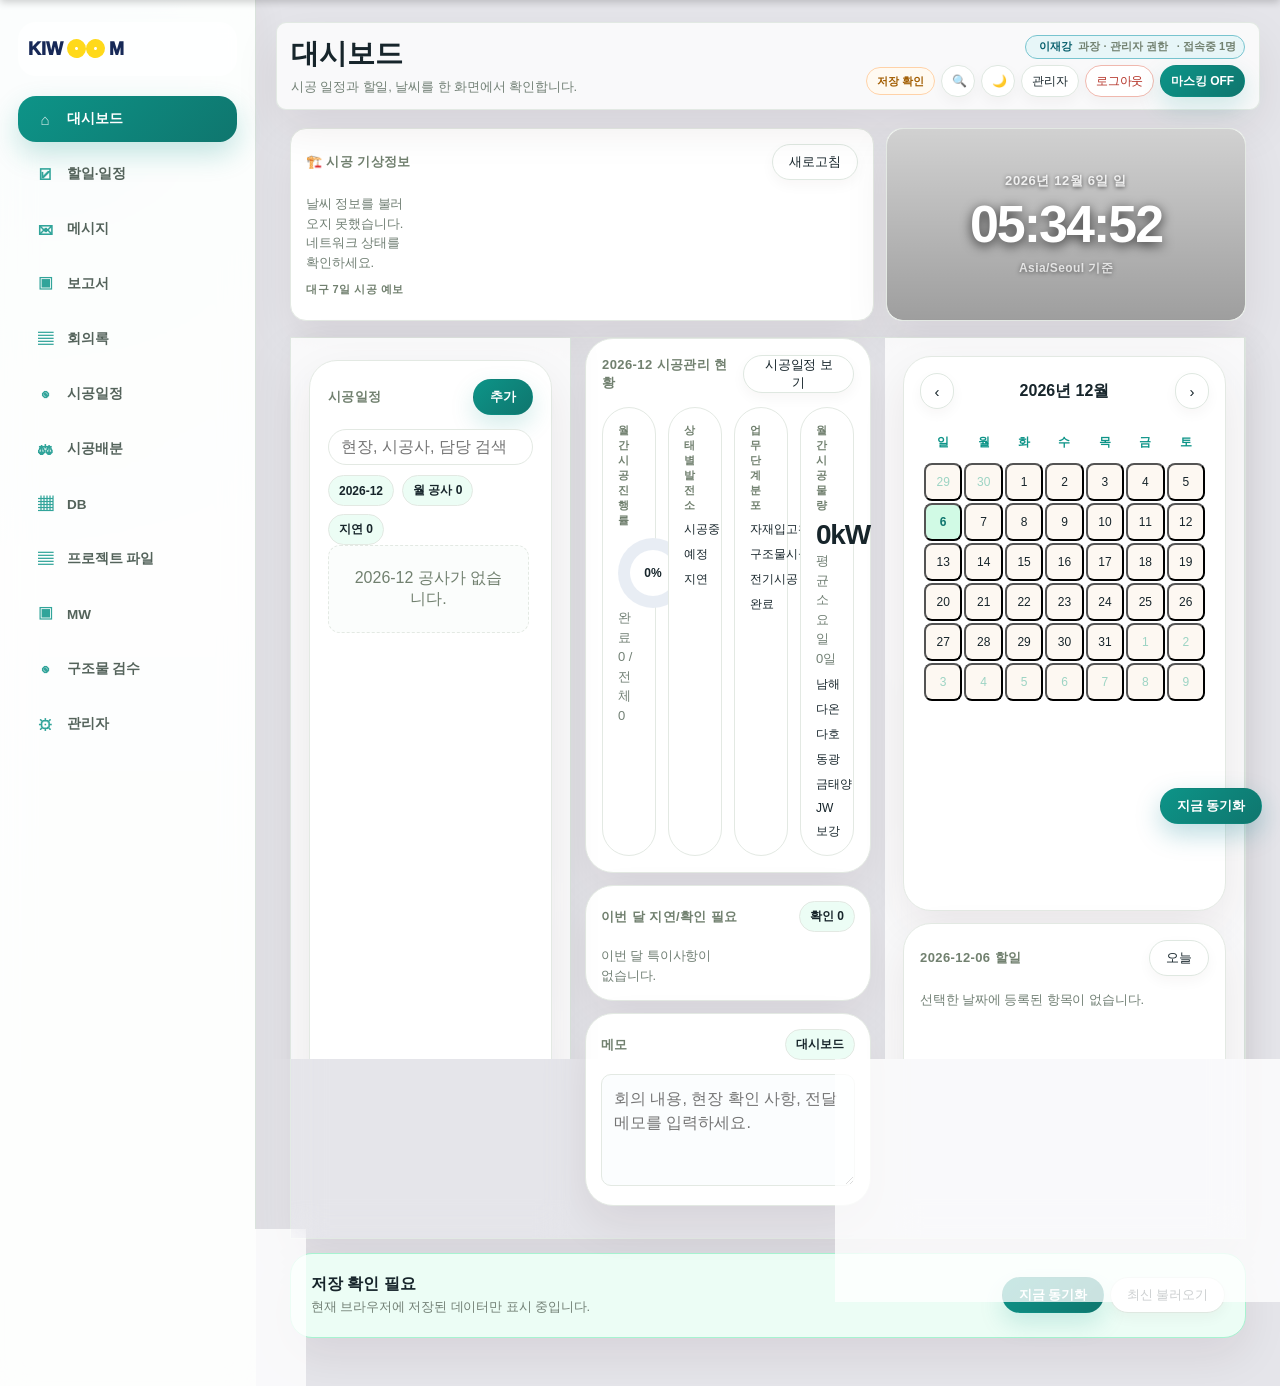
==== commit 67337898: "fix: 구글 캘린더 GSI가 새 기기에서 자동 로그인 팝업 띄우는 문제 수정 - 이 기기에서 이전에 캘린더를 연결한 경우에만 자동 재연결 시도" ====
--- a/index.html
+++ b/index.html
@@ -74,7 +74,7 @@
   <div class="toast" id="toast"></div>
     <script src="https://accounts.google.com/gsi/client" async onload="if(window._onGisLoaded)_onGisLoaded()"></script>
     <script src="epc_data.js"></script>
-    <script src="app.js?v=20260630b"></script>
+    <script src="app.js?v=20260630c"></script>
     <script>
       if('serviceWorker' in navigator){
         navigator.serviceWorker.register('/http-127.0.0.1-7001-/sw.js',{scope:'/http-127.0.0.1-7001-/'}).catch(()=>{});
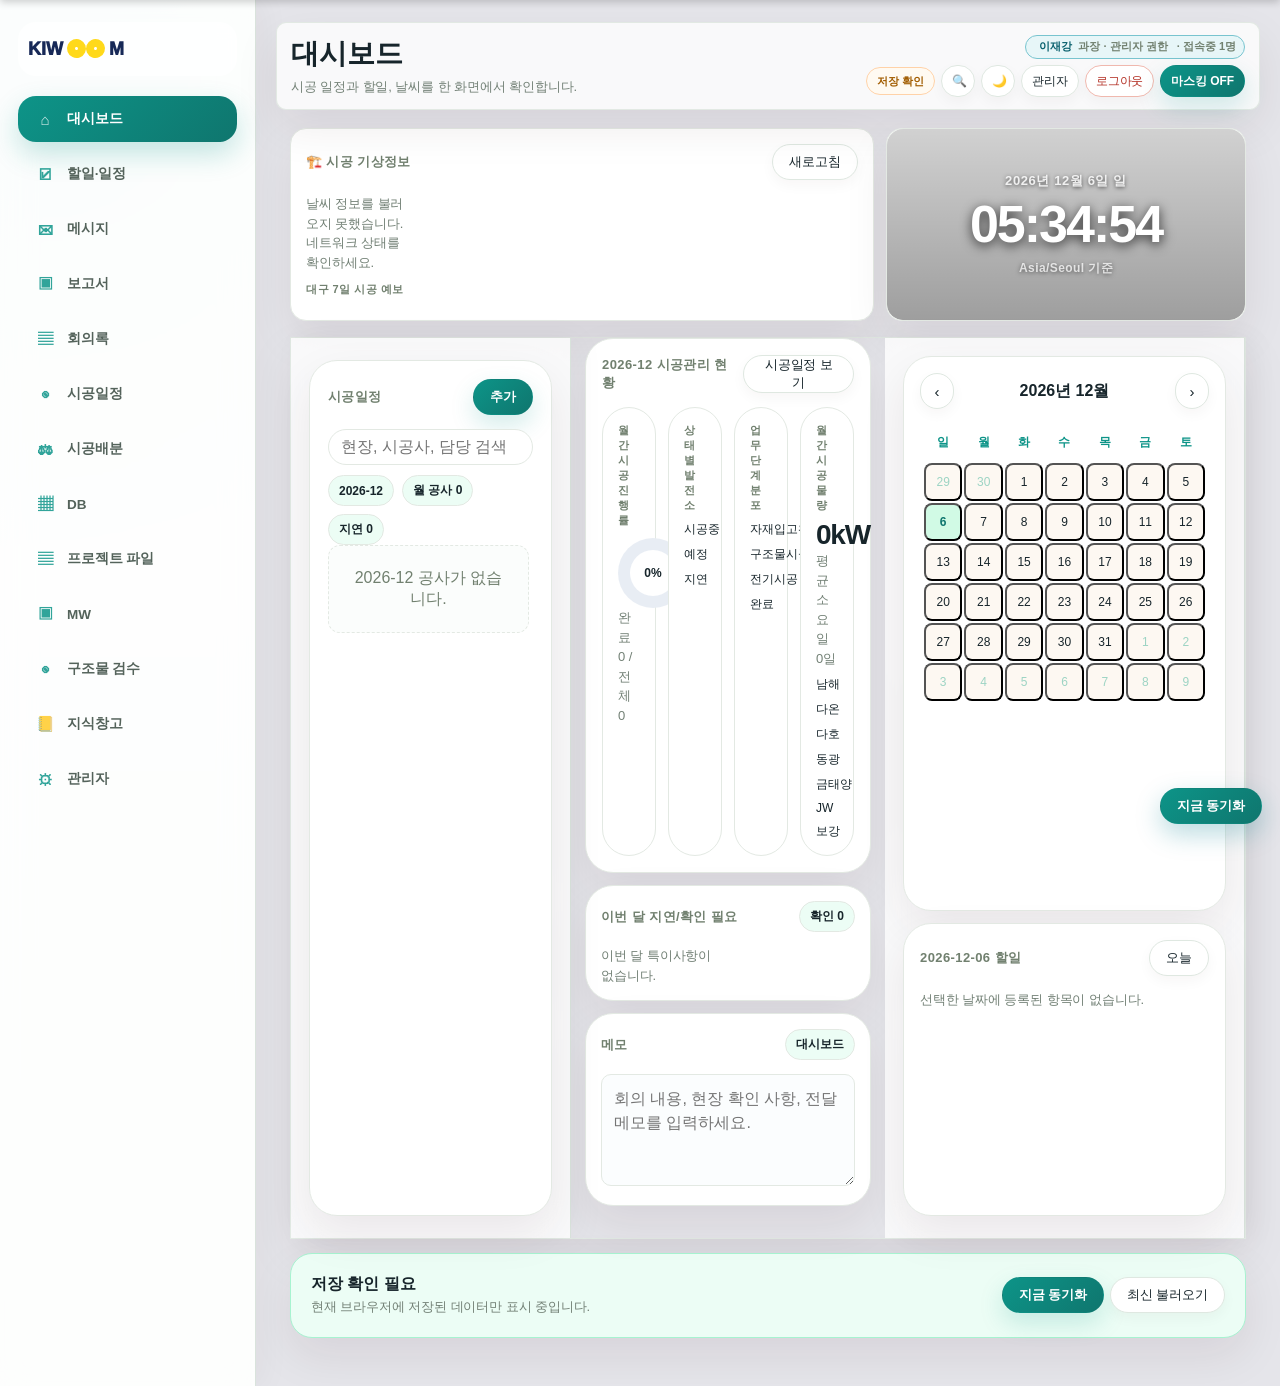
==== commit 901db10c: "feat: 지식창고 기능 추가 - 업무방법/자재발주/현장고객/법규제도 카테고리, 전체검색, 버전이력, Supabase 동기화" ====
--- a/index.html
+++ b/index.html
@@ -74,7 +74,7 @@
   <div class="toast" id="toast"></div>
     <script src="https://accounts.google.com/gsi/client" async onload="if(window._onGisLoaded)_onGisLoaded()"></script>
     <script src="epc_data.js"></script>
-    <script src="app.js?v=20260630c"></script>
+    <script src="app.js?v=20260630d"></script>
     <script>
       if('serviceWorker' in navigator){
         navigator.serviceWorker.register('/http-127.0.0.1-7001-/sw.js',{scope:'/http-127.0.0.1-7001-/'}).catch(()=>{});
--- a/style.css
+++ b/style.css
@@ -1578,3 +1578,42 @@
 .todo-column-toggle{cursor:pointer;user-select:none;display:flex;align-items:center;gap:6px;width:100%}
 .todo-column-toggle-icon{transition:transform .2s;display:inline-block}
 .todo-column[data-status="완료"].expanded .todo-column-toggle-icon{transform:rotate(90deg)}
+/* ── 지식창고 ── */
+#knowledgeView{padding:0}
+.k-shell{display:grid;grid-template-columns:280px 1fr;min-height:calc(100vh - 200px);background:var(--panel);border-radius:var(--radius-lg);box-shadow:var(--shadow);overflow:hidden;border:1px solid var(--line)}
+.k-side{border-right:1px solid var(--line);display:flex;flex-direction:column;background:#f8f8fa;min-width:0}
+.k-search-wrap{display:flex;gap:8px;padding:14px 12px 10px;border-bottom:1px solid var(--line)}
+.k-search-wrap .search{flex:1;min-width:0}
+.k-cats{display:flex;flex-direction:column;gap:2px;padding:8px 8px 4px;border-bottom:1px solid var(--line)}
+.k-cat{border:0;background:transparent;text-align:left;padding:7px 10px;border-radius:8px;font-size:12.5px;font-weight:600;color:var(--muted);cursor:pointer;display:flex;justify-content:space-between;align-items:center;transition:.1s}
+.k-cat:hover{background:rgba(0,0,0,.05);color:var(--ink)}
+.k-cat.active{background:var(--teal);color:#fff}
+.k-count{font-size:11px;background:rgba(0,0,0,.08);padding:1px 7px;border-radius:999px;min-width:22px;text-align:center}
+.k-cat.active .k-count{background:rgba(255,255,255,.25);color:#fff}
+.k-list{flex:1;overflow-y:auto;padding:6px 8px 14px}
+.k-item{padding:10px;border-radius:10px;cursor:pointer;margin-bottom:4px;border:1px solid transparent;transition:.12s}
+.k-item:hover{background:#fff;border-color:var(--line)}
+.k-item.active{background:#fff;border-color:var(--teal);box-shadow:0 0 0 2px rgba(13,148,136,.1)}
+.k-item-title{font-weight:700;font-size:13.5px;line-height:1.35;color:var(--ink);margin-bottom:4px;white-space:nowrap;overflow:hidden;text-overflow:ellipsis}
+.k-item-meta{display:flex;gap:6px;align-items:center;font-size:11px;color:var(--muted);margin-bottom:3px}
+.k-cat-chip{background:var(--teal-light);color:var(--teal);padding:1px 7px;border-radius:999px;font-weight:700;font-size:10.5px}
+.k-item-tags{display:flex;flex-wrap:wrap;gap:3px;margin-top:3px}
+.k-tag{background:#f1f5f9;color:#475569;font-size:11px;padding:1px 6px;border-radius:999px}
+.k-empty{text-align:center;padding:28px 12px;color:var(--muted);font-size:13px;line-height:1.6}
+.k-main{display:flex;flex-direction:column;min-height:0;background:#fff}
+.k-empty-main{display:flex;align-items:center;justify-content:center;height:100%;min-height:300px;color:var(--muted);font-size:14px;text-align:center;line-height:2}
+.k-editor-wrap{display:flex;flex-direction:column;height:100%}
+.k-editor-head{padding:18px 24px 0;border-bottom:1px solid var(--line)}
+.k-title-input{font-size:22px;font-weight:700;border:0;border-bottom:2px solid transparent;outline:0;padding:0 0 12px;width:100%;background:transparent;color:var(--ink);letter-spacing:-.5px;display:block;transition:.15s}
+.k-title-input:focus{border-bottom-color:var(--teal)}
+.k-editor-meta{display:flex;gap:8px;flex-wrap:wrap;padding-bottom:10px;align-items:center}
+.k-content{flex:1;border:0;outline:0;resize:none;padding:20px 24px;font-size:14px;line-height:1.8;background:transparent;color:var(--ink);min-height:300px;font-family:inherit;width:100%}
+.k-history{border-top:1px solid var(--line);padding:14px 24px;background:#f8f8fa}
+.k-history summary{font-size:12.5px;font-weight:700;color:var(--muted);cursor:pointer;padding:4px 0;user-select:none}
+.k-history summary::-webkit-details-marker{display:none}
+.k-history[open] summary{color:var(--ink);margin-bottom:10px}
+.k-hist-item{padding:12px 0;border-bottom:1px solid var(--line)}
+.k-hist-item:last-child{border-bottom:0}
+.k-hist-meta{font-size:11px;color:var(--muted);margin-bottom:6px;font-weight:700;letter-spacing:.3px}
+.k-hist-content{background:#fff;border:1px solid var(--line);border-radius:8px;padding:10px 12px;font-size:12.5px;line-height:1.65;color:var(--ink);max-height:120px;overflow-y:auto;white-space:pre-wrap;word-break:break-all;margin:0 0 8px;font-family:inherit}
+@media(max-width:900px){.k-shell{grid-template-columns:1fr;grid-template-rows:auto 1fr}.k-side{max-height:260px}.k-content{min-height:200px}}
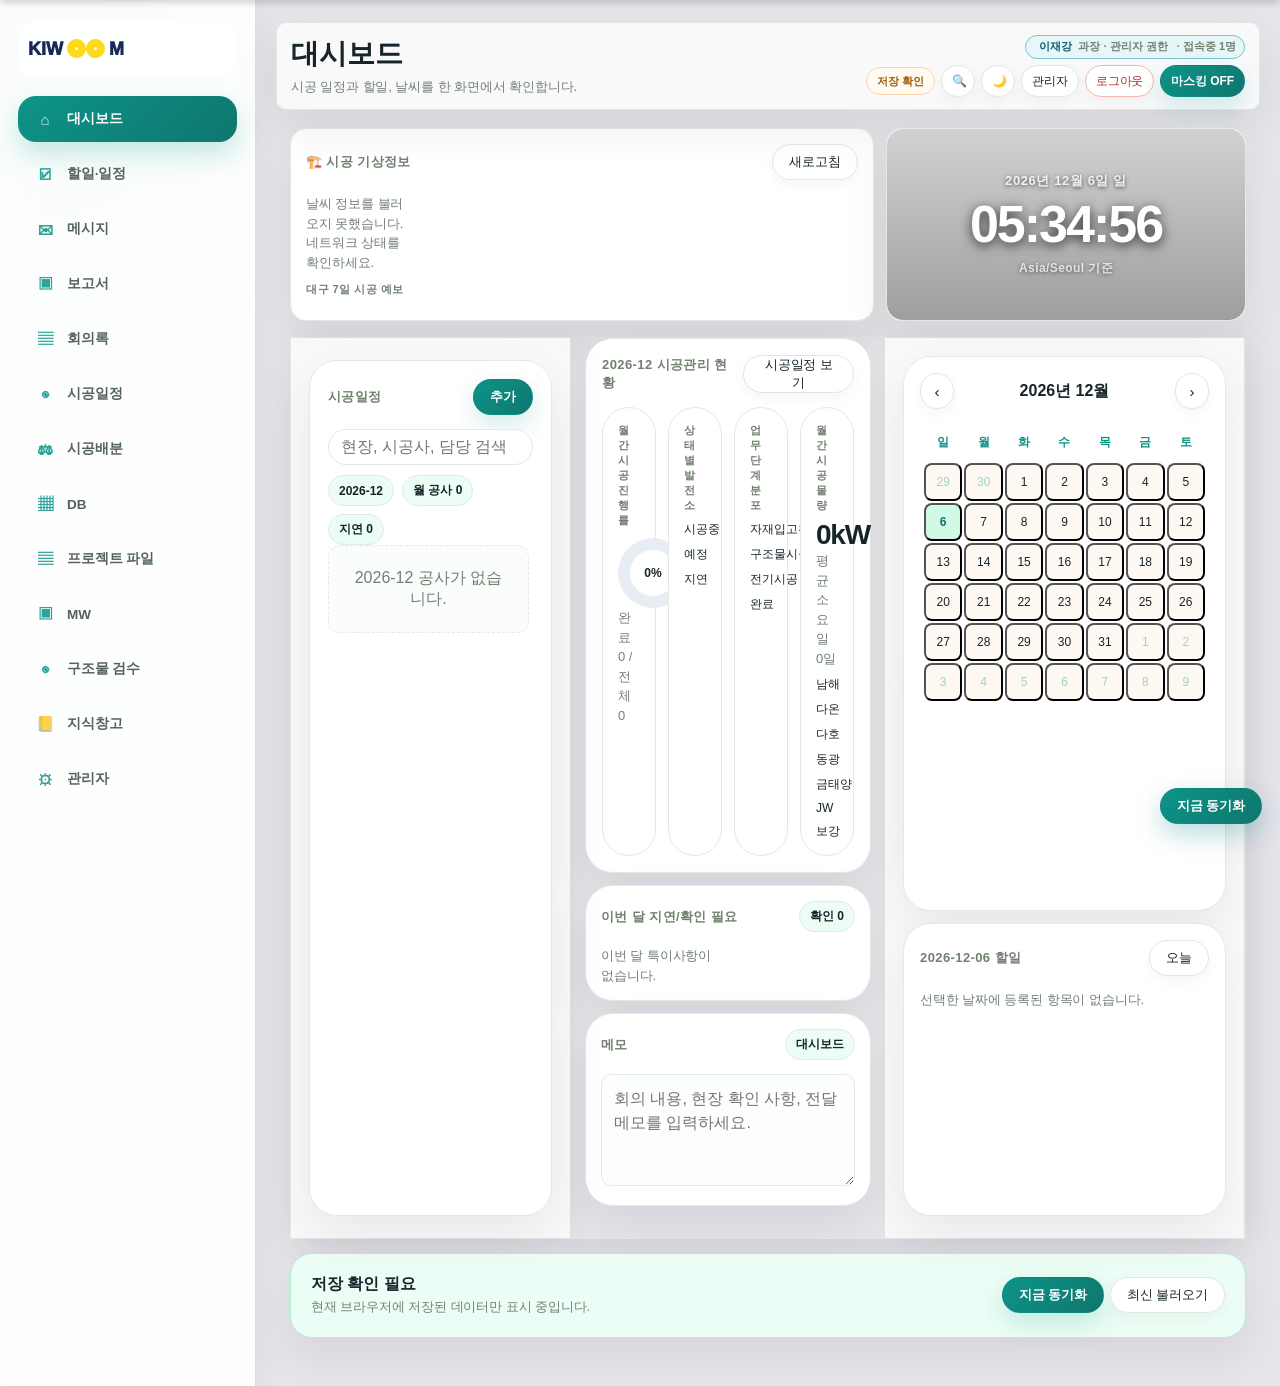
==== commit 687d6d31: "fix: 지식창고 뷰에서 시공일정/오늘확인할항목 섹션 보이는 버그 수정" ====
--- a/index.html
+++ b/index.html
@@ -74,7 +74,7 @@
   <div class="toast" id="toast"></div>
     <script src="https://accounts.google.com/gsi/client" async onload="if(window._onGisLoaded)_onGisLoaded()"></script>
     <script src="epc_data.js"></script>
-    <script src="app.js?v=20260630d"></script>
+    <script src="app.js?v=20260630e"></script>
     <script>
       if('serviceWorker' in navigator){
         navigator.serviceWorker.register('/http-127.0.0.1-7001-/sw.js',{scope:'/http-127.0.0.1-7001-/'}).catch(()=>{});
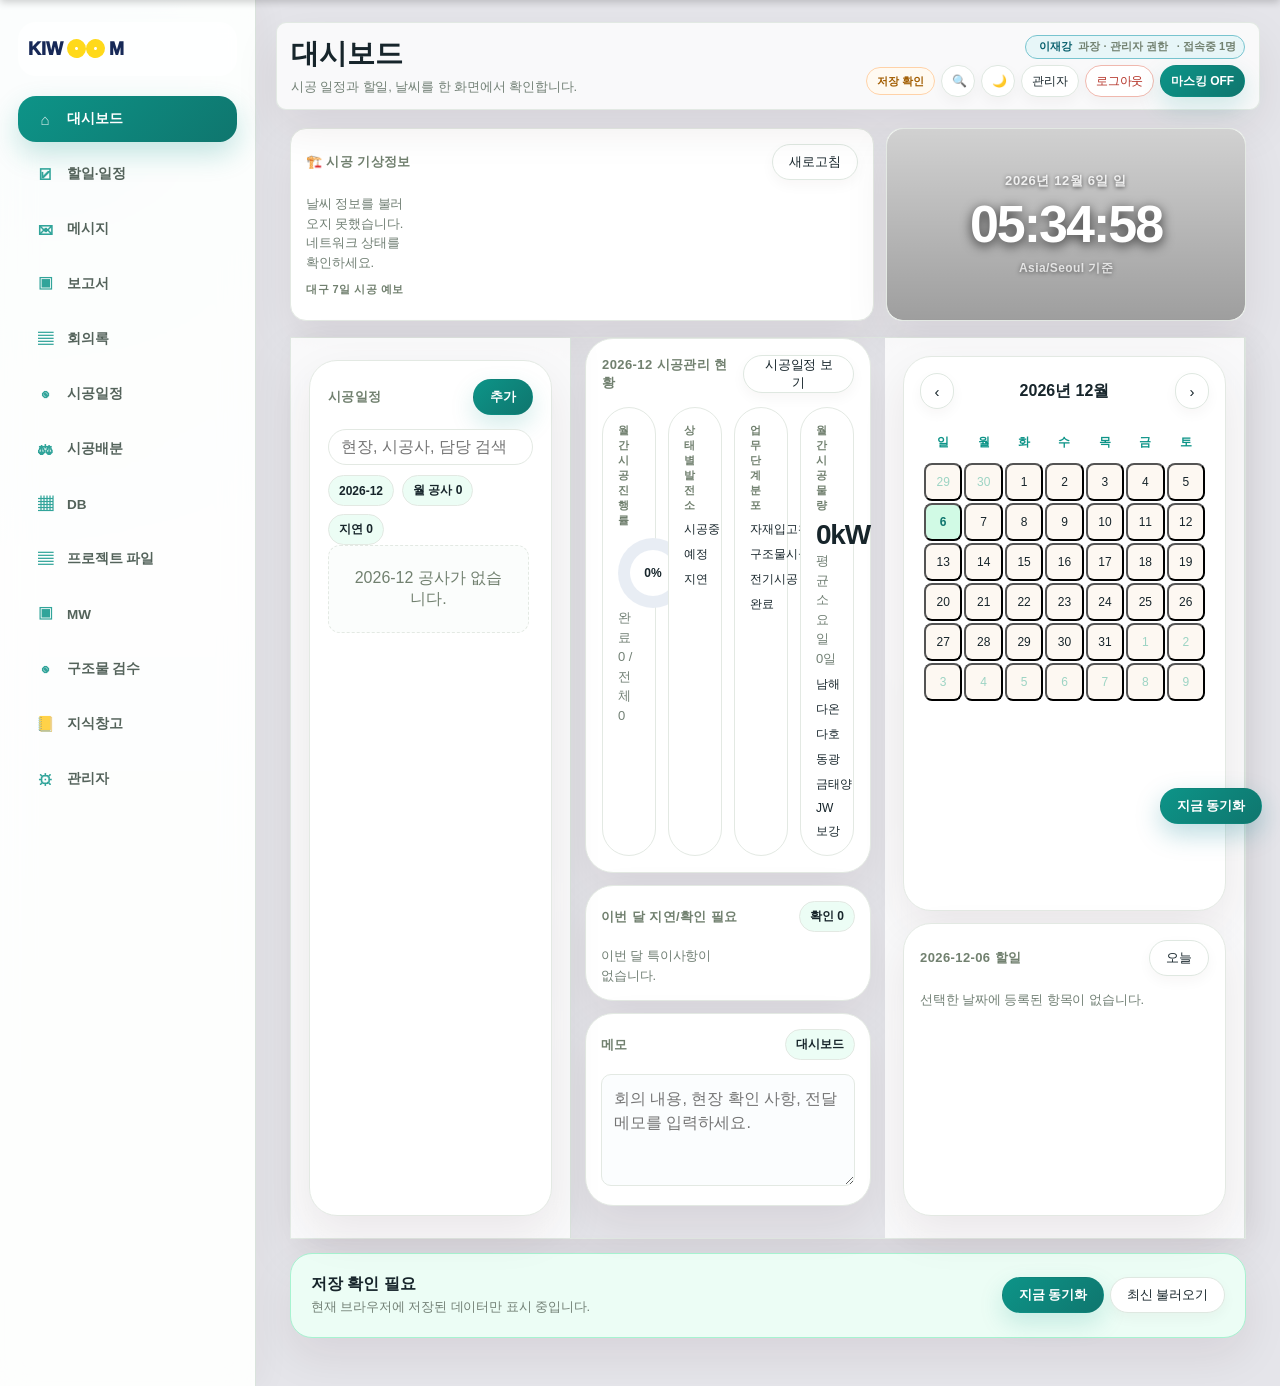
==== commit 4010ccc5: "fix: 삭제 항목 부활 버그 3종 수정 (tombstone 365일, construction markDeleted, 서버 좀비 항목 강제 DELETE)" ====
--- a/index.html
+++ b/index.html
@@ -74,7 +74,7 @@
   <div class="toast" id="toast"></div>
     <script src="https://accounts.google.com/gsi/client" async onload="if(window._onGisLoaded)_onGisLoaded()"></script>
     <script src="epc_data.js"></script>
-    <script src="app.js?v=20260630e"></script>
+    <script src="app.js?v=20260701a"></script>
     <script>
       if('serviceWorker' in navigator){
         navigator.serviceWorker.register('/http-127.0.0.1-7001-/sw.js',{scope:'/http-127.0.0.1-7001-/'}).catch(()=>{});
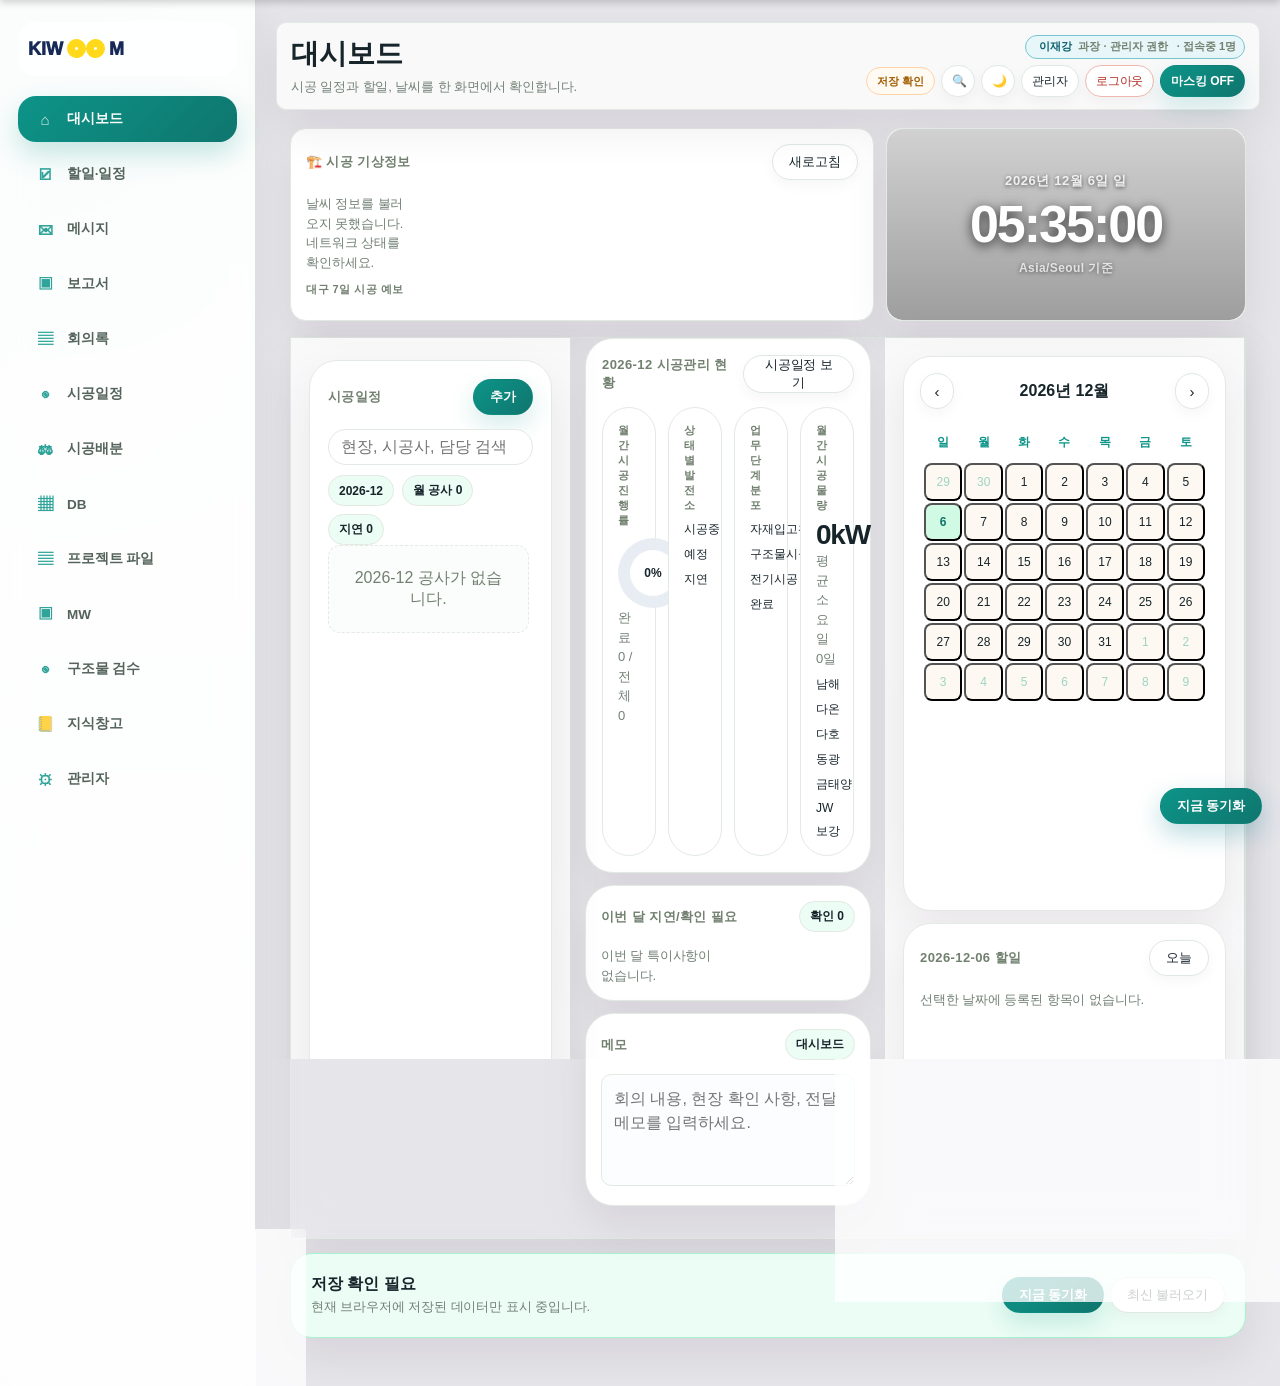
==== commit 376d549a: "feat: 구글 캘린더 연동 개선 — 토큰 Supabase 공유 저장, 기기 간 자동 인식, silent re-auth" ====
--- a/index.html
+++ b/index.html
@@ -74,7 +74,7 @@
   <div class="toast" id="toast"></div>
     <script src="https://accounts.google.com/gsi/client" async onload="if(window._onGisLoaded)_onGisLoaded()"></script>
     <script src="epc_data.js"></script>
-    <script src="app.js?v=20260701a"></script>
+    <script src="app.js?v=20260701b"></script>
     <script>
       if('serviceWorker' in navigator){
         navigator.serviceWorker.register('/http-127.0.0.1-7001-/sw.js',{scope:'/http-127.0.0.1-7001-/'}).catch(()=>{});
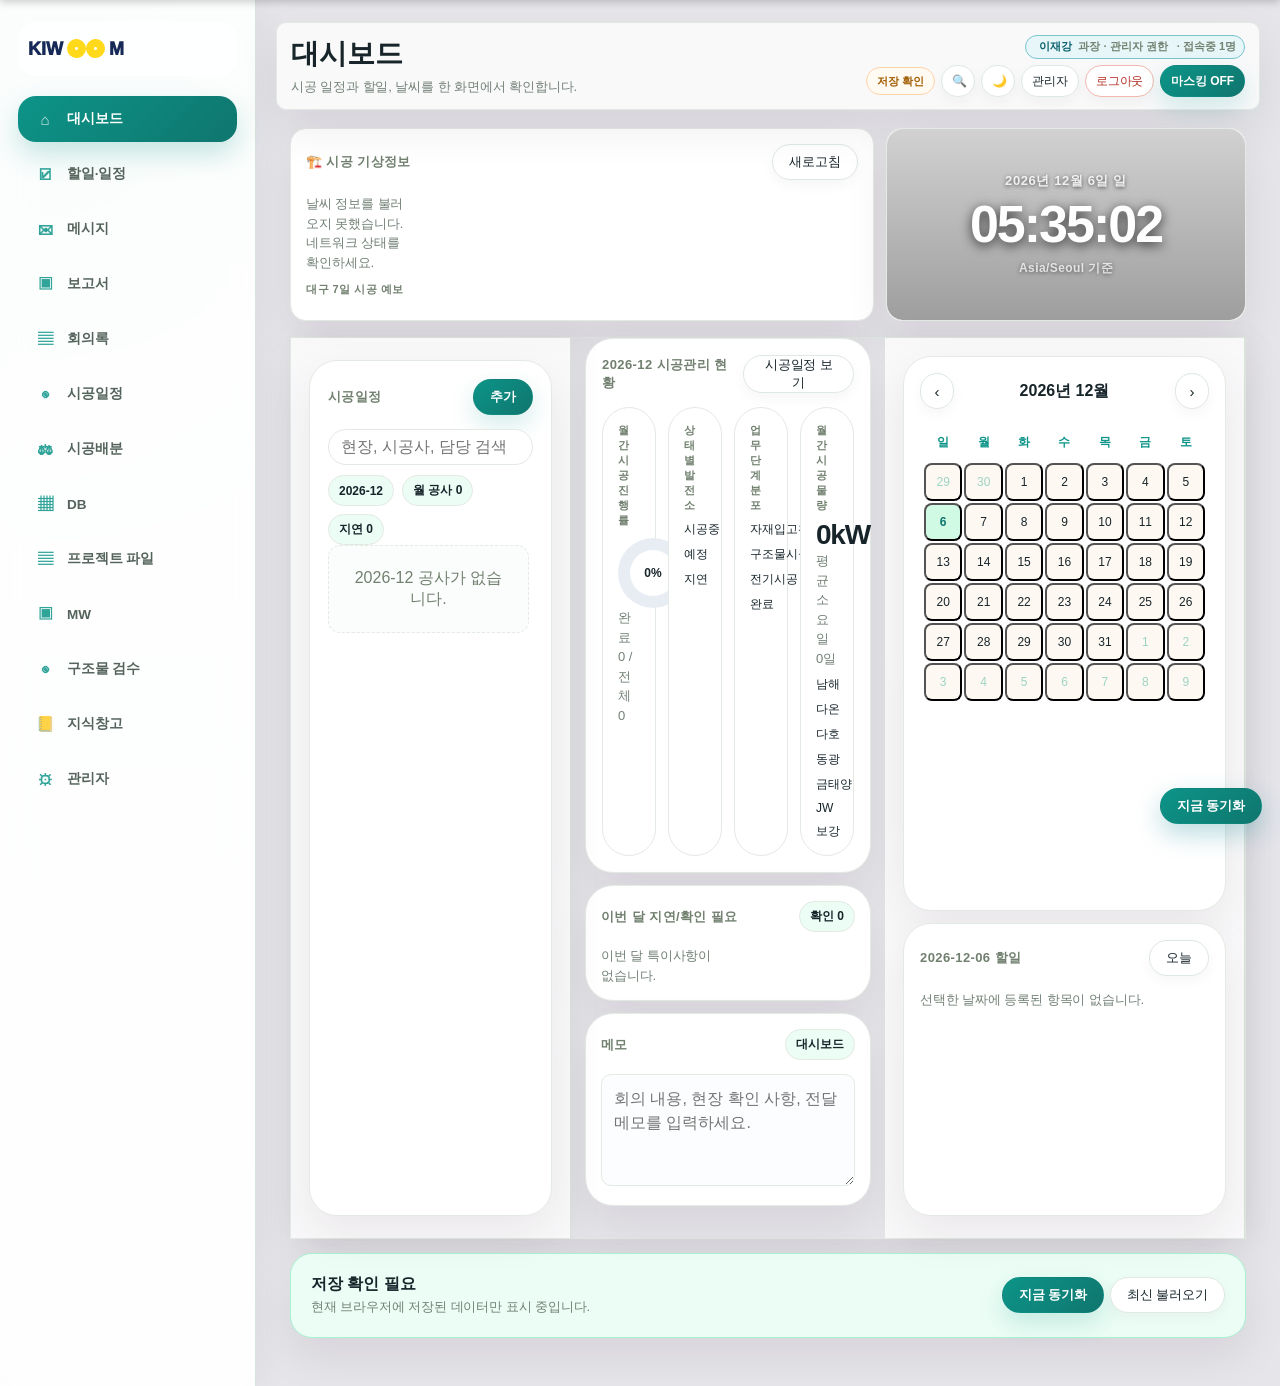
==== commit 68922d80: "fix: 지식창고 첫 진입 시 blank 버그 수정 (kInject 후 panel.classList.remove hidden)" ====
--- a/index.html
+++ b/index.html
@@ -74,7 +74,7 @@
   <div class="toast" id="toast"></div>
     <script src="https://accounts.google.com/gsi/client" async onload="if(window._onGisLoaded)_onGisLoaded()"></script>
     <script src="epc_data.js"></script>
-    <script src="app.js?v=20260701b"></script>
+    <script src="app.js?v=20260701c"></script>
     <script>
       if('serviceWorker' in navigator){
         navigator.serviceWorker.register('/http-127.0.0.1-7001-/sw.js',{scope:'/http-127.0.0.1-7001-/'}).catch(()=>{});
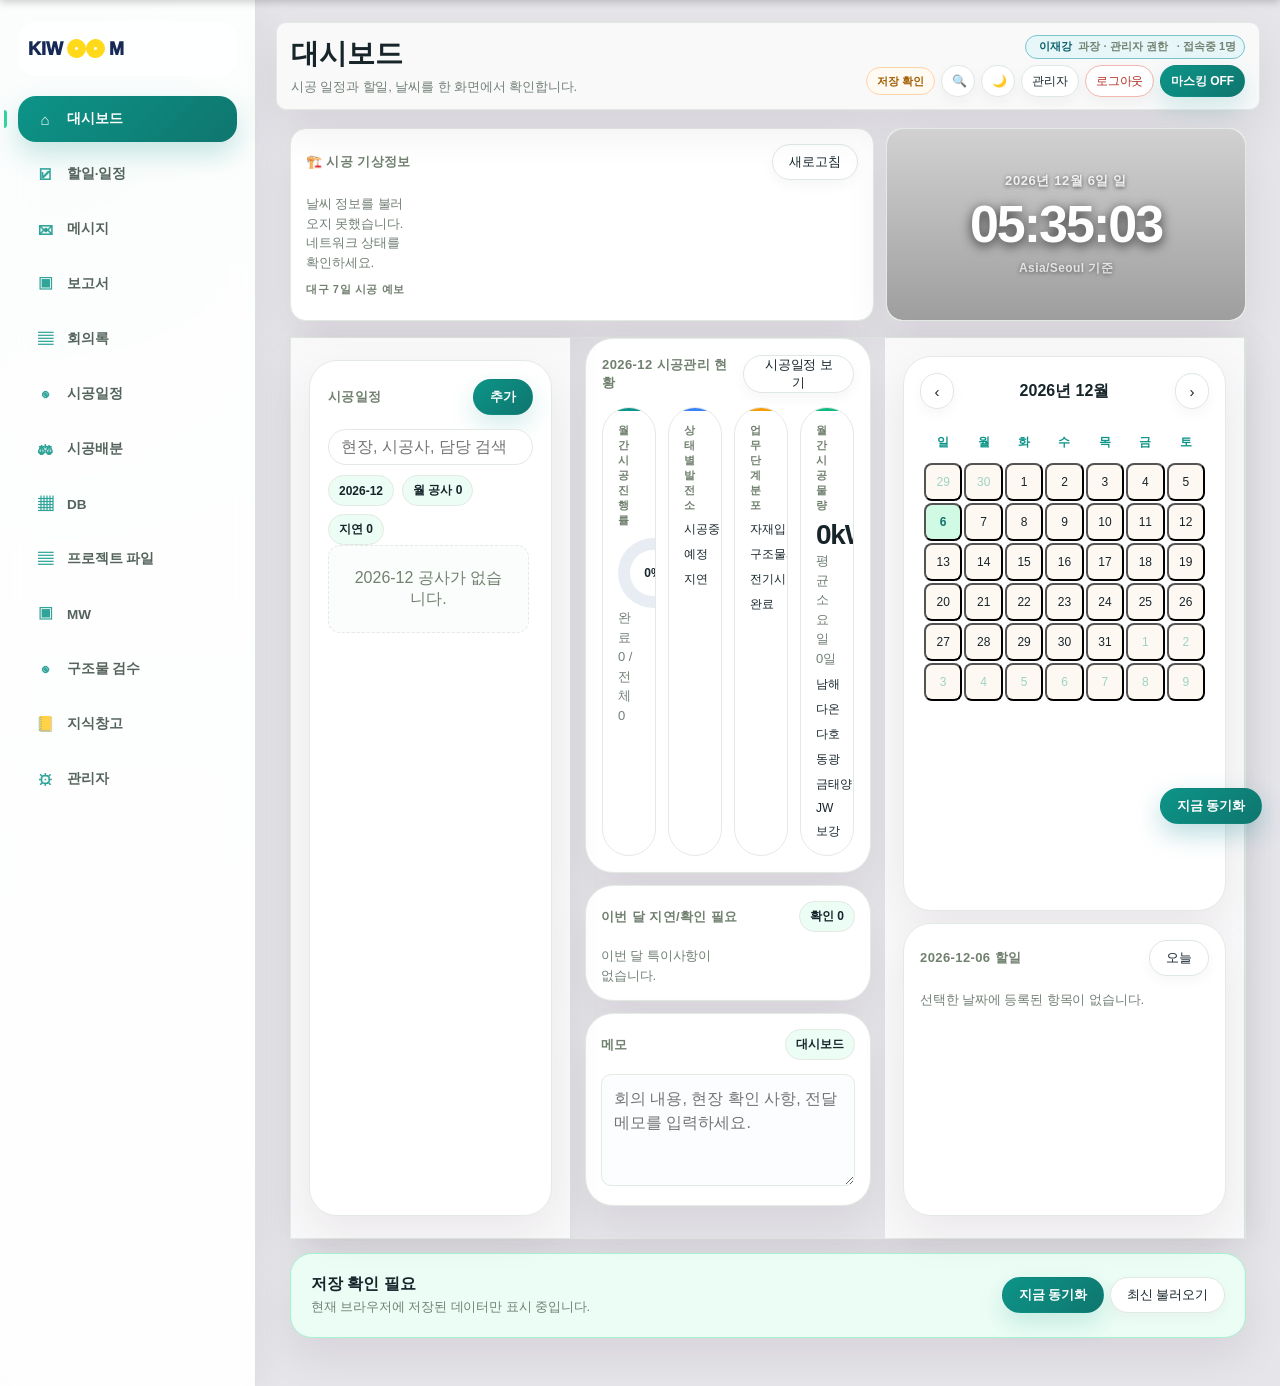
==== commit c7196bc4: "style: 사이드바 active 인디케이터, 타이포 위계, KPI 카드 색상 악센트 추가" ====
--- a/index.html
+++ b/index.html
@@ -23,7 +23,7 @@
   <meta name="twitter:description" content="기술지원팀 업무관리 사이트입니다.">
 
 
-    <link rel="stylesheet" href="style.css?v=20260630f">
+    <link rel="stylesheet" href="style.css?v=20260701a">
 </head>
 <body>
   <div id="offlineBanner">📡 오프라인 상태입니다. 인터넷 연결을 확인해주세요.</div>
--- a/style.css
+++ b/style.css
@@ -19,15 +19,17 @@
     .mark:before{content:"";width:22px;height:22px;border-radius:50%;background:radial-gradient(circle,#065f46 0 13%,#fff 14% 39%,#065f46 40% 47%,#fff 48% 71%,#065f46 72% 78%,#fff 79%);border:0;box-shadow:none}
     .mark:after{content:"";position:absolute;width:5px;height:5px;border-radius:50%;background:#065f46;top:7px;left:13px;box-shadow:-7px 12px 0 #065f46,7px 12px 0 #065f46}
     nav{display:grid;gap:2px}
-    .nav-btn{border:0;background:transparent;color:var(--nav-text);min-height:38px;padding:0 10px;border-radius:8px;display:flex;align-items:center;gap:10px;font-weight:600;font-size:13.5px;text-align:left;transition:.12s;letter-spacing:-.1px}
-    .nav-btn:hover{background:rgba(255,255,255,.07);color:#e2e8f0}
-    .nav-btn.active{background:rgba(255,255,255,.12);color:#f8fafc;font-weight:700}
+    .nav-btn{position:relative;border:0;background:transparent;color:var(--nav-text);min-height:38px;padding:0 10px;border-radius:10px;display:flex;align-items:center;gap:10px;font-weight:600;font-size:13.5px;text-align:left;transition:.15s;letter-spacing:-.1px}
+    .nav-btn:hover{background:rgba(255,255,255,.07);color:#e2e8f0;transform:translateX(2px)}
+    .nav-btn.active{background:rgba(255,255,255,.12);color:#f8fafc;font-weight:700;box-shadow:0 1px 4px rgba(0,0,0,.18)}
+    .nav-btn.active:before{content:"";position:absolute;left:-14px;top:50%;transform:translateY(-50%);width:3px;height:18px;border-radius:0 3px 3px 0;background:#34d399}
     .nav-btn span:first-child{width:18px;text-align:center;font-size:15px;opacity:.85}
+    .nav-btn.active span:first-child{opacity:1}
     /* ── 메인 ── */
     main{padding:28px 32px 48px;min-width:0;background:var(--bg)}
     header{display:flex;justify-content:space-between;gap:16px;margin-bottom:16px;align-items:flex-start}
     h1{font-size:28px;margin:0 0 4px;font-weight:700;letter-spacing:-1px;color:var(--ink)}
-    h2{font-size:15px;margin:0;font-weight:600;letter-spacing:-.3px}
+    h2{font-size:15px;margin:0;font-weight:700;letter-spacing:-.3px}
     .sub,.meta{color:var(--muted);font-size:13px;line-height:1.5;letter-spacing:-.1px}
     /* ── 버튼 ── */
     .toolbar,.row-actions,.filters,.tabs{display:flex;gap:8px;align-items:center;flex-wrap:wrap}
@@ -46,7 +48,7 @@
     @media(max-width:620px){.dash-top-grid{grid-template-columns:1fr;height:auto;gap:10px}}
     .kpi,.panel,.card,.modal{background:var(--panel);border:1px solid rgba(0,0,0,.06);border-radius:var(--radius);box-shadow:var(--shadow)}
     .kpi{padding:18px}
-    .label{color:var(--muted);font-size:11px;font-weight:600;text-transform:uppercase;letter-spacing:.5px}
+    .label{color:var(--muted);font-size:11px;font-weight:700;text-transform:uppercase;letter-spacing:.6px}
     .value{margin-top:6px;font-size:28px;font-weight:700;letter-spacing:-1.2px}
     .delta{margin-top:6px;font-size:12px;color:var(--muted);font-weight:500}
     .donut{width:70px;height:70px;border-radius:50%;display:grid;place-items:center;margin-top:10px;background:conic-gradient(var(--teal) var(--p),#e8edf4 0)}
@@ -269,7 +271,12 @@
     .dash-pill{display:inline-flex;align-items:center;gap:5px;border:1px solid var(--line);background:#ecfdf5;border-radius:999px;padding:6px 10px;font-size:12px;font-weight:850}
     .dash-kpi-grid{display:grid;grid-template-columns:repeat(4,minmax(0,1fr));gap:12px}
     .dash-kpi-grid.small{grid-template-columns:repeat(3,minmax(0,1fr));margin-bottom:10px}
-    .dash-kpi-grid .dash-section{box-shadow:none}
+    .dash-kpi-grid .dash-section{box-shadow:none;position:relative;overflow:hidden}
+    .dash-kpi-grid .dash-section:hover{transform:translateY(-2px);box-shadow:var(--shadow)}
+    .dash-kpi-grid .dash-section:before{content:"";position:absolute;top:0;left:0;right:0;height:3px;background:var(--teal)}
+    .dash-kpi-grid .dash-section:nth-child(2):before{background:var(--blue)}
+    .dash-kpi-grid .dash-section:nth-child(3):before{background:var(--amber)}
+    .dash-kpi-grid .dash-section:nth-child(4):before{background:var(--green)}
     .dash-kpi-card{text-align:center;padding:24px 18px 20px;position:relative;overflow:hidden;border:0!important;border-radius:28px!important;transition:.2s;box-shadow:none!important}
     .dash-kpi-card:hover{transform:translateY(-1px)}
     .dash-kpi-card.kpi-teal{background:linear-gradient(145deg,#d1fae5,#a7f3d0)!important}
